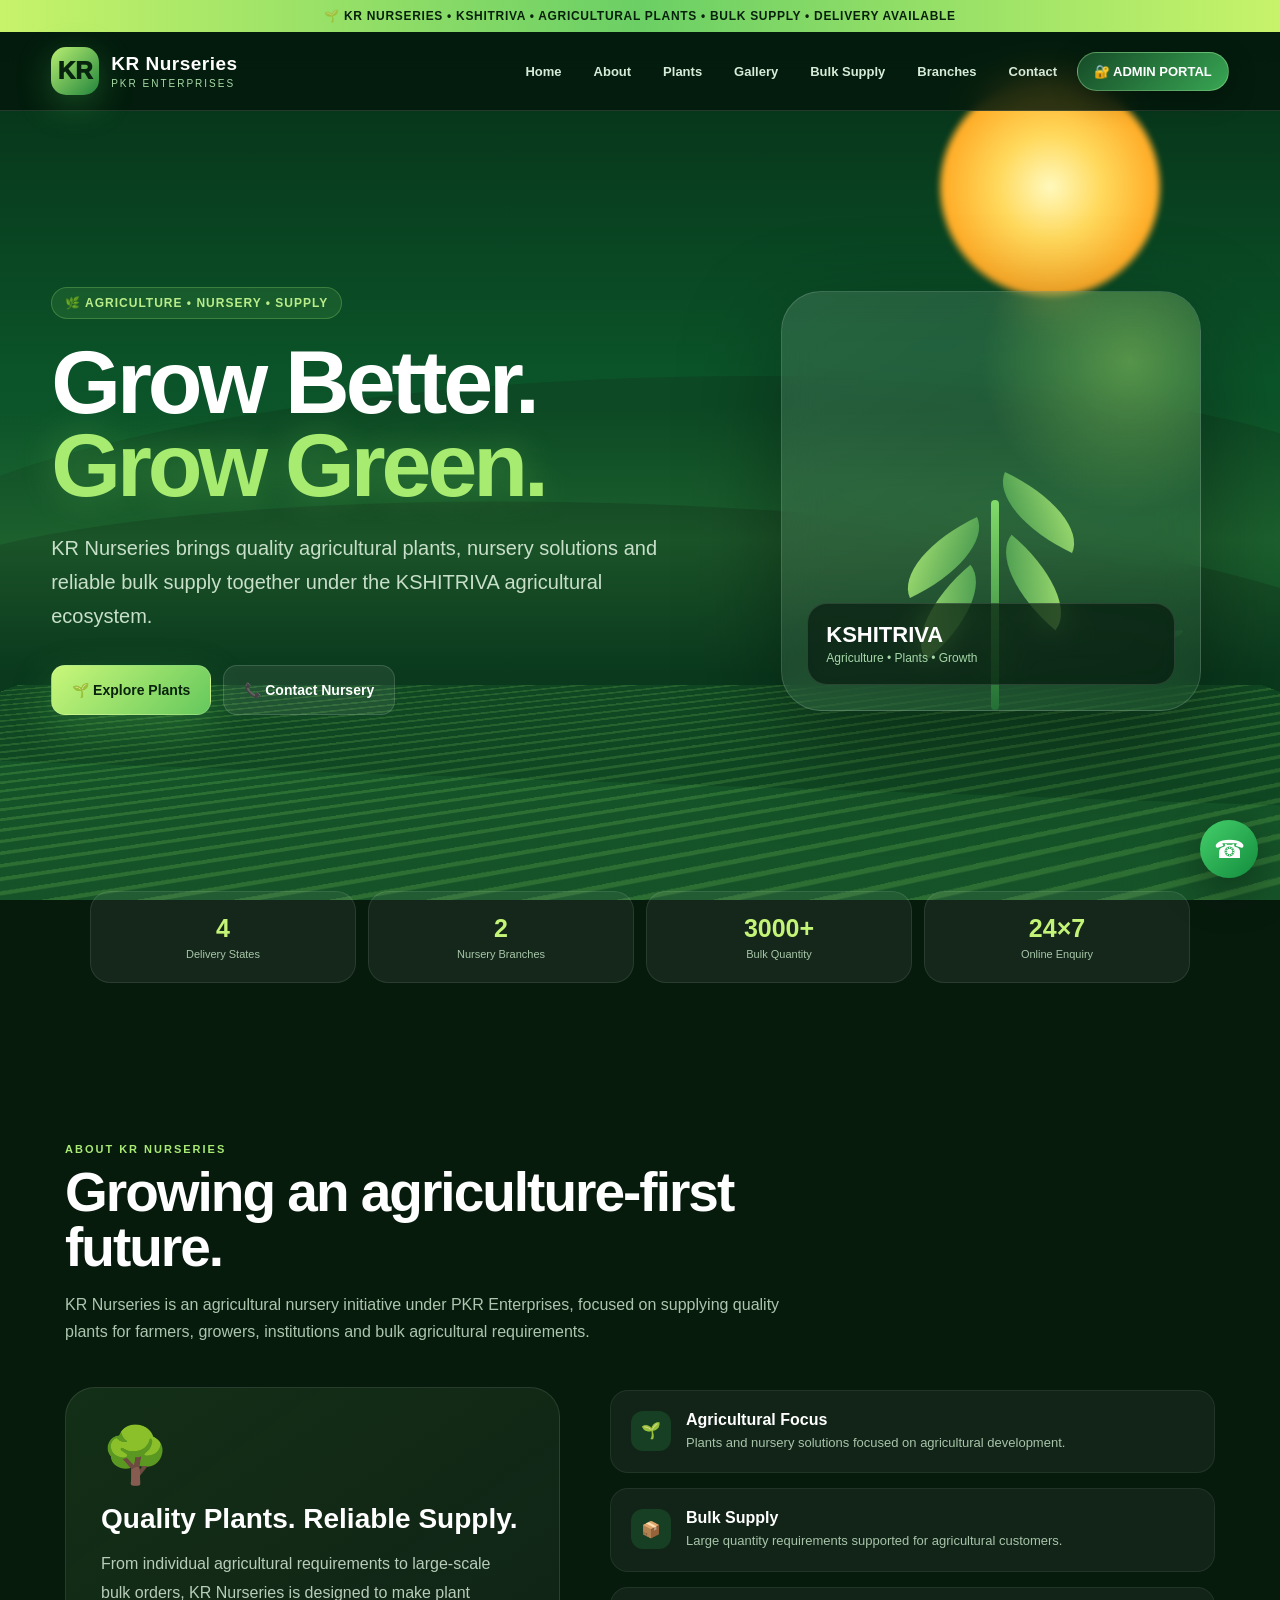
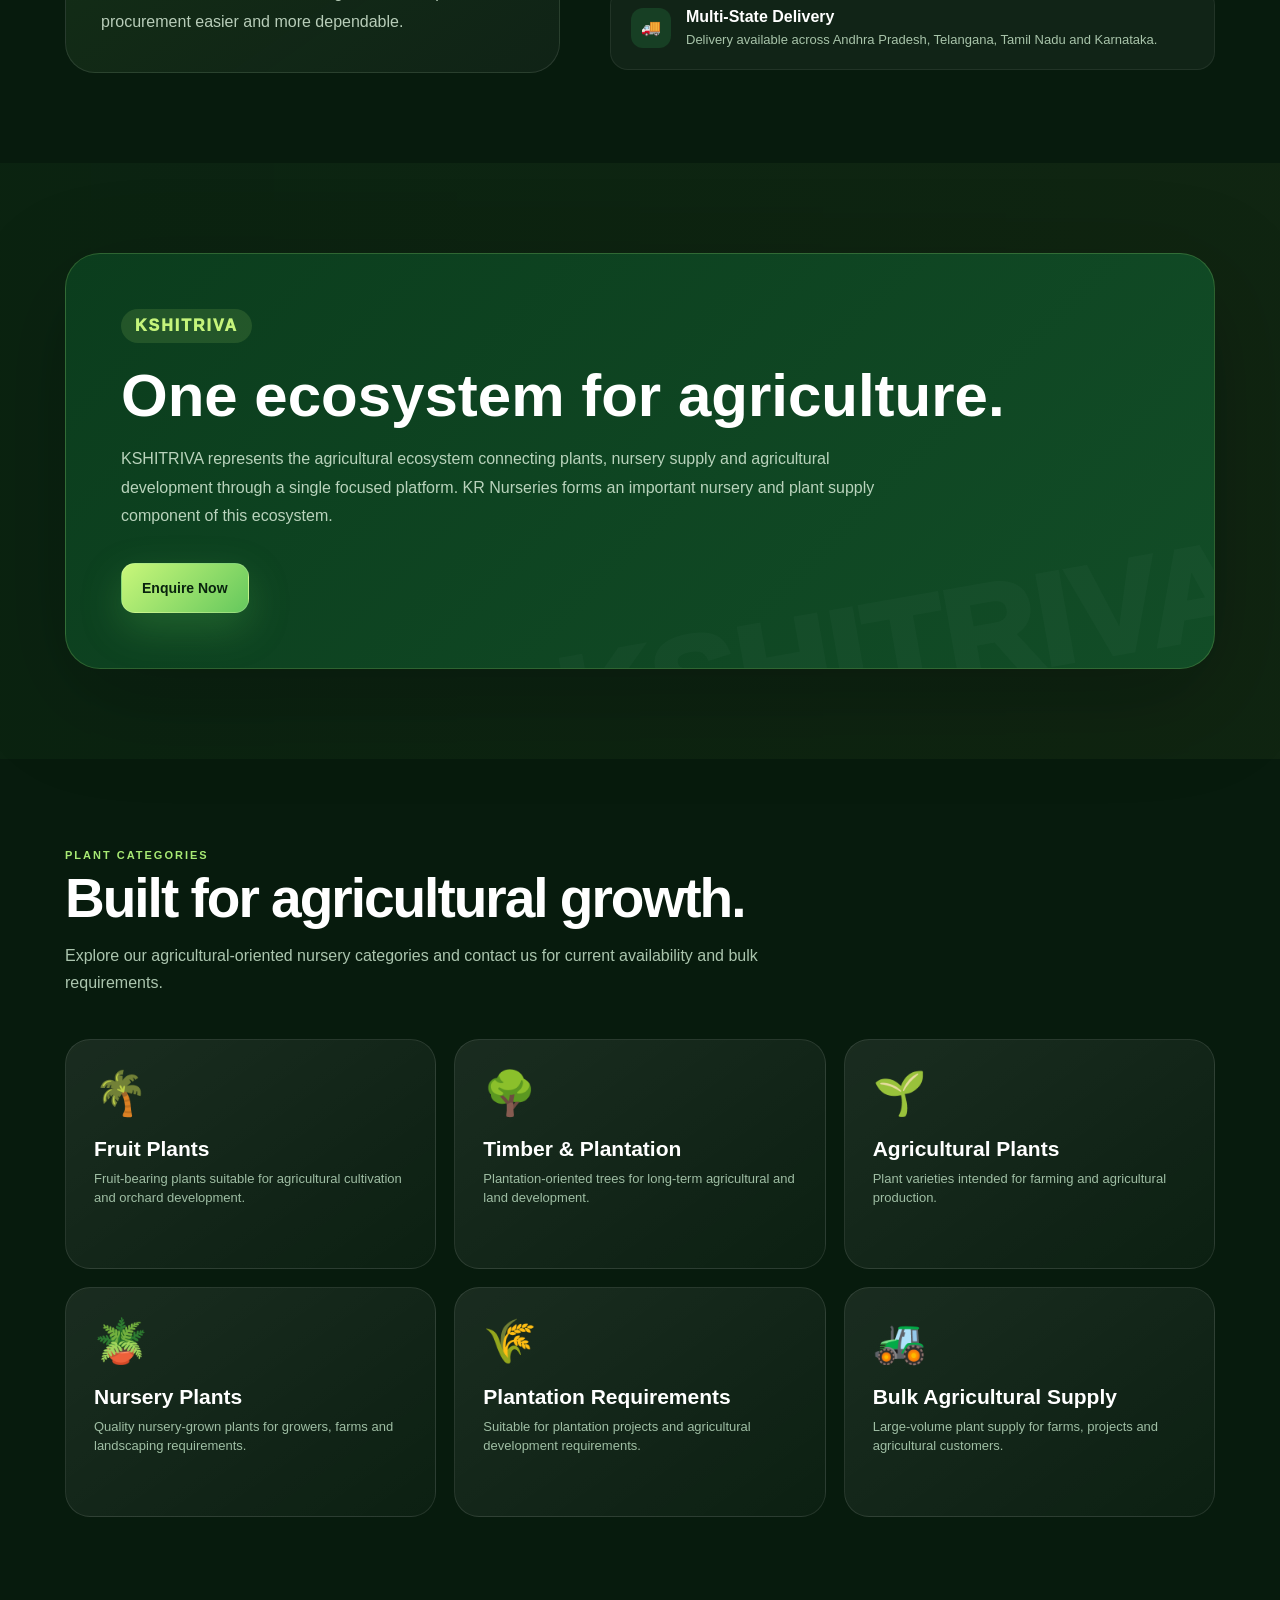
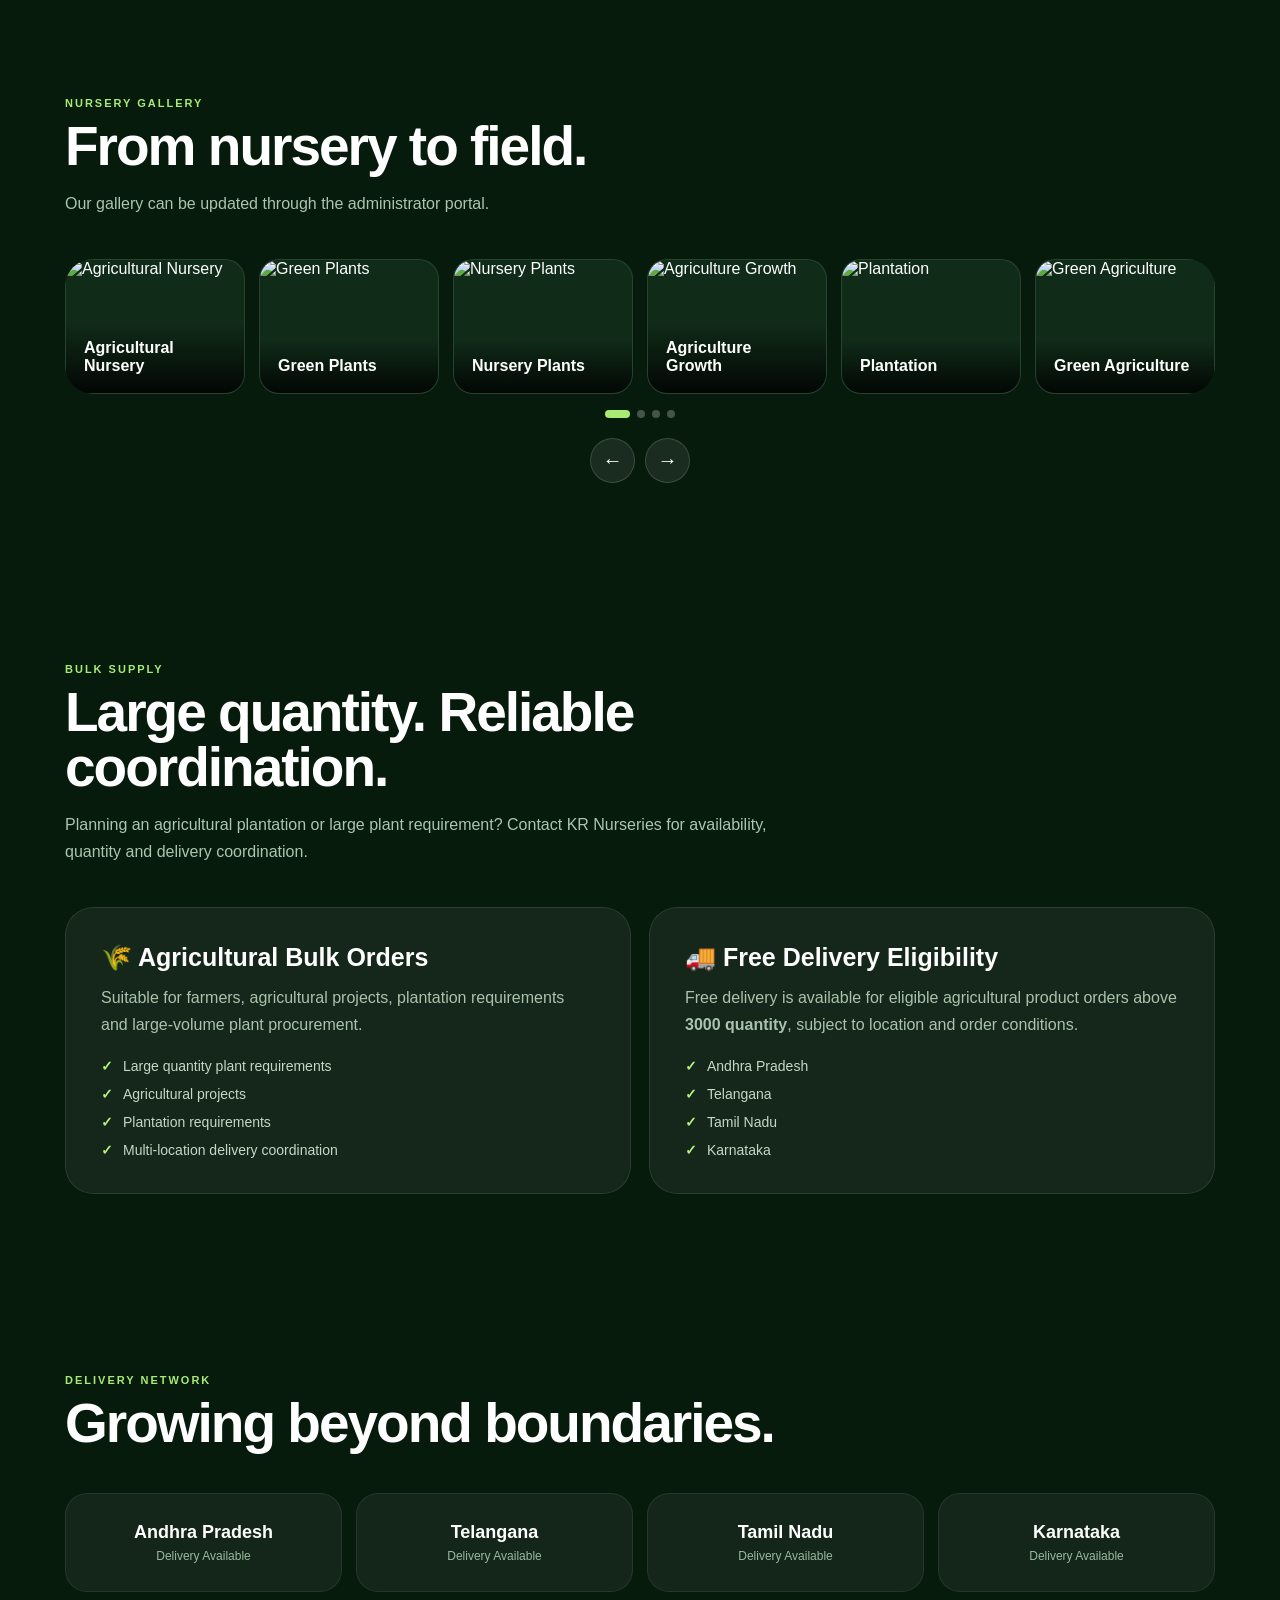
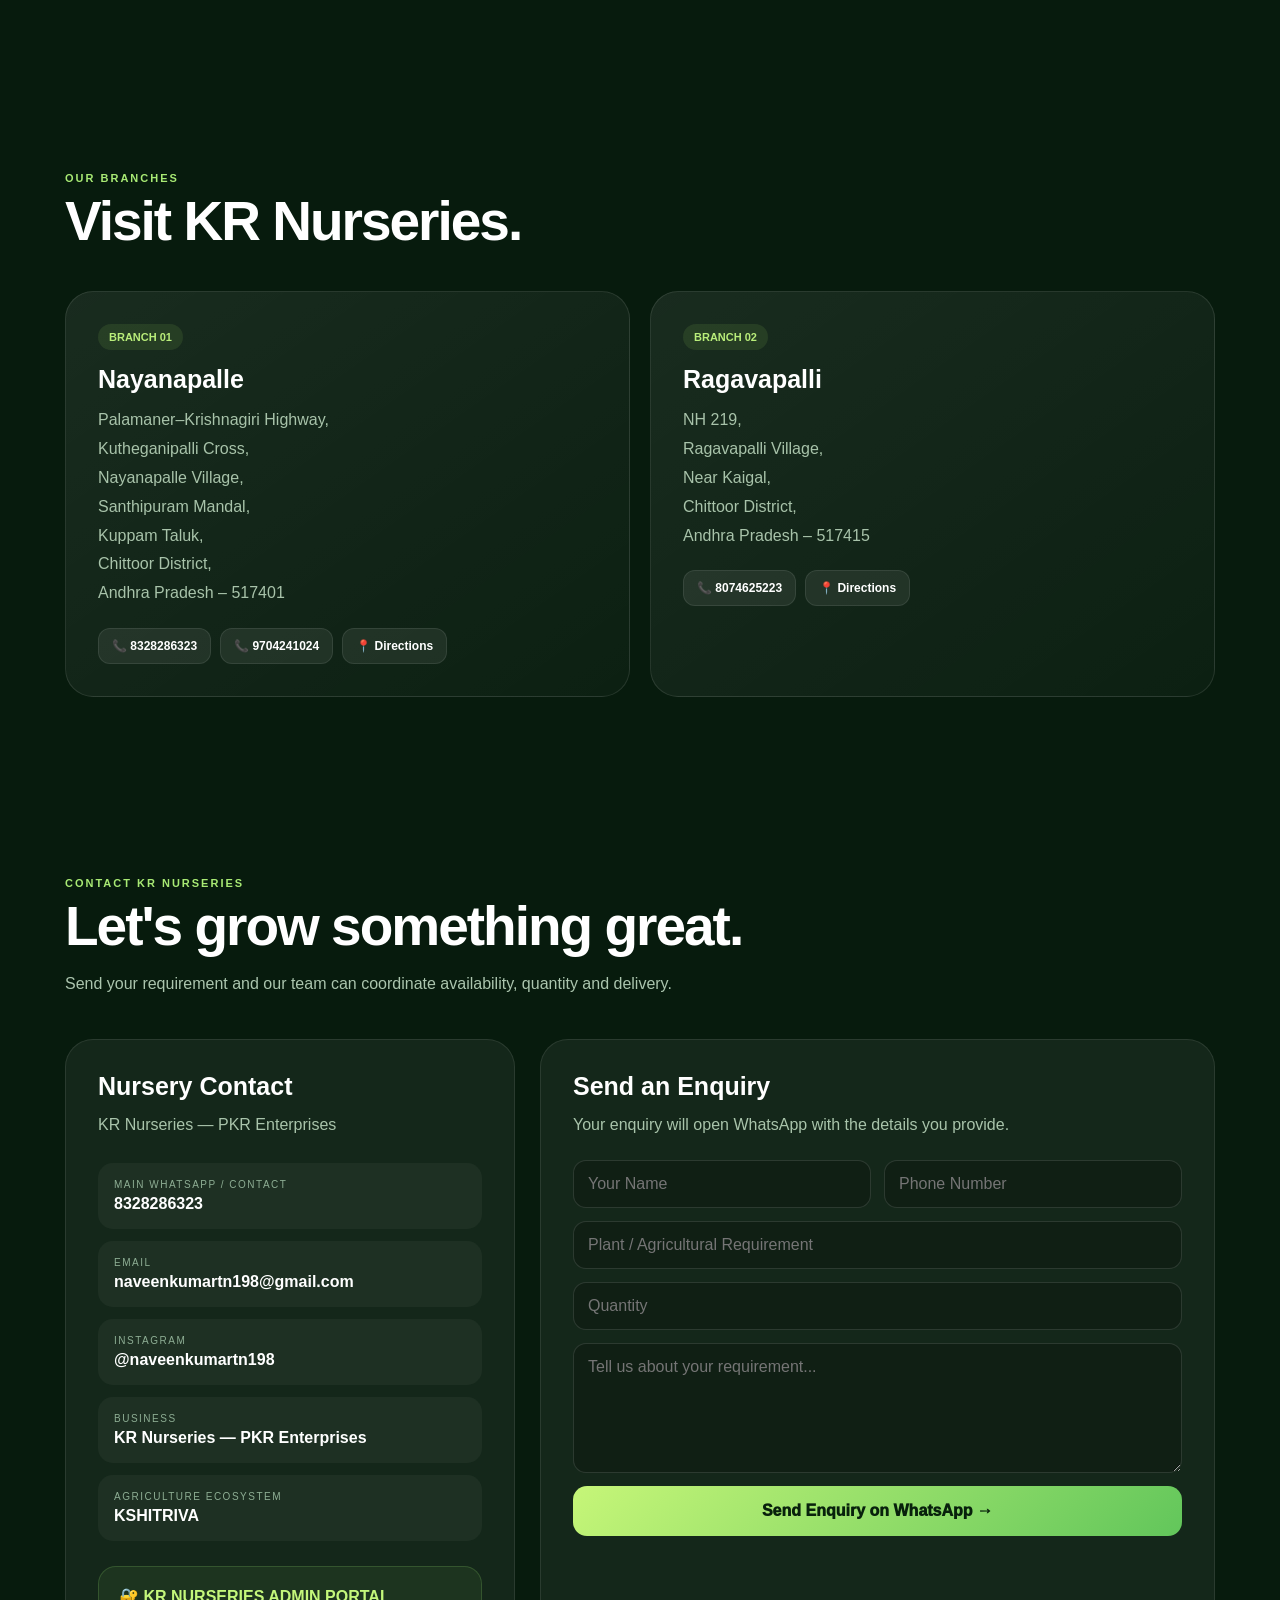
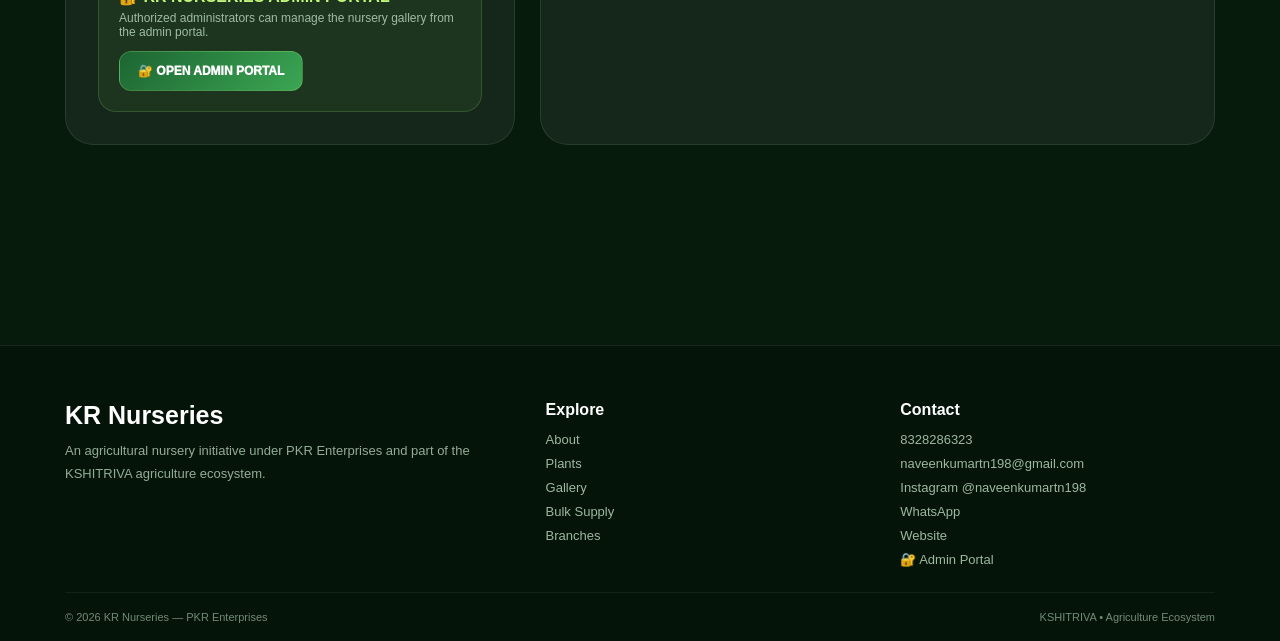
==== public/index.html @ 00ff58ad "Update print statement from 'Hello' to 'Goodbye'" ====
<!DOCTYPE html>
<html lang="en">
<head>
<meta charset="UTF-8">

<meta name="viewport"
      content="width=device-width, initial-scale=1.0">

<title>KR Nurseries | KSHITRIVA | Agricultural Plants & Bulk Supply</title>

<meta name="description"
      content="KR Nurseries by PKR Enterprises - quality agricultural plants, nursery plants, bulk supply and delivery across Andhra Pradesh, Telangana, Tamil Nadu and Karnataka.">

<meta name="keywords"
      content="KR Nurseries, KSHITRIVA, agricultural plants, nursery plants, plants Kuppam, plants Nayanapalle, bulk plants Andhra Pradesh, PKR Enterprises">

<meta name="author"
      content="KR Nurseries - PKR Enterprises">

<meta name="robots"
      content="index, follow">

<meta property="og:title"
      content="KR Nurseries | KSHITRIVA">

<meta property="og:description"
      content="Agricultural plants, nursery plants, bulk supply and delivery by KR Nurseries.">

<meta property="og:type"
      content="website">

<style>

/* =========================================================
   RESET
========================================================= */

*{
    margin:0;
    padding:0;
    box-sizing:border-box;
}

html{
    scroll-behavior:smooth;
}

body{
    font-family:
        Inter,
        Arial,
        Helvetica,
        sans-serif;

    background:#071b0d;
    color:#ffffff;
    overflow-x:hidden;
}

a{
    color:inherit;
}

button,
input,
textarea,
select{
    font:inherit;
}


/* =========================================================
   AGRICULTURAL ANIMATED BACKGROUND
========================================================= */

.agri-bg{
    position:fixed;
    inset:0;
    z-index:-10;
    overflow:hidden;
    pointer-events:none;
    background:
        linear-gradient(
            180deg,
            #062b15 0%,
            #0b5429 42%,
            #164d27 100%
        );
}

.sun{
    position:absolute;
    width:230px;
    height:230px;
    border-radius:50%;

    top:8%;
    right:9%;

    background:
        radial-gradient(
            circle,
            #fff9bd 0%,
            #ffd95c 32%,
            #ffad28 65%,
            transparent 70%
        );

    filter:blur(2px);

    animation:
        sunPulse 6s ease-in-out infinite;
}

@keyframes sunPulse{
    0%,100%{
        transform:scale(1);
        opacity:.65;
    }

    50%{
        transform:scale(1.1);
        opacity:.9;
    }
}

.hill{
    position:absolute;
    left:-10%;
    width:120%;
    border-radius:50% 50% 0 0;
}

.hill-one{
    height:38%;
    bottom:20%;
    background:#0c4924;
    transform:rotate(-2deg);
}

.hill-two{
    height:31%;
    bottom:13%;
    background:#0a391d;
    transform:rotate(2deg);
}

.field{
    position:absolute;
    left:-20%;
    bottom:-18%;
    width:140%;
    height:60%;

    background:
        repeating-linear-gradient(
            165deg,
            rgba(72,150,65,.55) 0px,
            rgba(72,150,65,.55) 5px,
            rgba(20,86,38,.6) 6px,
            rgba(20,86,38,.6) 19px
        );

    transform:
        perspective(500px)
        rotateX(55deg);

    opacity:.8;
}

.field-glow{
    position:absolute;
    left:0;
    right:0;
    bottom:25%;
    height:30%;

    background:
        linear-gradient(
            180deg,
            transparent,
            rgba(95,190,85,.2),
            transparent
        );

    animation:fieldGlow 5s ease-in-out infinite;
}

@keyframes fieldGlow{
    0%,100%{
        opacity:.35;
    }

    50%{
        opacity:.8;
    }
}


/* =========================================================
   FLOATING LEAVES
========================================================= */

.leaf{
    position:absolute;
    width:18px;
    height:9px;

    border-radius:
        100% 0 100% 0;

    background:
        linear-gradient(
            135deg,
            #9ce67a,
            #267b35
        );

    opacity:.6;

    animation:
        leafFloat linear infinite;
}

.leaf:nth-child(1){
    left:8%;
    top:18%;
    animation-duration:13s;
}

.leaf:nth-child(2){
    left:22%;
    top:65%;
    animation-duration:17s;
}

.leaf:nth-child(3){
    left:42%;
    top:25%;
    animation-duration:11s;
}

.leaf:nth-child(4){
    left:65%;
    top:50%;
    animation-duration:16s;
}

.leaf:nth-child(5){
    left:82%;
    top:28%;
    animation-duration:14s;
}

.leaf:nth-child(6){
    left:91%;
    top:70%;
    animation-duration:19s;
}

@keyframes leafFloat{

    0%{
        transform:
            translate3d(0,0,0)
            rotate(0deg);
    }

    25%{
        transform:
            translate3d(70px,80px,0)
            rotate(90deg);
    }

    50%{
        transform:
            translate3d(-30px,160px,0)
            rotate(180deg);
    }

    75%{
        transform:
            translate3d(100px,250px,0)
            rotate(270deg);
    }

    100%{
        transform:
            translate3d(-50px,380px,0)
            rotate(360deg);
    }
}


/* =========================================================
   HEADER
========================================================= */

header{
    position:sticky;
    top:0;
    z-index:1000;

    background:
        rgba(3,24,12,.82);

    backdrop-filter:
        blur(18px);

    border-bottom:
        1px solid rgba(255,255,255,.12);
}

.navbar{
    width:min(1250px,92%);
    margin:auto;

    min-height:78px;

    display:flex;
    align-items:center;
    justify-content:space-between;

    gap:20px;
}

.logo{
    display:flex;
    align-items:center;
    gap:12px;

    text-decoration:none;
}

.logo-mark{
    width:48px;
    height:48px;

    display:grid;
    place-items:center;

    border-radius:15px;

    background:
        linear-gradient(
            135deg,
            #b8ef72,
            #22853c
        );

    color:#06240e;

    font-size:24px;
    font-weight:1000;

    box-shadow:
        0 10px 35px
        rgba(77,200,86,.3);
}

.logo-text strong{
    display:block;
    font-size:19px;
    letter-spacing:.5px;
}

.logo-text span{
    display:block;
    font-size:10px;
    color:#a9dca8;
    letter-spacing:2px;
    margin-top:3px;
}

nav{
    display:flex;
    align-items:center;
    gap:8px;
}

nav a{
    text-decoration:none;
    padding:10px 12px;
    border-radius:10px;

    font-size:13px;
    font-weight:700;

    color:#d7ebd9;

    transition:.25s;
}

nav a:hover{
    background:rgba(255,255,255,.08);
    color:#ffffff;
}

.nav-admin{
    display:inline-flex;
    align-items:center;
    justify-content:center;

    padding:11px 16px;

    border-radius:999px;

    color:#ffffff;

    background:
        linear-gradient(
            135deg,
            #164b28,
            #38a653
        );

    border:
        1px solid
        rgba(190,255,174,.35);

    box-shadow:
        0 8px 28px
        rgba(0,0,0,.25);

    font-weight:900;

    white-space:nowrap;
}

.nav-admin:hover{
    transform:translateY(-2px);
}

.menu-btn{
    display:none;

    width:45px;
    height:45px;

    border:1px solid
        rgba(255,255,255,.15);

    border-radius:12px;

    background:
        rgba(255,255,255,.08);

    color:#ffffff;

    cursor:pointer;
}


/* =========================================================
   ANNOUNCEMENT
========================================================= */

.announcement{
    background:
        linear-gradient(
            90deg,
            #c7f36a,
            #6bcf65,
            #c7f36a
        );

    color:#08210d;

    text-align:center;

    padding:9px 15px;

    font-size:12px;
    font-weight:900;

    letter-spacing:.7px;
}


/* =========================================================
   HERO
========================================================= */

.hero{
    width:min(1250px,92%);
    margin:auto;

    min-height:
        calc(100vh - 120px);

    display:grid;

    grid-template-columns:
        1.15fr .85fr;

    align-items:center;

    gap:60px;

    padding:
        80px 0;
}

.hero-content{
    position:relative;
}

.kicker{
    display:inline-flex;
    align-items:center;
    gap:8px;

    padding:8px 13px;

    border-radius:999px;

    background:
        rgba(160,230,112,.1);

    border:
        1px solid
        rgba(173,240,121,.25);

    color:#b8ed8a;

    font-size:12px;
    font-weight:900;

    letter-spacing:1px;
}

.hero h1{
    margin-top:22px;

    font-size:
        clamp(
            48px,
            7vw,
            90px
        );

    line-height:.92;

    letter-spacing:-4px;
}

.hero h1 span{
    color:#a7eb70;

    text-shadow:
        0 0 35px
        rgba(134,224,104,.3);
}

.hero-sub{
    max-width:650px;

    margin-top:25px;

    color:#c8dfca;

    font-size:
        clamp(16px,2vw,20px);

    line-height:1.7;
}

.hero-actions{
    display:flex;
    flex-wrap:wrap;

    gap:12px;

    margin-top:32px;
}

.btn{
    display:inline-flex;
    align-items:center;
    justify-content:center;

    min-height:50px;

    padding:
        0 20px;

    border-radius:14px;

    text-decoration:none;

    font-size:14px;
    font-weight:900;

    border:1px solid
        rgba(255,255,255,.14);

    transition:
        transform .25s,
        box-shadow .25s,
        background .25s;
}

.btn:hover{
    transform:translateY(-3px);
}

.btn-primary{
    color:#09230e;

    background:
        linear-gradient(
            135deg,
            #c9f77a,
            #65c85d
        );

    box-shadow:
        0 15px 40px
        rgba(94,204,88,.25);
}

.btn-secondary{
    background:
        rgba(255,255,255,.07);

    color:#ffffff;
}


/* =========================================================
   HERO VISUAL
========================================================= */

.hero-visual{
    position:relative;

    min-height:480px;

    display:grid;
    place-items:center;
}

.hero-card{
    position:relative;

    width:min(420px,100%);
    aspect-ratio:1/1;

    border-radius:40px;

    background:
        linear-gradient(
            145deg,
            rgba(255,255,255,.12),
            rgba(255,255,255,.035)
        );

    border:
        1px solid
        rgba(255,255,255,.15);

    backdrop-filter:
        blur(20px);

    box-shadow:
        0 35px 100px
        rgba(0,0,0,.35);

    overflow:hidden;

    animation:
        cardFloat 5s ease-in-out infinite;
}

@keyframes cardFloat{
    0%,100%{
        transform:translateY(0);
    }

    50%{
        transform:translateY(-13px);
    }
}

.hero-card::before{
    content:"";

    position:absolute;
    width:300px;
    height:300px;

    top:-80px;
    right:-80px;

    border-radius:50%;

    background:
        radial-gradient(
            circle,
            rgba(187,245,103,.35),
            transparent 70%
        );
}

.plant{
    position:absolute;

    bottom:0;

    width:100px;
    height:270px;

    left:50%;

    transform:
        translateX(-50%);
}

.stem{
    position:absolute;

    left:50%;
    bottom:0;

    width:8px;
    height:210px;

    border-radius:999px;

    background:
        linear-gradient(
            180deg,
            #82db6a,
            #236f35
        );
}

.plant-leaf{
    position:absolute;

    width:95px;
    height:45px;

    border-radius:
        100% 0 100% 0;

    background:
        linear-gradient(
            135deg,
            #b5ed78,
            #318847
        );
}

.leaf-a{
    left:-45px;
    bottom:130px;
    transform:rotate(-25deg);
}

.leaf-b{
    right:-45px;
    bottom:175px;
    transform:
        scaleX(-1)
        rotate(-25deg);
}

.leaf-c{
    left:-40px;
    bottom:75px;
    transform:rotate(-40deg);
}

.leaf-d{
    right:-40px;
    bottom:105px;
    transform:
        scaleX(-1)
        rotate(-40deg);
}

.hero-card-label{
    position:absolute;

    left:25px;
    right:25px;
    bottom:25px;

    padding:18px;

    border-radius:20px;

    background:
        rgba(3,27,12,.7);

    border:
        1px solid
        rgba(255,255,255,.12);

    backdrop-filter:blur(15px);
}

.hero-card-label strong{
    display:block;
    font-size:22px;
}

.hero-card-label span{
    color:#a7d8aa;
    font-size:12px;
}


/* =========================================================
   METRICS
========================================================= */

.metrics{
    width:min(1100px,92%);
    margin:0 auto 70px;

    display:grid;

    grid-template-columns:
        repeat(4,1fr);

    gap:12px;
}

.metric{
    padding:22px;

    border-radius:20px;

    background:
        rgba(255,255,255,.055);

    border:
        1px solid
        rgba(255,255,255,.09);

    text-align:center;
}

.metric strong{
    display:block;

    color:#c3f477;

    font-size:25px;
}

.metric span{
    display:block;

    margin-top:5px;

    color:#a8c7aa;

    font-size:11px;
}


/* =========================================================
   GENERAL SECTIONS
========================================================= */

section{
    position:relative;
}

.section{
    width:min(1150px,92%);
    margin:auto;

    padding:
        90px 0;
}

.section-heading{
    max-width:720px;

    margin-bottom:42px;
}

.section-heading .eyebrow{
    color:#a8ea74;

    text-transform:uppercase;

    letter-spacing:2px;

    font-size:11px;
    font-weight:900;
}

.section-heading h2{
    margin-top:10px;

    font-size:
        clamp(32px,5vw,55px);

    line-height:1;

    letter-spacing:-2px;
}

.section-heading p{
    margin-top:16px;

    color:#abc5ae;

    line-height:1.7;
}


/* =========================================================
   ABOUT
========================================================= */

.about-grid{
    display:grid;

    grid-template-columns:
        .9fr 1.1fr;

    gap:50px;

    align-items:center;
}

.about-card{
    padding:35px;

    border-radius:30px;

    background:
        linear-gradient(
            145deg,
            rgba(93,171,83,.14),
            rgba(255,255,255,.04)
        );

    border:
        1px solid
        rgba(255,255,255,.1);
}

.about-icon{
    font-size:55px;
    margin-bottom:15px;
}

.about-card h3{
    font-size:28px;
}

.about-card p{
    margin-top:15px;

    color:#b8cdb9;

    line-height:1.8;
}

.about-points{
    display:grid;

    gap:15px;
}

.about-point{
    display:flex;
    gap:15px;

    padding:20px;

    border-radius:18px;

    background:
        rgba(255,255,255,.045);

    border:
        1px solid
        rgba(255,255,255,.07);
}

.about-point-icon{
    width:40px;
    height:40px;

    flex:0 0 40px;

    display:grid;
    place-items:center;

    border-radius:12px;

    background:#173f24;
}

.about-point strong{
    display:block;
}

.about-point span{
    display:block;

    margin-top:4px;

    color:#a8c4aa;

    font-size:13px;
    line-height:1.5;
}


/* =========================================================
   KSHITRIVA
========================================================= */

.kshit-section{
    background:
        linear-gradient(
            90deg,
            rgba(57,140,67,.08),
            rgba(193,238,106,.05)
        );
}

.kshit-card{
    position:relative;

    overflow:hidden;

    padding:55px;

    border-radius:35px;

    background:
        linear-gradient(
            135deg,
            #0b3d1d,
            #124d27
        );

    border:
        1px solid
        rgba(179,237,119,.2);

    box-shadow:
        0 30px 100px
        rgba(0,0,0,.25);
}

.kshit-card::after{
    content:"KSHITRIVA";

    position:absolute;

    right:-30px;
    bottom:-55px;

    font-size:130px;
    font-weight:1000;

    color:
        rgba(255,255,255,.025);

    transform:rotate(-10deg);
}

.kshit-logo{
    display:inline-block;

    padding:8px 14px;

    border-radius:999px;

    background:
        rgba(195,239,114,.13);

    color:#c5f47b;

    font-weight:1000;

    letter-spacing:2px;
}

.kshit-card h2{
    margin-top:18px;

    font-size:
        clamp(35px,5vw,60px);
}

.kshit-card p{
    max-width:760px;

    margin-top:15px;

    color:#b9d3bc;

    line-height:1.8;
}


/* =========================================================
   PLANT CATEGORIES
========================================================= */

.category-grid{
    display:grid;

    grid-template-columns:
        repeat(3,1fr);

    gap:18px;
}

.category{
    position:relative;

    min-height:230px;

    padding:28px;

    border-radius:25px;

    overflow:hidden;

    background:
        linear-gradient(
            145deg,
            rgba(255,255,255,.08),
            rgba(255,255,255,.025)
        );

    border:
        1px solid
        rgba(255,255,255,.1);

    transition:
        transform .3s,
        border-color .3s;
}

.category:hover{
    transform:translateY(-8px);

    border-color:
        rgba(180,240,115,.4);
}

.category-icon{
    font-size:43px;
}

.category h3{
    margin-top:18px;
    font-size:21px;
}

.category p{
    margin-top:8px;

    color:#9fbea4;

    line-height:1.5;

    font-size:13px;
}


/* =========================================================
   GALLERY
========================================================= */

.gallery-wrap{
    position:relative;
}

.gallery-viewport{
    overflow:hidden;
    border-radius:28px;
}

#galleryGrid{
    display:grid;

    grid-template-columns:
        repeat(3,1fr);

    gap:14px;

    transition:
        transform .55s ease;
}

.gallery-item{
    position:relative;

    aspect-ratio:4/3;

    overflow:hidden;

    border-radius:20px;

    background:#102c18;

    border:
        1px solid
        rgba(255,255,255,.1);
}

.gallery-item img{
    width:100%;
    height:100%;

    object-fit:cover;

    display:block;

    transition:
        transform .5s ease;
}

.gallery-item:hover img{
    transform:scale(1.08);
}

.gallery-caption{
    position:absolute;

    left:0;
    right:0;
    bottom:0;

    padding:18px;

    background:
        linear-gradient(
            transparent,
            rgba(0,0,0,.85)
        );

    font-weight:800;
}

.gallery-btns{
    display:flex;

    justify-content:center;

    gap:10px;

    margin-top:20px;
}

.gallery-btn{
    width:45px;
    height:45px;

    border-radius:50%;

    border:
        1px solid
        rgba(255,255,255,.15);

    background:
        rgba(255,255,255,.08);

    color:#ffffff;

    cursor:pointer;

    font-size:20px;
}

.gallery-btn:hover{
    background:#2f8d46;
}

#galleryDots{
    display:flex;

    justify-content:center;

    gap:7px;

    margin-top:16px;
}

.gallery-dot{
    width:8px;
    height:8px;

    border-radius:50%;

    border:0;

    background:
        rgba(255,255,255,.25);

    cursor:pointer;
}

.gallery-dot.active{
    width:25px;
    border-radius:99px;

    background:#a8ea72;
}


/* =========================================================
   BULK SUPPLY
========================================================= */

.bulk-grid{
    display:grid;

    grid-template-columns:
        1fr 1fr;

    gap:18px;
}

.bulk-card{
    padding:35px;

    border-radius:28px;

    background:
        rgba(255,255,255,.055);

    border:
        1px solid
        rgba(255,255,255,.09);
}

.bulk-card h3{
    font-size:25px;
}

.bulk-card p{
    margin-top:12px;

    color:#abc3ad;

    line-height:1.7;
}

.check-list{
    margin-top:20px;

    display:grid;

    gap:12px;

    list-style:none;
}

.check-list li{
    display:flex;

    gap:10px;

    color:#c4d8c6;

    font-size:14px;
}

.check-list li::before{
    content:"✓";

    color:#b5ef79;

    font-weight:1000;
}


/* =========================================================
   DELIVERY
========================================================= */

.delivery-grid{
    display:grid;

    grid-template-columns:
        repeat(4,1fr);

    gap:14px;
}

.delivery-card{
    padding:28px 20px;

    border-radius:22px;

    text-align:center;

    background:
        rgba(255,255,255,.05);

    border:
        1px solid
        rgba(255,255,255,.08);
}

.delivery-card strong{
    display:block;

    font-size:18px;
}

.delivery-card span{
    display:block;

    margin-top:6px;

    color:#99ba9e;

    font-size:12px;
}


/* =========================================================
   BRANCHES
========================================================= */

.branch-grid{
    display:grid;

    grid-template-columns:
        repeat(2,1fr);

    gap:20px;
}

.branch{
    padding:32px;

    border-radius:28px;

    background:
        linear-gradient(
            145deg,
            rgba(255,255,255,.075),
            rgba(255,255,255,.025)
        );

    border:
        1px solid
        rgba(255,255,255,.1);
}

.branch-number{
    display:inline-flex;

    padding:7px 11px;

    border-radius:999px;

    background:
        rgba(171,238,110,.1);

    color:#b9ed7a;

    font-size:11px;

    font-weight:900;
}

.branch h3{
    margin-top:15px;

    font-size:25px;
}

.branch p{
    margin-top:12px;

    color:#a8c3aa;

    line-height:1.8;
}

.branch-contact{
    display:flex;

    flex-wrap:wrap;

    gap:9px;

    margin-top:20px;
}

.contact-chip{
    display:inline-flex;

    align-items:center;

    padding:
        10px 13px;

    border-radius:12px;

    background:
        rgba(255,255,255,.07);

    border:
        1px solid
        rgba(255,255,255,.09);

    text-decoration:none;

    font-size:12px;

    font-weight:800;
}


/* =========================================================
   CONTACT
========================================================= */

.contact-section{
    padding-bottom:110px;
}

.contact-grid{
    display:grid;

    grid-template-columns:
        .8fr 1.2fr;

    gap:25px;
}

.contact-card{
    padding:32px;

    border-radius:28px;

    background:
        rgba(255,255,255,.055);

    border:
        1px solid
        rgba(255,255,255,.09);
}

.contact-card h3{
    font-size:25px;
}

.contact-card > p{
    margin-top:10px;

    color:#a9c4ab;

    line-height:1.7;
}

.contact-info{
    display:grid;

    gap:12px;

    margin-top:25px;
}

.contact-info-item{
    padding:16px;

    border-radius:15px;

    background:
        rgba(255,255,255,.045);
}

.contact-info-item small{
    display:block;

    color:#8eae94;

    font-size:10px;

    text-transform:uppercase;

    letter-spacing:1.5px;
}

.contact-info-item strong,
.contact-info-item a{
    display:block;

    margin-top:5px;

    color:#ffffff;

    font-weight:800;

    text-decoration:none;

    word-break:break-word;
}

.contact-info-item a:hover{
    color:#b9ef7b;
}

form{
    display:grid;

    gap:13px;

    margin-top:22px;
}

.form-row{
    display:grid;

    grid-template-columns:
        1fr 1fr;

    gap:13px;
}

input,
textarea{
    width:100%;

    border:
        1px solid
        rgba(255,255,255,.12);

    background:
        rgba(0,0,0,.2);

    color:#ffffff;

    border-radius:13px;

    padding:14px;

    outline:none;
}

input:focus,
textarea:focus{
    border-color:#8fdb6d;

    box-shadow:
        0 0 0 3px
        rgba(143,219,109,.1);
}

textarea{
    min-height:130px;

    resize:vertical;
}

.submit-btn{
    border:0;

    cursor:pointer;

    min-height:50px;

    border-radius:14px;

    color:#08210c;

    font-weight:1000;

    background:
        linear-gradient(
            135deg,
            #c6f678,
            #62c65b
        );
}


/* =========================================================
   ADMIN PORTAL
========================================================= */

.admin-visible-section{
    margin-top:25px;

    padding:20px;

    border-radius:18px;

    background:
        rgba(139,220,100,.07);

    border:
        1px solid
        rgba(160,235,117,.18);
}

.admin-visible-section strong{
    display:block;

    color:#c4f77b;
}

.admin-visible-section p{
    margin-top:5px;

    color:#9fbda3;

    font-size:12px;
}

.admin-open-btn{
    display:inline-flex;

    align-items:center;
    justify-content:center;

    margin-top:12px;

    padding:12px 18px;

    border-radius:12px;

    background:
        linear-gradient(
            135deg,
            #1d6532,
            #3ba653
        );

    color:#ffffff;

    text-decoration:none;

    font-size:12px;

    font-weight:1000;

    border:1px solid
        rgba(195,245,128,.2);

    cursor:pointer;
}


/* =========================================================
   ADMIN MODAL
========================================================= */

.modal{
    position:fixed;

    inset:0;

    z-index:5000;

    display:none;

    align-items:center;
    justify-content:center;

    padding:20px;

    background:
        rgba(0,0,0,.75);

    backdrop-filter:
        blur(12px);
}

.modal.show{
    display:flex;
}

.modal-box{
    width:min(720px,100%);

    max-height:
        calc(100vh - 40px);

    overflow:auto;

    padding:30px;

    border-radius:28px;

    background:
        linear-gradient(
            145deg,
            #0d2b16,
            #09200f
        );

    border:
        1px solid
        rgba(255,255,255,.14);

    box-shadow:
        0 40px 100px
        rgba(0,0,0,.55);
}

.modal-header{
    display:flex;

    align-items:center;

    justify-content:space-between;

    gap:15px;
}

.modal-header h3{
    font-size:25px;
}

.close-modal{
    width:40px;
    height:40px;

    border-radius:50%;

    border:1px solid
        rgba(255,255,255,.12);

    background:
        rgba(255,255,255,.06);

    color:#ffffff;

    cursor:pointer;

    font-size:18px;
}

.login-message{
    color:#ff8e8e;

    font-size:12px;

    margin-top:8px;
}

.admin-panel{
    display:none;

    margin-top:25px;
}

.admin-panel.show{
    display:block;
}

.admin-note{
    padding:14px;

    border-radius:13px;

    background:
        rgba(170,235,100,.07);

    color:#b7d4b9;

    font-size:12px;

    line-height:1.6;
}

.admin-gallery-list{
    display:grid;

    grid-template-columns:
        repeat(3,1fr);

    gap:12px;

    margin-top:20px;
}

.admin-gallery-item{
    position:relative;

    border-radius:15px;

    overflow:hidden;

    aspect-ratio:1/1;

    background:#06150a;
}

.admin-gallery-item img{
    width:100%;
    height:100%;

    object-fit:cover;
}

.delete-gallery{
    position:absolute;

    top:8px;
    right:8px;

    width:34px;
    height:34px;

    border-radius:50%;

    border:0;

    background:
        rgba(180,30,30,.9);

    color:#ffffff;

    cursor:pointer;

    font-weight:900;
}


/* =========================================================
   FOOTER
========================================================= */

footer{
    border-top:
        1px solid
        rgba(255,255,255,.08);

    background:
        rgba(0,0,0,.25);
}

.footer{
    width:min(1150px,92%);
    margin:auto;

    padding:55px 0 25px;

    display:grid;

    grid-template-columns:
        1.4fr 1fr 1fr;

    gap:40px;
}

.footer-brand strong{
    font-size:25px;
}

.footer-brand p{
    margin-top:10px;

    color:#92ad96;

    max-width:420px;

    line-height:1.7;

    font-size:13px;
}

.footer-title{
    font-weight:900;

    margin-bottom:13px;
}

.footer-links{
    display:grid;

    gap:9px;
}

.footer-links a{
    color:#9db8a0;

    text-decoration:none;

    font-size:13px;
}

.footer-links a:hover{
    color:#bdf57c;
}

.footer-bottom{
    width:min(1150px,92%);
    margin:auto;

    padding:18px 0;

    border-top:
        1px solid
        rgba(255,255,255,.06);

    color:#718b76;

    font-size:11px;

    display:flex;

    justify-content:space-between;

    gap:15px;

    flex-wrap:wrap;
}


/* =========================================================
   FLOATING WHATSAPP
========================================================= */

.floatwa{
    position:fixed;

    right:22px;
    bottom:22px;

    z-index:2000;

    width:58px;
    height:58px;

    display:grid;
    place-items:center;

    border-radius:50%;

    background:
        linear-gradient(
            135deg,
            #45d06b,
            #128c3d
        );

    color:#ffffff;

    text-decoration:none;

    font-size:25px;

    box-shadow:
        0 15px 40px
        rgba(0,0,0,.35);

    animation:
        waPulse 2.5s ease-in-out infinite;
}

@keyframes waPulse{
    0%,100%{
        box-shadow:
            0 15px 40px
            rgba(0,0,0,.35);
    }

    50%{
        box-shadow:
            0 15px 45px
            rgba(64,214,104,.35);
    }
}


/* =========================================================
   MOBILE
========================================================= */

@media(max-width:900px){

    nav{
        position:absolute;

        left:4%;
        right:4%;
        top:75px;

        display:none;

        flex-direction:column;

        align-items:stretch;

        padding:15px;

        border-radius:20px;

        background:
            rgba(4,26,13,.97);

        border:
            1px solid
            rgba(255,255,255,.12);

        box-shadow:
            0 25px 60px
            rgba(0,0,0,.4);
    }

    nav.open{
        display:flex;
    }

    nav a{
        text-align:center;
    }

    .menu-btn{
        display:block;
    }

    .hero{
        grid-template-columns:1fr;

        padding-top:55px;
    }

    .hero-visual{
        min-height:390px;
    }

    .metrics{
        grid-template-columns:
            repeat(2,1fr);
    }

    .about-grid{
        grid-template-columns:1fr;
    }

    .category-grid{
        grid-template-columns:
            repeat(2,1fr);
    }

    .bulk-grid{
        grid-template-columns:1fr;
    }

    .delivery-grid{
        grid-template-columns:
            repeat(2,1fr);
    }

    .contact-grid{
        grid-template-columns:1fr;
    }

    .footer{
        grid-template-columns:1fr 1fr;
    }
}

@media(max-width:600px){

    .navbar{
        min-height:70px;
    }

    .logo-mark{
        width:42px;
        height:42px;
    }

    .logo-text strong{
        font-size:16px;
    }

    .hero{
        min-height:auto;

        padding:
            55px 0
            70px;
    }

    .hero h1{
        letter-spacing:-2px;
    }

    .hero-visual{
        min-height:330px;
    }

    .hero-card{
        max-width:320px;
    }

    .metrics{
        grid-template-columns:1fr 1fr;

        gap:9px;
    }

    .metric{
        padding:16px 8px;
    }

    .metric strong{
        font-size:20px;
    }

    .section{
        padding:65px 0;
    }

    .category-grid{
        grid-template-columns:1fr;
    }

    .delivery-grid{
        grid-template-columns:1fr 1fr;
    }

    .branch-grid{
        grid-template-columns:1fr;
    }

    .form-row{
        grid-template-columns:1fr;
    }

    .footer{
        grid-template-columns:1fr;
    }

    .admin-gallery-list{
        grid-template-columns:
            repeat(2,1fr);
    }

    .kshit-card{
        padding:30px;
    }

    .kshit-card::after{
        font-size:75px;
    }

    #galleryGrid{
        grid-template-columns:1fr;
    }

    .floatwa{
        width:52px;
        height:52px;

        right:16px;
        bottom:16px;
    }
}

@media(prefers-reduced-motion:reduce){

    *,
    *::before,
    *::after{
        animation:none !important;
        transition:none !important;
        scroll-behavior:auto !important;
    }
}

</style>
</head>


<body>


<!-- =======================================================
     ANIMATED AGRICULTURAL BACKGROUND
======================================================= -->

<div class="agri-bg">

    <div class="sun"></div>

    <div class="hill hill-one"></div>
    <div class="hill hill-two"></div>

    <div class="field"></div>
    <div class="field-glow"></div>

    <div class="leaf"></div>
    <div class="leaf"></div>
    <div class="leaf"></div>
    <div class="leaf"></div>
    <div class="leaf"></div>
    <div class="leaf"></div>

</div>


<!-- =======================================================
     ANNOUNCEMENT
======================================================= -->

<div class="announcement">
    🌱 KR NURSERIES • KSHITRIVA • AGRICULTURAL PLANTS • BULK SUPPLY • DELIVERY AVAILABLE
</div>


<!-- =======================================================
     HEADER
======================================================= -->

<header>

    <div class="navbar">

        <a href="#home" class="logo">

            <div class="logo-mark">
                KR
            </div>

            <div class="logo-text">
                <strong>KR Nurseries</strong>
                <span>PKR ENTERPRISES</span>
            </div>

        </a>


        <nav id="mainNav">

            <a href="#home">
                Home
            </a>

            <a href="#about">
                About
            </a>

            <a href="#plants">
                Plants
            </a>

            <a href="#gallery">
                Gallery
            </a>

            <a href="#bulk">
                Bulk Supply
            </a>

            <a href="#branches">
                Branches
            </a>

            <a href="#contact">
                Contact
            </a>

            <a
                href="#admin"
                class="nav-admin"
                onclick="openAdminModal(); return false;">
                🔐 ADMIN PORTAL
            </a>

        </nav>


        <button
            class="menu-btn"
            id="menuBtn"
            aria-label="Open menu">
            ☰
        </button>

    </div>

</header>


<!-- =======================================================
     HERO
======================================================= -->

<main id="home">

<section class="hero">

    <div class="hero-content">

        <div class="kicker">
            🌿 AGRICULTURE • NURSERY • SUPPLY
        </div>

        <h1>
            Grow Better.<br>
            <span>Grow Green.</span>
        </h1>

        <p class="hero-sub">
            KR Nurseries brings quality agricultural plants,
            nursery solutions and reliable bulk supply together
            under the KSHITRIVA agricultural ecosystem.
        </p>

        <div class="hero-actions">

            <a
                href="#plants"
                class="btn btn-primary">
                🌱 Explore Plants
            </a>

            <a
                href="#contact"
                class="btn btn-secondary">
                📞 Contact Nursery
            </a>

        </div>

    </div>


    <div class="hero-visual">

        <div class="hero-card">

            <div class="plant">

                <div class="stem"></div>

                <div class="plant-leaf leaf-a"></div>
                <div class="plant-leaf leaf-b"></div>
                <div class="plant-leaf leaf-c"></div>
                <div class="plant-leaf leaf-d"></div>

            </div>

            <div class="hero-card-label">

                <strong>
                    KSHITRIVA
                </strong>

                <span>
                    Agriculture • Plants • Growth
                </span>

            </div>

        </div>

    </div>

</section>


<!-- =======================================================
     METRICS
======================================================= -->

<div class="metrics">

    <div class="metric">
        <strong>4</strong>
        <span>Delivery States</span>
    </div>

    <div class="metric">
        <strong>2</strong>
        <span>Nursery Branches</span>
    </div>

    <div class="metric">
        <strong>3000+</strong>
        <span>Bulk Quantity</span>
    </div>

    <div class="metric">
        <strong>24×7</strong>
        <span>Online Enquiry</span>
    </div>

</div>


<!-- =======================================================
     ABOUT
======================================================= -->

<section id="about">

<div class="section">

    <div class="section-heading">

        <div class="eyebrow">
            About KR Nurseries
        </div>

        <h2>
            Growing an agriculture-first future.
        </h2>

        <p>
            KR Nurseries is an agricultural nursery initiative
            under PKR Enterprises, focused on supplying quality
            plants for farmers, growers, institutions and bulk
            agricultural requirements.
        </p>

    </div>


    <div class="about-grid">

        <div class="about-card">

            <div class="about-icon">
                🌳
            </div>

            <h3>
                Quality Plants.
                Reliable Supply.
            </h3>

            <p>
                From individual agricultural requirements to
                large-scale bulk orders, KR Nurseries is designed
                to make plant procurement easier and more
                dependable.
            </p>

        </div>


        <div class="about-points">

            <div class="about-point">

                <div class="about-point-icon">
                    🌱
                </div>

                <div>
                    <strong>
                        Agricultural Focus
                    </strong>

                    <span>
                        Plants and nursery solutions focused
                        on agricultural development.
                    </span>
                </div>

            </div>


            <div class="about-point">

                <div class="about-point-icon">
                    📦
                </div>

                <div>
                    <strong>
                        Bulk Supply
                    </strong>

                    <span>
                        Large quantity requirements supported
                        for agricultural customers.
                    </span>
                </div>

            </div>


            <div class="about-point">

                <div class="about-point-icon">
                    🚚
                </div>

                <div>
                    <strong>
                        Multi-State Delivery
                    </strong>

                    <span>
                        Delivery available across Andhra Pradesh,
                        Telangana, Tamil Nadu and Karnataka.
                    </span>
                </div>

            </div>

        </div>

    </div>

</div>

</section>


<!-- =======================================================
     KSHITRIVA
======================================================= -->

<section class="kshit-section">

<div class="section">

    <div class="kshit-card">

        <div class="kshit-logo">
            KSHITRIVA
        </div>

        <h2>
            One ecosystem for agriculture.
        </h2>

        <p>
            KSHITRIVA represents the agricultural ecosystem
            connecting plants, nursery supply and agricultural
            development through a single focused platform.
            KR Nurseries forms an important nursery and plant
            supply component of this ecosystem.
        </p>

        <div class="hero-actions">

            <a
                href="#contact"
                class="btn btn-primary">
                Enquire Now
            </a>

        </div>

    </div>

</div>

</section>


<!-- =======================================================
     PLANTS
======================================================= -->

<section id="plants">

<div class="section">

    <div class="section-heading">

        <div class="eyebrow">
            Plant Categories
        </div>

        <h2>
            Built for agricultural growth.
        </h2>

        <p>
            Explore our agricultural-oriented nursery
            categories and contact us for current availability
            and bulk requirements.
        </p>

    </div>


    <div class="category-grid">

        <div class="category">

            <div class="category-icon">
                🌴
            </div>

            <h3>
                Fruit Plants
            </h3>

            <p>
                Fruit-bearing plants suitable for agricultural
                cultivation and orchard development.
            </p>

        </div>


        <div class="category">

            <div class="category-icon">
                🌳
            </div>

            <h3>
                Timber & Plantation
            </h3>

            <p>
                Plantation-oriented trees for long-term
                agricultural and land development.
            </p>

        </div>


        <div class="category">

            <div class="category-icon">
                🌱
            </div>

            <h3>
                Agricultural Plants
            </h3>

            <p>
                Plant varieties intended for farming and
                agricultural production.
            </p>

        </div>


        <div class="category">

            <div class="category-icon">
                🪴
            </div>

            <h3>
                Nursery Plants
            </h3>

            <p>
                Quality nursery-grown plants for growers,
                farms and landscaping requirements.
            </p>

        </div>


        <div class="category">

            <div class="category-icon">
                🌾
            </div>

            <h3>
                Plantation Requirements
            </h3>

            <p>
                Suitable for plantation projects and
                agricultural development requirements.
            </p>

        </div>


        <div class="category">

            <div class="category-icon">
                🚜
            </div>

            <h3>
                Bulk Agricultural Supply
            </h3>

            <p>
                Large-volume plant supply for farms,
                projects and agricultural customers.
            </p>

        </div>

    </div>

</div>

</section>


<!-- =======================================================
     GALLERY
======================================================= -->

<section id="gallery">

<div class="section">

    <div class="section-heading">

        <div class="eyebrow">
            Nursery Gallery
        </div>

        <h2>
            From nursery to field.
        </h2>

        <p>
            Our gallery can be updated through the administrator
            portal.
        </p>

    </div>


    <div class="gallery-wrap">

        <div class="gallery-viewport">

            <div id="galleryGrid"></div>

        </div>

        <div id="galleryDots"></div>

        <div class="gallery-btns">

            <button
                class="gallery-btn"
                id="galleryPrev"
                aria-label="Previous gallery">
                ←
            </button>

            <button
                class="gallery-btn"
                id="galleryNext"
                aria-label="Next gallery">
                →
            </button>

        </div>

    </div>

</div>

</section>


<!-- =======================================================
     BULK SUPPLY
======================================================= -->

<section id="bulk">

<div class="section">

    <div class="section-heading">

        <div class="eyebrow">
            Bulk Supply
        </div>

        <h2>
            Large quantity.
            Reliable coordination.
        </h2>

        <p>
            Planning an agricultural plantation or large plant
            requirement? Contact KR Nurseries for availability,
            quantity and delivery coordination.
        </p>

    </div>


    <div class="bulk-grid">

        <div class="bulk-card">

            <h3>
                🌾 Agricultural Bulk Orders
            </h3>

            <p>
                Suitable for farmers, agricultural projects,
                plantation requirements and large-volume plant
                procurement.
            </p>

            <ul class="check-list">

                <li>
                    Large quantity plant requirements
                </li>

                <li>
                    Agricultural projects
                </li>

                <li>
                    Plantation requirements
                </li>

                <li>
                    Multi-location delivery coordination
                </li>

            </ul>

        </div>


        <div class="bulk-card">

            <h3>
                🚚 Free Delivery Eligibility
            </h3>

            <p>
                Free delivery is available for eligible
                agricultural product orders above
                <strong>3000 quantity</strong>, subject to
                location and order conditions.
            </p>

            <ul class="check-list">

                <li>
                    Andhra Pradesh
                </li>

                <li>
                    Telangana
                </li>

                <li>
                    Tamil Nadu
                </li>

                <li>
                    Karnataka
                </li>

            </ul>

        </div>

    </div>

</div>

</section>


<!-- =======================================================
     DELIVERY
======================================================= -->

<section>

<div class="section">

    <div class="section-heading">

        <div class="eyebrow">
            Delivery Network
        </div>

        <h2>
            Growing beyond boundaries.
        </h2>

    </div>


    <div class="delivery-grid">

        <div class="delivery-card">
            <strong>Andhra Pradesh</strong>
            <span>Delivery Available</span>
        </div>

        <div class="delivery-card">
            <strong>Telangana</strong>
            <span>Delivery Available</span>
        </div>

        <div class="delivery-card">
            <strong>Tamil Nadu</strong>
            <span>Delivery Available</span>
        </div>

        <div class="delivery-card">
            <strong>Karnataka</strong>
            <span>Delivery Available</span>
        </div>

    </div>

</div>

</section>


<!-- =======================================================
     BRANCHES
======================================================= -->

<section id="branches">

<div class="section">

    <div class="section-heading">

        <div class="eyebrow">
            Our Branches
        </div>

        <h2>
            Visit KR Nurseries.
        </h2>

    </div>


    <div class="branch-grid">


        <!-- BRANCH 1 -->

        <div class="branch">

            <span class="branch-number">
                BRANCH 01
            </span>

            <h3>
                Nayanapalle
            </h3>

            <p>
                Palamaner–Krishnagiri Highway,<br>
                Kutheganipalli Cross,<br>
                Nayanapalle Village,<br>
                Santhipuram Mandal,<br>
                Kuppam Taluk,<br>
                Chittoor District,<br>
                Andhra Pradesh – 517401
            </p>


            <div class="branch-contact">

                <a
                    class="contact-chip"
                    href="tel:+918328286323">
                    📞 8328286323
                </a>

                <a
                    class="contact-chip"
                    href="tel:+919704241024">
                    📞 9704241024
                </a>

                <a
                    class="contact-chip"
                    href="https://maps.app.goo.gl/LntgPRCBcq99Zmc17?g_st=awb"
                    target="_blank"
                    rel="noopener">
                    📍 Directions
                </a>

            </div>

        </div>


        <!-- BRANCH 2 -->

        <div class="branch">

            <span class="branch-number">
                BRANCH 02
            </span>

            <h3>
                Ragavapalli
            </h3>

            <p>
                NH 219,<br>
                Ragavapalli Village,<br>
                Near Kaigal,<br>
                Chittoor District,<br>
                Andhra Pradesh – 517415
            </p>


            <div class="branch-contact">

                <a
                    class="contact-chip"
                    href="tel:+918074625223">
                    📞 8074625223
                </a>

                <a
                    class="contact-chip"
                    href="https://maps.app.goo.gl/i98ctGgFZdVtbCnt5?g_st=awb"
                    target="_blank"
                    rel="noopener">
                    📍 Directions
                </a>

            </div>

        </div>

    </div>

</div>

</section>


<!-- =======================================================
     CONTACT
======================================================= -->

<section
    id="contact"
    class="contact-section">

<div class="section">

    <div class="section-heading">

        <div class="eyebrow">
            Contact KR Nurseries
        </div>

        <h2>
            Let's grow something great.
        </h2>

        <p>
            Send your requirement and our team can coordinate
            availability, quantity and delivery.
        </p>

    </div>


    <div class="contact-grid">


        <!-- CONTACT INFO -->

        <div class="contact-card">

            <h3>
                Nursery Contact
            </h3>

            <p>
                KR Nurseries — PKR Enterprises
            </p>


            <div class="contact-info">


                <div class="contact-info-item">

                    <small>
                        Main WhatsApp / Contact
                    </small>

                    <a
                        href="tel:+918328286323">
                        8328286323
                    </a>

                </div>


                <div class="contact-info-item">

                    <small>
                        Email
                    </small>

                    <a
                        href="mailto:naveenkumartn198@gmail.com">
                        naveenkumartn198@gmail.com
                    </a>

                </div>


                <div class="contact-info-item">

                    <small>
                        Instagram
                    </small>

                    <a
                        href="https://www.instagram.com/naveenkumartn198/"
                        target="_blank"
                        rel="noopener">
                        @naveenkumartn198
                    </a>

                </div>


                <div class="contact-info-item">

                    <small>
                        Business
                    </small>

                    <strong>
                        KR Nurseries — PKR Enterprises
                    </strong>

                </div>


                <div class="contact-info-item">

                    <small>
                        Agriculture Ecosystem
                    </small>

                    <strong>
                        KSHITRIVA
                    </strong>

                </div>

            </div>


            <!-- VISIBLE ADMIN -->

            <div class="admin-visible-section">

                <strong>
                    🔐 KR NURSERIES ADMIN PORTAL
                </strong>

                <p>
                    Authorized administrators can manage the
                    nursery gallery from the admin portal.
                </p>

                <button
                    class="admin-open-btn"
                    onclick="openAdminModal()">
                    🔐 OPEN ADMIN PORTAL
                </button>

            </div>

        </div>


        <!-- ENQUIRY FORM -->

        <div class="contact-card">

            <h3>
                Send an Enquiry
            </h3>

            <p>
                Your enquiry will open WhatsApp with the details
                you provide.
            </p>


            <form id="enquiryForm">

                <div class="form-row">

                    <input
                        type="text"
                        id="customerName"
                        placeholder="Your Name"
                        required>

                    <input
                        type="tel"
                        id="customerPhone"
                        placeholder="Phone Number"
                        required>

                </div>


                <input
                    type="text"
                    id="plantRequirement"
                    placeholder="Plant / Agricultural Requirement"
                    required>


                <input
                    type="number"
                    id="quantity"
                    placeholder="Quantity">


                <textarea
                    id="customerMessage"
                    placeholder="Tell us about your requirement..."></textarea>


                <button
                    class="submit-btn"
                    type="submit">
                    Send Enquiry on WhatsApp →
                </button>

            </form>

        </div>

    </div>

</div>

</section>

</main>


<!-- =======================================================
     ADMIN MODAL
======================================================= -->

<div
    class="modal"
    id="adminModal"
    role="dialog"
    aria-modal="true"
    aria-labelledby="adminTitle">

    <div class="modal-box">

        <div class="modal-header">

            <h3 id="adminTitle">
                🔐 KR Nurseries Admin Portal
            </h3>

            <button
                class="close-modal"
                onclick="closeAdminModal()"
                aria-label="Close">
                ×
            </button>

        </div>


        <!-- LOGIN -->

        <div id="adminLogin">

            <p style="
                color:#a9c5ad;
                margin-top:10px;
                line-height:1.6;
                font-size:13px;">
                Enter the administrator login code to manage
                gallery images.
            </p>


            <form id="adminLoginForm">

                <input
                    type="password"
                    id="adminCode"
                    placeholder="Admin Login Code"
                    autocomplete="off"
                    required>

                <button
                    type="submit"
                    class="submit-btn">
                    Login to Admin Portal
                </button>

            </form>


            <div
                id="loginError"
                class="login-message">
            </div>

        </div>


        <!-- ADMIN PANEL -->

        <div
            class="admin-panel"
            id="adminPanel">

            <div class="admin-note">

                <strong>
                    Gallery Management
                </strong>

                <br>

                Upload a new nursery image or remove an
                existing browser-saved gallery image.

                <br><br>

                <strong>
                    Important:
                </strong>

                This browser-based gallery stores uploaded
                images locally. For a gallery shared with every
                visitor, connect the site to Cloudflare R2/Worker
                storage.

            </div>


            <form id="galleryForm">

                <input
                    type="text"
                    id="galleryTitle"
                    placeholder="Image title"
                    required>

                <input
                    type="file"
                    id="galleryFile"
                    accept="image/*"
                    required>

                <button
                    type="submit"
                    class="submit-btn">
                    📤 Upload Gallery Image
                </button>

            </form>


            <div
                id="galleryPreview"
                style="
                    display:none;
                    margin-top:15px;
                    border-radius:15px;
                    overflow:hidden;">
                <img
                    id="galleryPreviewImg"
                    alt="Preview"
                    style="
                        width:100%;
                        max-height:250px;
                        object-fit:cover;">
            </div>


            <h4
                style="
                    margin-top:25px;">
                Current Gallery
            </h4>


            <div
                id="adminGalleryList"
                class="admin-gallery-list">
            </div>

        </div>

    </div>

</div>


<!-- =======================================================
     FOOTER
======================================================= -->

<footer>

    <div class="footer">

        <div class="footer-brand">

            <strong>
                KR Nurseries
            </strong>

            <p>
                An agricultural nursery initiative under
                PKR Enterprises and part of the KSHITRIVA
                agriculture ecosystem.
            </p>

        </div>


        <div>

            <div class="footer-title">
                Explore
            </div>

            <div class="footer-links">

                <a href="#about">
                    About
                </a>

                <a href="#plants">
                    Plants
                </a>

                <a href="#gallery">
                    Gallery
                </a>

                <a href="#bulk">
                    Bulk Supply
                </a>

                <a href="#branches">
                    Branches
                </a>

            </div>

        </div>


        <div>

            <div class="footer-title">
                Contact
            </div>

            <div class="footer-links">

                <a href="tel:+918328286323">
                    8328286323
                </a>

                <a href="mailto:naveenkumartn198@gmail.com">
                    naveenkumartn198@gmail.com
                </a>

                <a
                    href="https://www.instagram.com/naveenkumartn198/"
                    target="_blank"
                    rel="noopener">
                    Instagram @naveenkumartn198
                </a>

                <a
                    href="https://wa.me/918328286323"
                    target="_blank"
                    rel="noopener">
                    WhatsApp
                </a>

                <a
                    href="https://krnurseries.sarvampada.info/"
                    target="_blank"
                    rel="noopener">
                    Website
                </a>

                <a
                    href="#admin"
                    onclick="openAdminModal(); return false;">
                    🔐 Admin Portal
                </a>

            </div>

        </div>

    </div>


    <div class="footer-bottom">

        <span>
            © 2026 KR Nurseries — PKR Enterprises
        </span>

        <span>
            KSHITRIVA • Agriculture Ecosystem
        </span>

    </div>

</footer>


<!-- =======================================================
     FLOATING WHATSAPP
======================================================= -->

<a
    class="floatwa"
    href="https://wa.me/918328286323"
    target="_blank"
    rel="noopener"
    aria-label="Chat with KR Nurseries on WhatsApp">
    ☎
</a>


<script>

/* =========================================================
   KR NURSERIES APPLICATION
========================================================= */

document.addEventListener("DOMContentLoaded", function(){

    /* =====================================================
       CONFIGURATION
    ===================================================== */

    const ADMIN_LOGIN = "161118";

    const GALLERY_KEY =
        "kr_nurseries_gallery_v5";

    const WHATSAPP =
        "918328286323";


    /* =====================================================
       MOBILE MENU
    ===================================================== */

    const menuBtn =
        document.getElementById("menuBtn");

    const mainNav =
        document.getElementById("mainNav");


    if(menuBtn){

        menuBtn.addEventListener(
            "click",
            function(){

                mainNav.classList.toggle("open");

            }
        );

    }


    document.querySelectorAll(
        "#mainNav a"
    ).forEach(function(link){

        link.addEventListener(
            "click",
            function(){

                mainNav.classList.remove(
                    "open"
                );

            }
        );

    });


    /* =====================================================
       DEFAULT GALLERY
    ===================================================== */

    const DEFAULT_GALLERY = [

        {
            title:"Agricultural Nursery",
            src:"https://images.unsplash.com/photo-1416879595882-3373a0480b5b?auto=format&fit=crop&w=1200&q=85"
        },

        {
            title:"Green Plants",
            src:"https://images.unsplash.com/photo-1497250681960-ef046c08a56e?auto=format&fit=crop&w=1200&q=85"
        },

        {
            title:"Nursery Plants",
            src:"https://images.unsplash.com/photo-1459411621453-7b03977f4bfc?auto=format&fit=crop&w=1200&q=85"
        },

        {
            title:"Agriculture Growth",
            src:"https://images.unsplash.com/photo-1501004318641-b39e6451bec6?auto=format&fit=crop&w=1200&q=85"
        },

        {
            title:"Plantation",
            src:"https://images.unsplash.com/photo-1492496913980-501348b61469?auto=format&fit=crop&w=1200&q=85"
        },

        {
            title:"Green Agriculture",
            src:"https://images.unsplash.com/photo-1464226184884-fa280b87c399?auto=format&fit=crop&w=1200&q=85"
        }

    ];


    let gallery =
        loadGallery();


    function loadGallery(){

        try{

            const saved =
                localStorage.getItem(
                    GALLERY_KEY
                );

            if(saved){

                const parsed =
                    JSON.parse(saved);

                if(
                    Array.isArray(parsed)
                    &&
                    parsed.length
                ){

                    return parsed;

                }

            }

        }catch(error){

            console.warn(
                "Gallery load error",
                error
            );

        }

        return DEFAULT_GALLERY.slice();

    }


    function saveGallery(){

        try{

            localStorage.setItem(
                GALLERY_KEY,
                JSON.stringify(gallery)
            );

        }catch(error){

            alert(
                "Gallery storage is full. Please remove some images."
            );

        }

    }


    /* =====================================================
       GALLERY SLIDER
    ===================================================== */

    const galleryGrid =
        document.getElementById(
            "galleryGrid"
        );

    const galleryDots =
        document.getElementById(
            "galleryDots"
        );

    const galleryPrev =
        document.getElementById(
            "galleryPrev"
        );

    const galleryNext =
        document.getElementById(
            "galleryNext"
        );


    let galleryIndex = 0;


    function itemsPerView(){

        if(window.innerWidth <= 600){

            return 1;

        }

        if(window.innerWidth <= 900){

            return 2;

        }

        return 3;

    }


    function maxGalleryIndex(){

        return Math.max(
            0,
            gallery.length -
            itemsPerView()
        );

    }


    function renderGallery(){

        if(!galleryGrid){

            return;

        }


        galleryGrid.innerHTML = "";


        gallery.forEach(
            function(item){

                const card =
                    document.createElement(
                        "div"
                    );

                card.className =
                    "gallery-item";


                const image =
                    document.createElement(
                        "img"
                    );

                image.src =
                    item.src;

                image.alt =
                    item.title ||
                    "KR Nurseries";


                image.loading =
                    "lazy";


                const caption =
                    document.createElement(
                        "div"
                    );

                caption.className =
                    "gallery-caption";

                caption.textContent =
                    item.title ||
                    "KR Nurseries";


                card.appendChild(
                    image
                );

                card.appendChild(
                    caption
                );

                galleryGrid.appendChild(
                    card
                );

            }
        );


        updateGallery();

    }


    function updateGallery(){

        if(!galleryGrid){

            return;

        }


        const count =
            itemsPerView();


        galleryGrid.style.gridTemplateColumns =
            `repeat(${gallery.length}, minmax(0,1fr))`;


        const percentage =
            100 / gallery.length;


        const move =
            galleryIndex *
            percentage;


        galleryGrid.style.transform =
            `translateX(-${move}%)`;


        if(galleryDots){

            galleryDots.innerHTML = "";


            const total =
                maxGalleryIndex() + 1;


            for(
                let i = 0;
                i < total;
                i++
            ){

                const dot =
                    document.createElement(
                        "button"
                    );

                dot.className =
                    "gallery-dot" +
                    (
                        i === galleryIndex
                        ? " active"
                        : ""
                    );

                dot.setAttribute(
                    "aria-label",
                    "Gallery slide " +
                    (i + 1)
                );


                dot.addEventListener(
                    "click",
                    function(){

                        galleryIndex =
                            i;

                        updateGallery();

                    }
                );


                galleryDots.appendChild(
                    dot
                );

            }

        }

    }


    if(galleryPrev){

        galleryPrev.addEventListener(
            "click",
            function(){

                galleryIndex--;

                if(
                    galleryIndex < 0
                ){

                    galleryIndex =
                        maxGalleryIndex();

                }

                updateGallery();

            }
        );

    }


    if(galleryNext){

        galleryNext.addEventListener(
            "click",
            function(){

                galleryIndex++;

                if(
                    galleryIndex >
                    maxGalleryIndex()
                ){

                    galleryIndex = 0;

                }

                updateGallery();

            }
        );

    }


    window.addEventListener(
        "resize",
        function(){

            if(
                galleryIndex >
                maxGalleryIndex()
            ){

                galleryIndex =
                    maxGalleryIndex();

            }

            updateGallery();

        }
    );


    /* =====================================================
       AUTO SLIDE
    ===================================================== */

    let autoSlide =
        setInterval(
            function(){

                galleryIndex++;

                if(
                    galleryIndex >
                    maxGalleryIndex()
                ){

                    galleryIndex = 0;

                }

                updateGallery();

            },
            4500
        );


    const galleryViewport =
        document.querySelector(
            ".gallery-viewport"
        );


    if(galleryViewport){

        galleryViewport.addEventListener(
            "mouseenter",
            function(){

                clearInterval(
                    autoSlide
                );

            }
        );


        galleryViewport.addEventListener(
            "mouseleave",
            function(){

                autoSlide =
                    setInterval(
                        function(){

                            galleryIndex++;

                            if(
                                galleryIndex >
                                maxGalleryIndex()
                            ){

                                galleryIndex = 0;

                            }

                            updateGallery();

                        },
                        4500
                    );

            }
        );

    }


    /* =====================================================
       TOUCH SWIPE
    ===================================================== */

    let touchStartX = 0;


    if(galleryViewport){

        galleryViewport.addEventListener(
            "touchstart",
            function(event){

                touchStartX =
                    event.changedTouches[0].screenX;

            },
            {
                passive:true
            }
        );


        galleryViewport.addEventListener(
            "touchend",
            function(event){

                const touchEndX =
                    event.changedTouches[0].screenX;

                const difference =
                    touchStartX -
                    touchEndX;


                if(
                    Math.abs(difference) < 40
                ){

                    return;

                }


                if(difference > 0){

                    galleryNext.click();

                }else{

                    galleryPrev.click();

                }

            },
            {
                passive:true
            }
        );

    }


    renderGallery();


    /* =====================================================
       ENQUIRY FORM
    ===================================================== */

    const enquiryForm =
        document.getElementById(
            "enquiryForm"
        );


    if(enquiryForm){

        enquiryForm.addEventListener(
            "submit",
            function(event){

                event.preventDefault();


                const name =
                    document.getElementById(
                        "customerName"
                    ).value.trim();


                const phone =
                    document.getElementById(
                        "customerPhone"
                    ).value.trim();


                const requirement =
                    document.getElementById(
                        "plantRequirement"
                    ).value.trim();


                const quantity =
                    document.getElementById(
                        "quantity"
                    ).value.trim();


                const message =
                    document.getElementById(
                        "customerMessage"
                    ).value.trim();


                const text =
`KR NURSERIES ENQUIRY

Name: ${name}

Phone: ${phone}

Requirement: ${requirement}

Quantity: ${quantity || "Not specified"}

Message:
${message || "No additional message."}`;


                const url =
                    "https://wa.me/" +
                    WHATSAPP +
                    "?text=" +
                    encodeURIComponent(
                        text
                    );


                window.open(
                    url,
                    "_blank"
                );

            }
        );

    }


    /* =====================================================
       ADMIN MODAL
    ===================================================== */

    const adminModal =
        document.getElementById(
            "adminModal"
        );

    const adminLogin =
        document.getElementById(
            "adminLogin"
        );

    const adminPanel =
        document.getElementById(
            "adminPanel"
        );

    const adminLoginForm =
        document.getElementById(
            "adminLoginForm"
        );

    const adminCode =
        document.getElementById(
            "adminCode"
        );

    const loginError =
        document.getElementById(
            "loginError"
        );


    window.openAdminModal =
        function(){

            if(!adminModal){

                return;

            }

            adminModal.classList.add(
                "show"
            );

            document.body.style.overflow =
                "hidden";


            if(
                adminPanel &&
                adminPanel.classList.contains(
                    "show"
                )
            ){

                renderAdminGallery();

            }else{

                if(adminLogin){

                    adminLogin.style.display =
                        "block";

                }

                if(adminPanel){

                    adminPanel.classList.remove(
                        "show"
                    );

                }

            }


            setTimeout(
                function(){

                    if(adminCode){

                        adminCode.focus();

                    }

                },
                100
            );

        };


    window.closeAdminModal =
        function(){

            if(adminModal){

                adminModal.classList.remove(
                    "show"
                );

            }

            document.body.style.overflow =
                "";

        };


    if(adminModal){

        adminModal.addEventListener(
            "click",
            function(event){

                if(
                    event.target ===
                    adminModal
                ){

                    closeAdminModal();

                }

            }
        );

    }


    document.addEventListener(
        "keydown",
        function(event){

            if(
                event.key === "Escape"
            ){

                closeAdminModal();

            }

        }
    );


    /* =====================================================
       ADMIN LOGIN
    ===================================================== */

    if(adminLoginForm){

        adminLoginForm.addEventListener(
            "submit",
            function(event){

                event.preventDefault();


                const entered =
                    adminCode.value.trim();


                if(
                    entered ===
                    ADMIN_LOGIN
                ){

                    loginError.textContent =
                        "";

                    adminLogin.style.display =
                        "none";

                    adminPanel.classList.add(
                        "show"
                    );

                    renderAdminGallery();


                }else{

                    loginError.textContent =
                        "Invalid admin login code.";

                    adminCode.value =
                        "";

                    adminCode.focus();

                }

            }
        );

    }


    /* =====================================================
       GALLERY UPLOAD
    ===================================================== */

    const galleryForm =
        document.getElementById(
            "galleryForm"
        );

    const galleryFile =
        document.getElementById(
            "galleryFile"
        );

    const galleryTitle =
        document.getElementById(
            "galleryTitle"
        );

    const galleryPreview =
        document.getElementById(
            "galleryPreview"
        );

    const galleryPreviewImg =
        document.getElementById(
            "galleryPreviewImg"
        );


    if(galleryFile){

        galleryFile.addEventListener(
            "change",
            function(){

                const file =
                    galleryFile.files[0];


                if(!file){

                    galleryPreview.style.display =
                        "none";

                    return;

                }


                const reader =
                    new FileReader();


                reader.onload =
                    function(event){

                        galleryPreviewImg.src =
                            event.target.result;

                        galleryPreview.style.display =
                            "block";

                    };


                reader.readAsDataURL(
                    file
                );

            }
        );

    }


    if(galleryForm){

        galleryForm.addEventListener(
            "submit",
            function(event){

                event.preventDefault();


                const file =
                    galleryFile.files[0];


                const title =
                    galleryTitle.value.trim();


                if(!file){

                    alert(
                        "Please select an image."
                    );

                    return;

                }


                const reader =
                    new FileReader();


                reader.onload =
                    function(event){

                        gallery.unshift({

                            title:
                                title ||
                                "KR Nurseries",

                            src:
                                event.target.result

                        });


                        saveGallery();

                        renderGallery();

                        renderAdminGallery();


                        galleryForm.reset();


                        if(galleryPreview){

                            galleryPreview.style.display =
                                "none";

                        }


                        alert(
                            "Gallery image uploaded successfully."
                        );

                    };


                reader.readAsDataURL(
                    file
                );

            }
        );

    }


    /* =====================================================
       ADMIN GALLERY
    ===================================================== */

    const adminGalleryList =
        document.getElementById(
            "adminGalleryList"
        );


    function renderAdminGallery(){

        if(!adminGalleryList){

            return;

        }


        adminGalleryList.innerHTML = "";


        gallery.forEach(
            function(item,index){

                const card =
                    document.createElement(
                        "div"
                    );

                card.className =
                    "admin-gallery-item";


                const image =
                    document.createElement(
                        "img"
                    );

                image.src =
                    item.src;

                image.alt =
                    item.title;


                const deleteButton =
                    document.createElement(
                        "button"
                    );

                deleteButton.className =
                    "delete-gallery";

                deleteButton.textContent =
                    "×";

                deleteButton.title =
                    "Delete image";


                deleteButton.addEventListener(
                    "click",
                    function(){

                        if(
                            confirm(
                                "Delete this gallery image?"
                            )
                        ){

                            gallery.splice(
                                index,
                                1
                            );


                            if(
                                gallery.length === 0
                            ){

                                gallery =
                                    DEFAULT_GALLERY.slice();

                            }


                            galleryIndex = 0;

                            saveGallery();

                            renderGallery();

                            renderAdminGallery();

                        }

                    }
                );


                card.appendChild(
                    image
                );

                card.appendChild(
                    deleteButton
                );

                adminGalleryList.appendChild(
                    card
                );

            }
        );

    }

});

</script>

</body>
</html>
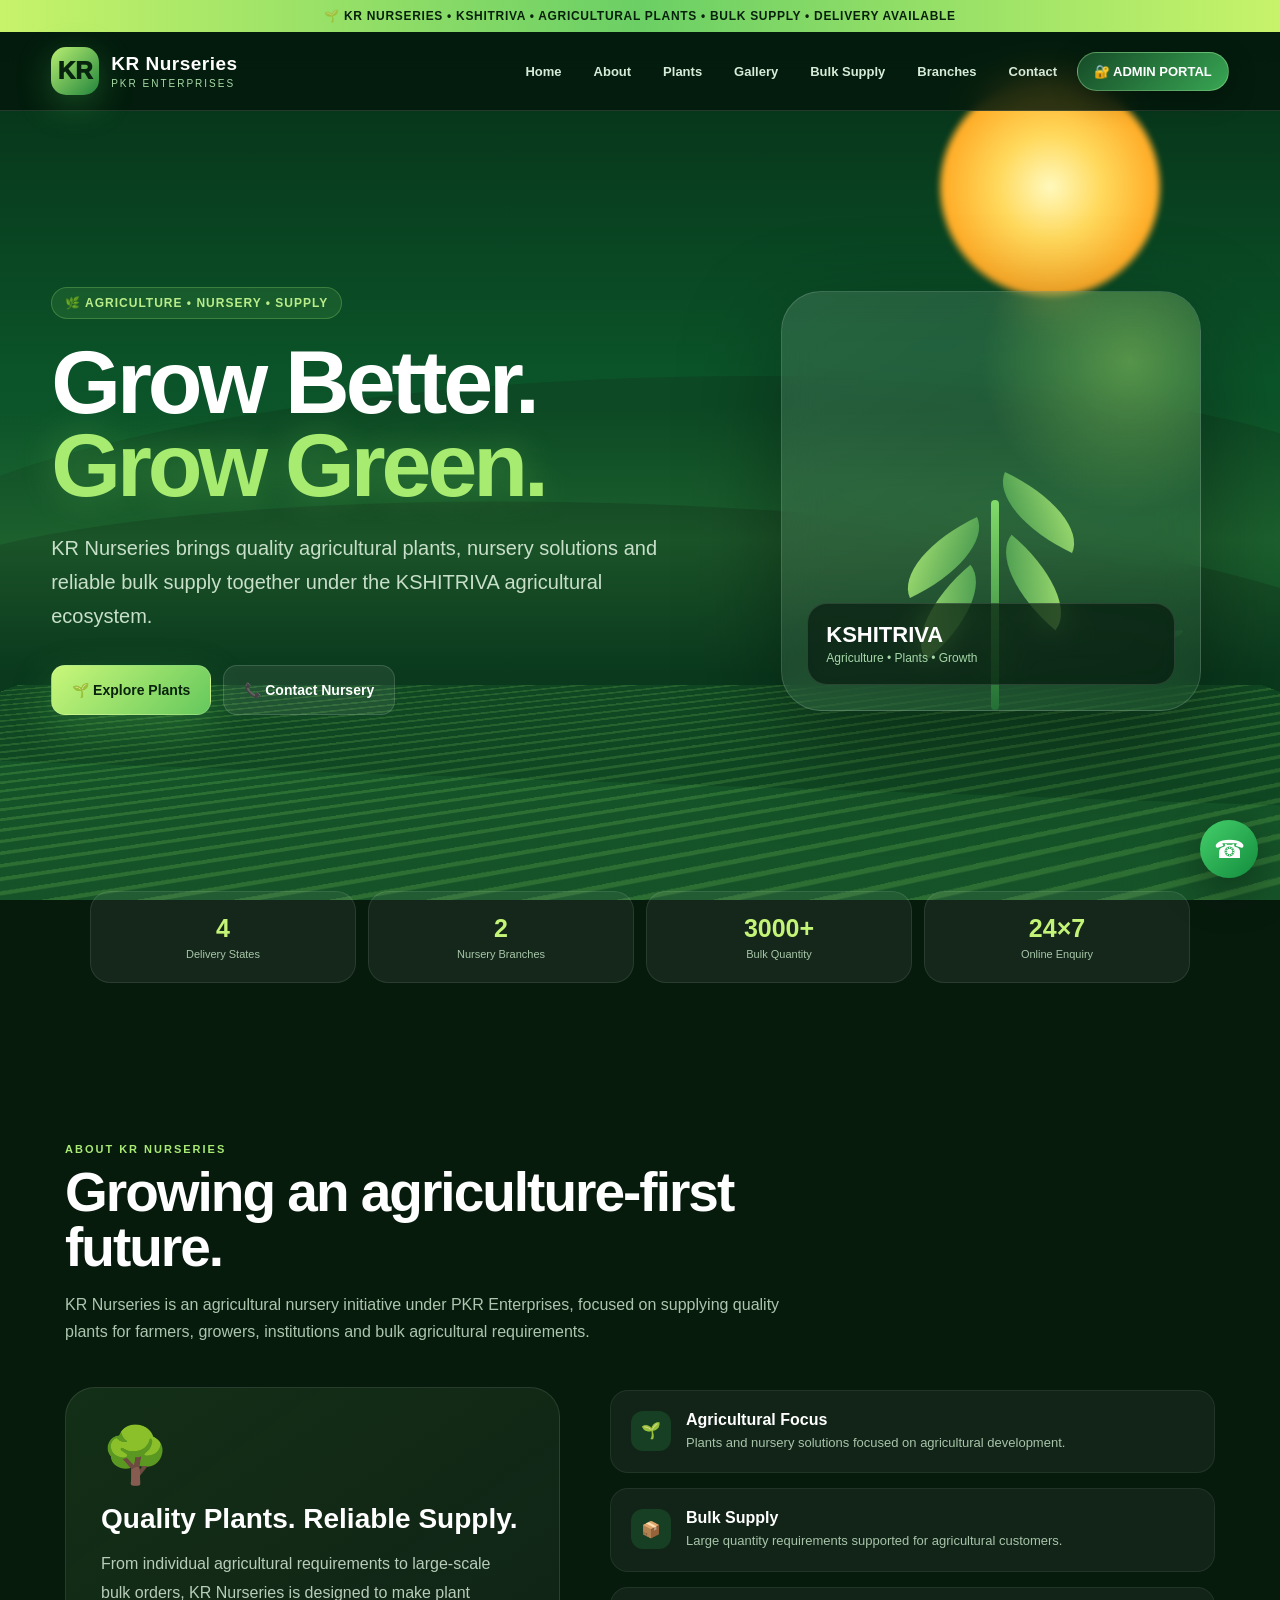
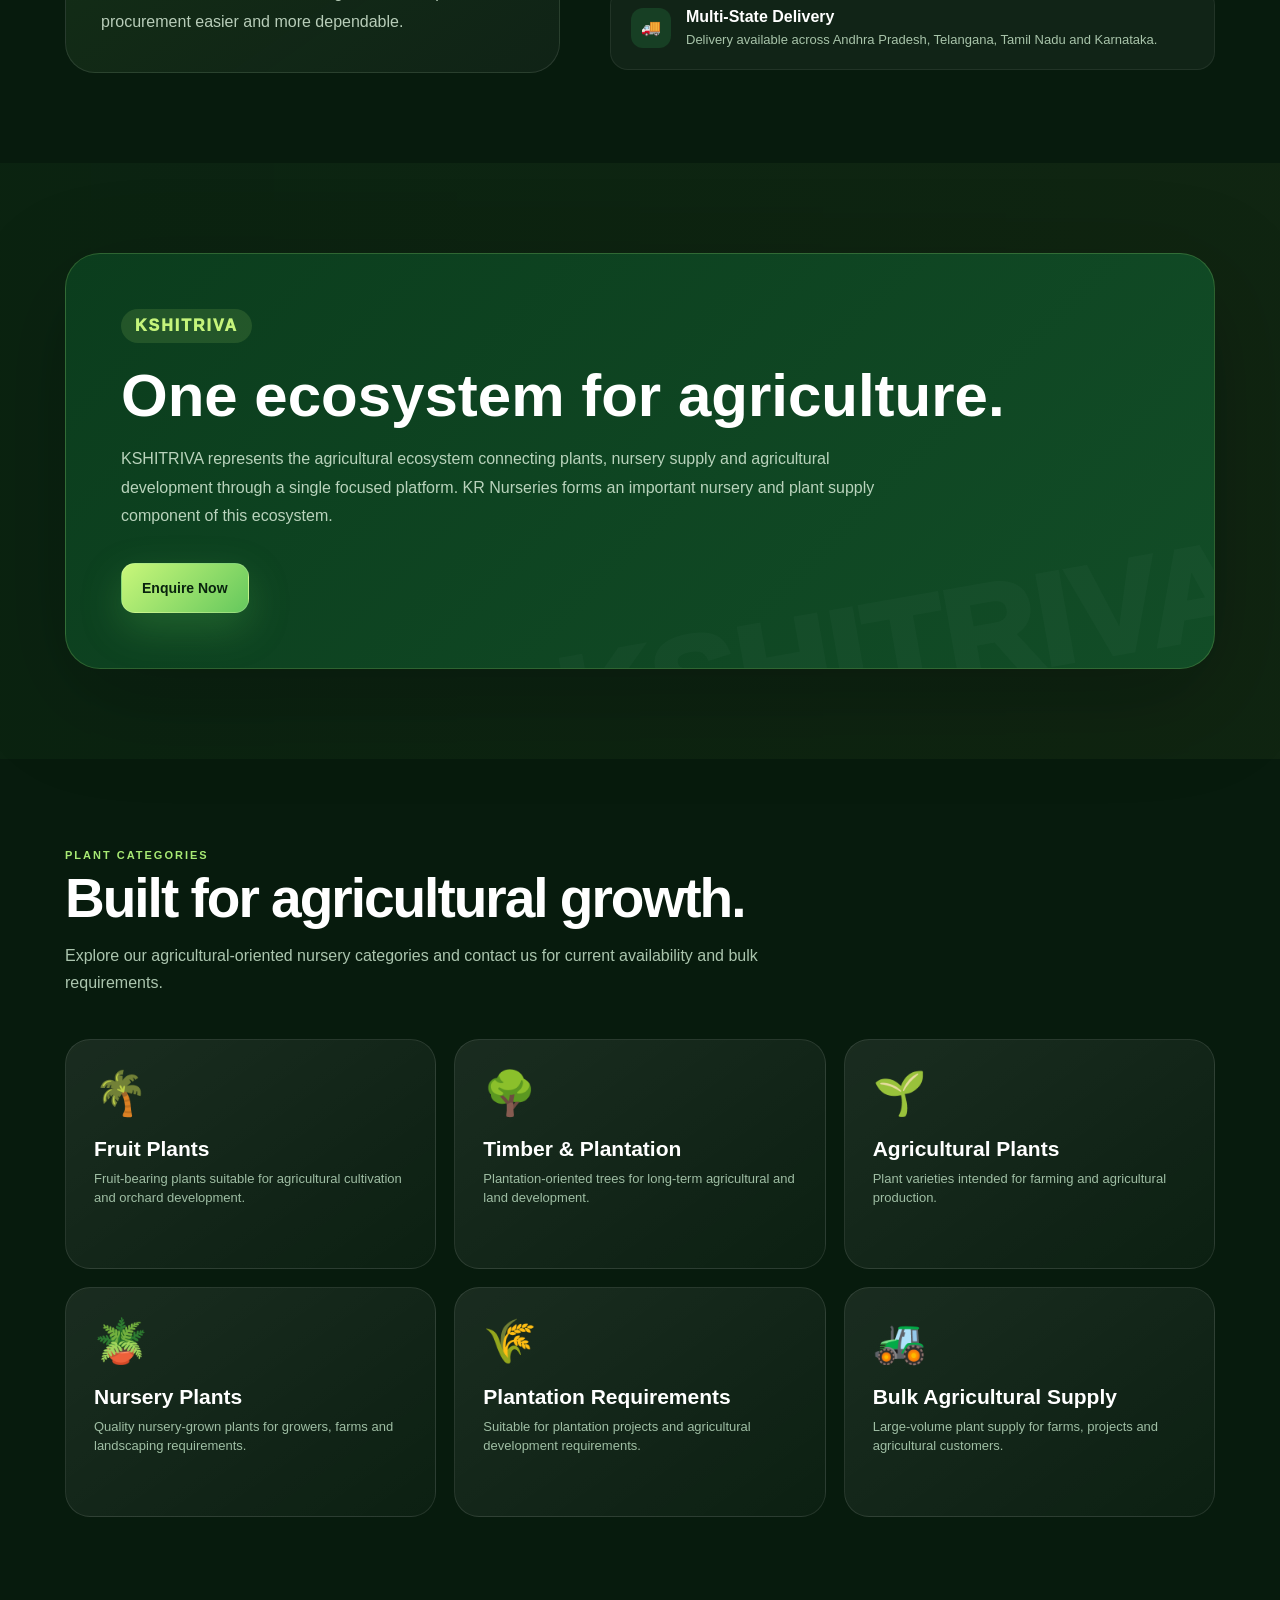
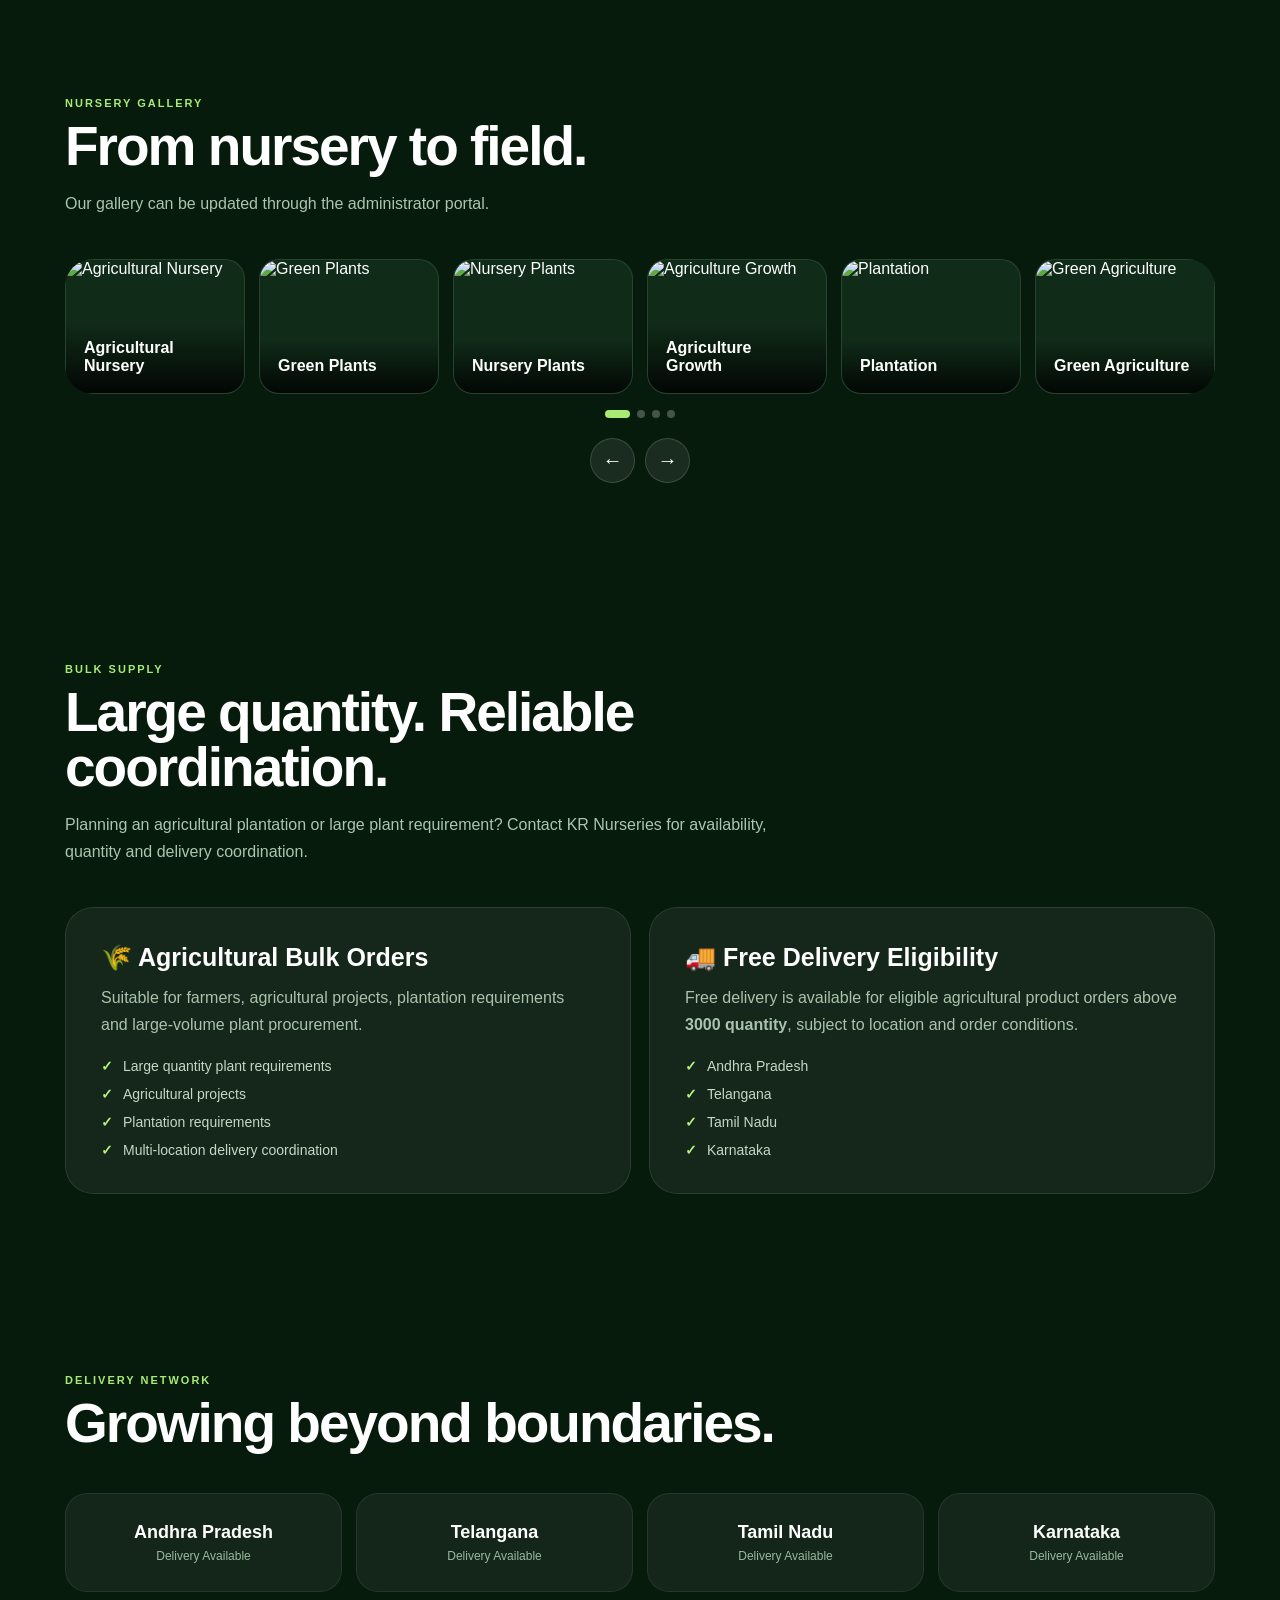
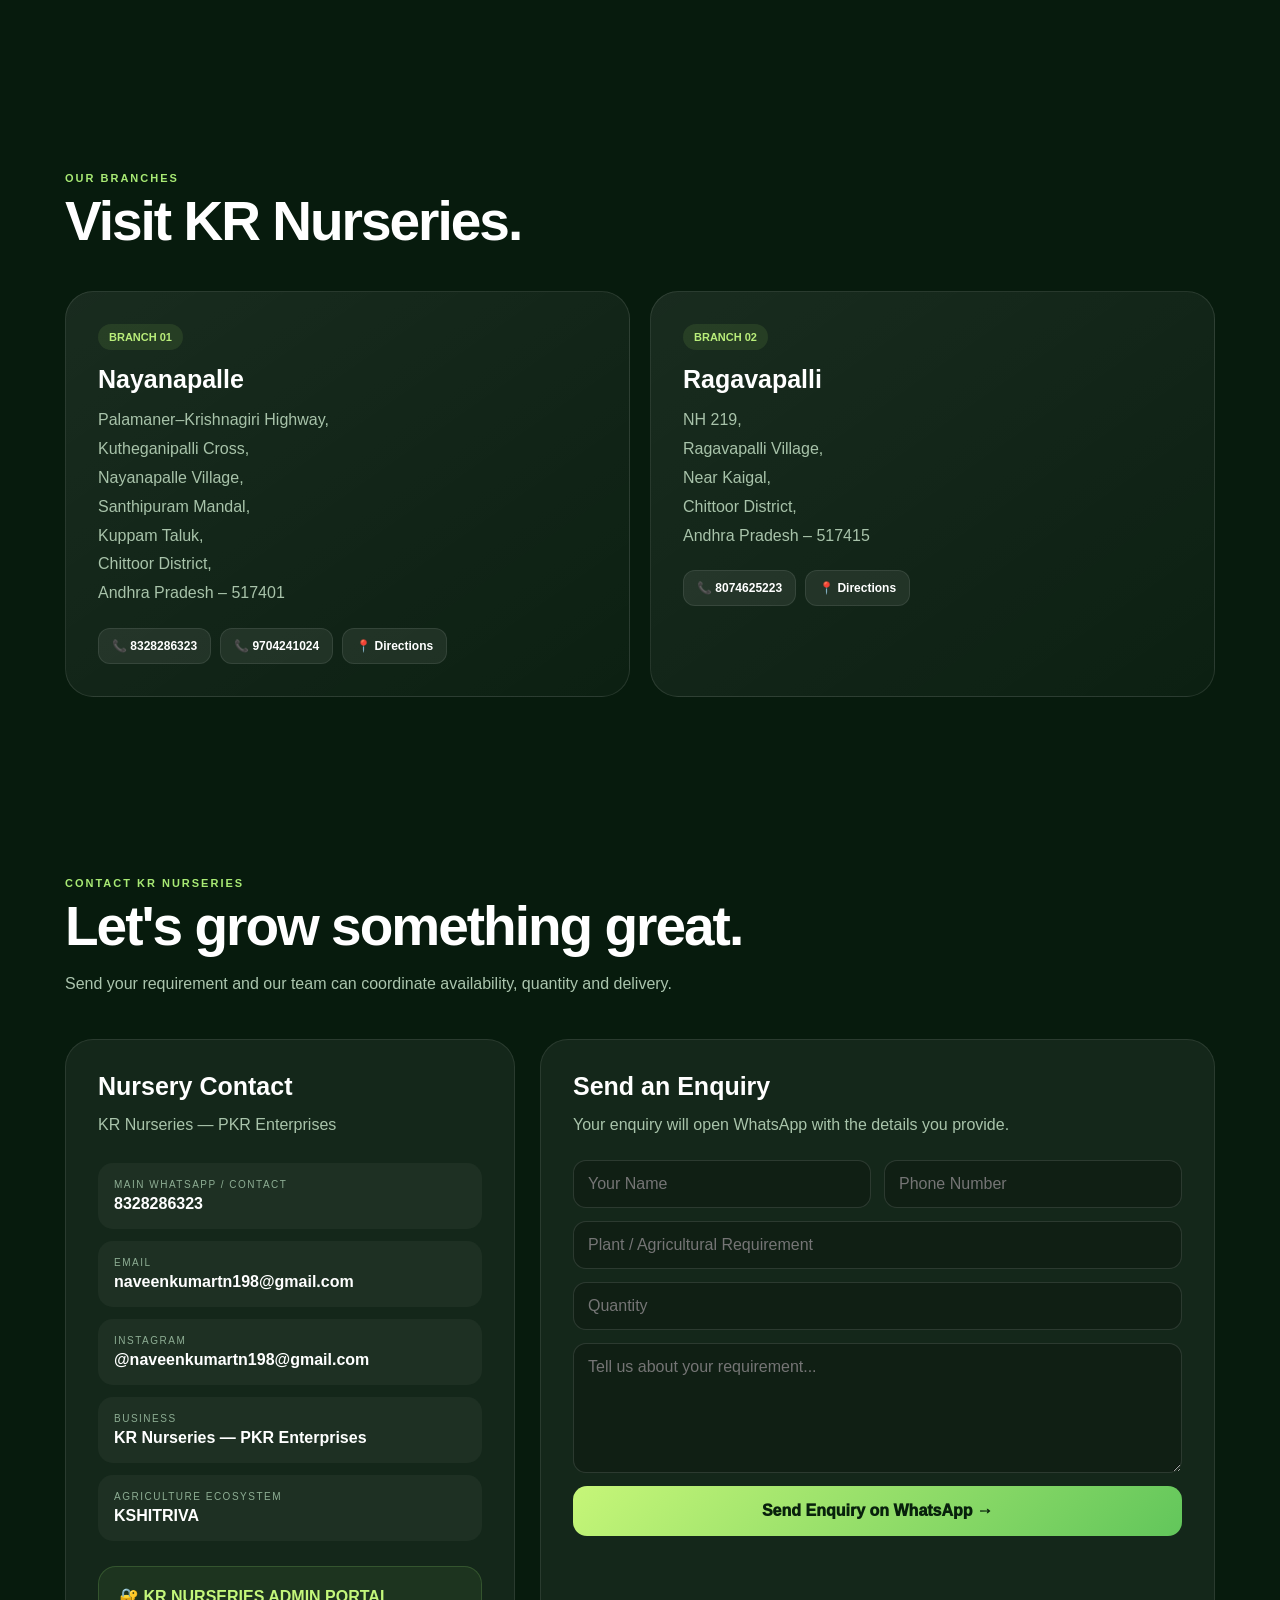
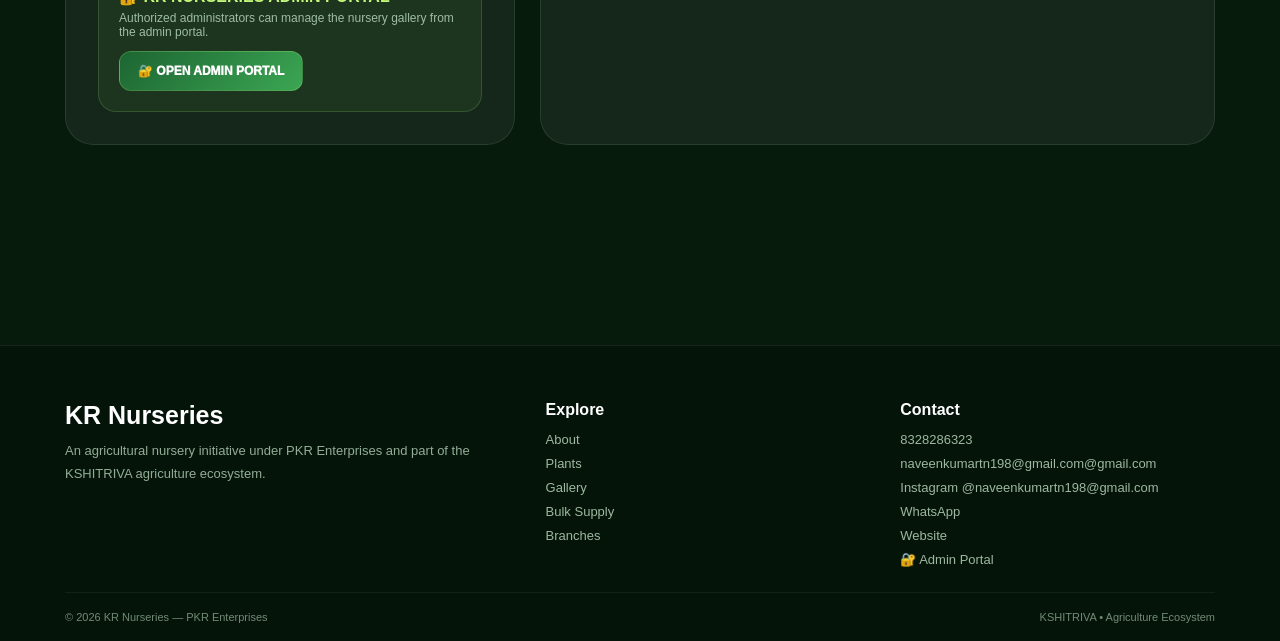
==== commit 6dc0ead9: "Update Instagram link and email address in HTML" ====
--- a/public/index.html
+++ b/public/index.html
@@ -3226,10 +3226,10 @@
                     </small>
 
                     <a
-                        href="https://www.instagram.com/naveenkumartn198/"
+                        href="https://www.instagram.com/naveenkumartn198@gmail.com/"
                         target="_blank"
                         rel="noopener">
-                        @naveenkumartn198
+                        @naveenkumartn198@gmail.com
                     </a>
 
                 </div>
@@ -3584,15 +3584,15 @@
                     8328286323
                 </a>
 
-                <a href="mailto:naveenkumartn198@gmail.com">
-                    naveenkumartn198@gmail.com
+                <a href="mailto:naveenkumartn198@gmail.com@gmail.com">
+                    naveenkumartn198@gmail.com@gmail.com
                 </a>
 
                 <a
-                    href="https://www.instagram.com/naveenkumartn198/"
+                    href="https://www.instagram.com/naveenkumartn198@gmail.com/"
                     target="_blank"
                     rel="noopener">
-                    Instagram @naveenkumartn198
+                    Instagram @naveenkumartn198@gmail.com
                 </a>
 
                 <a
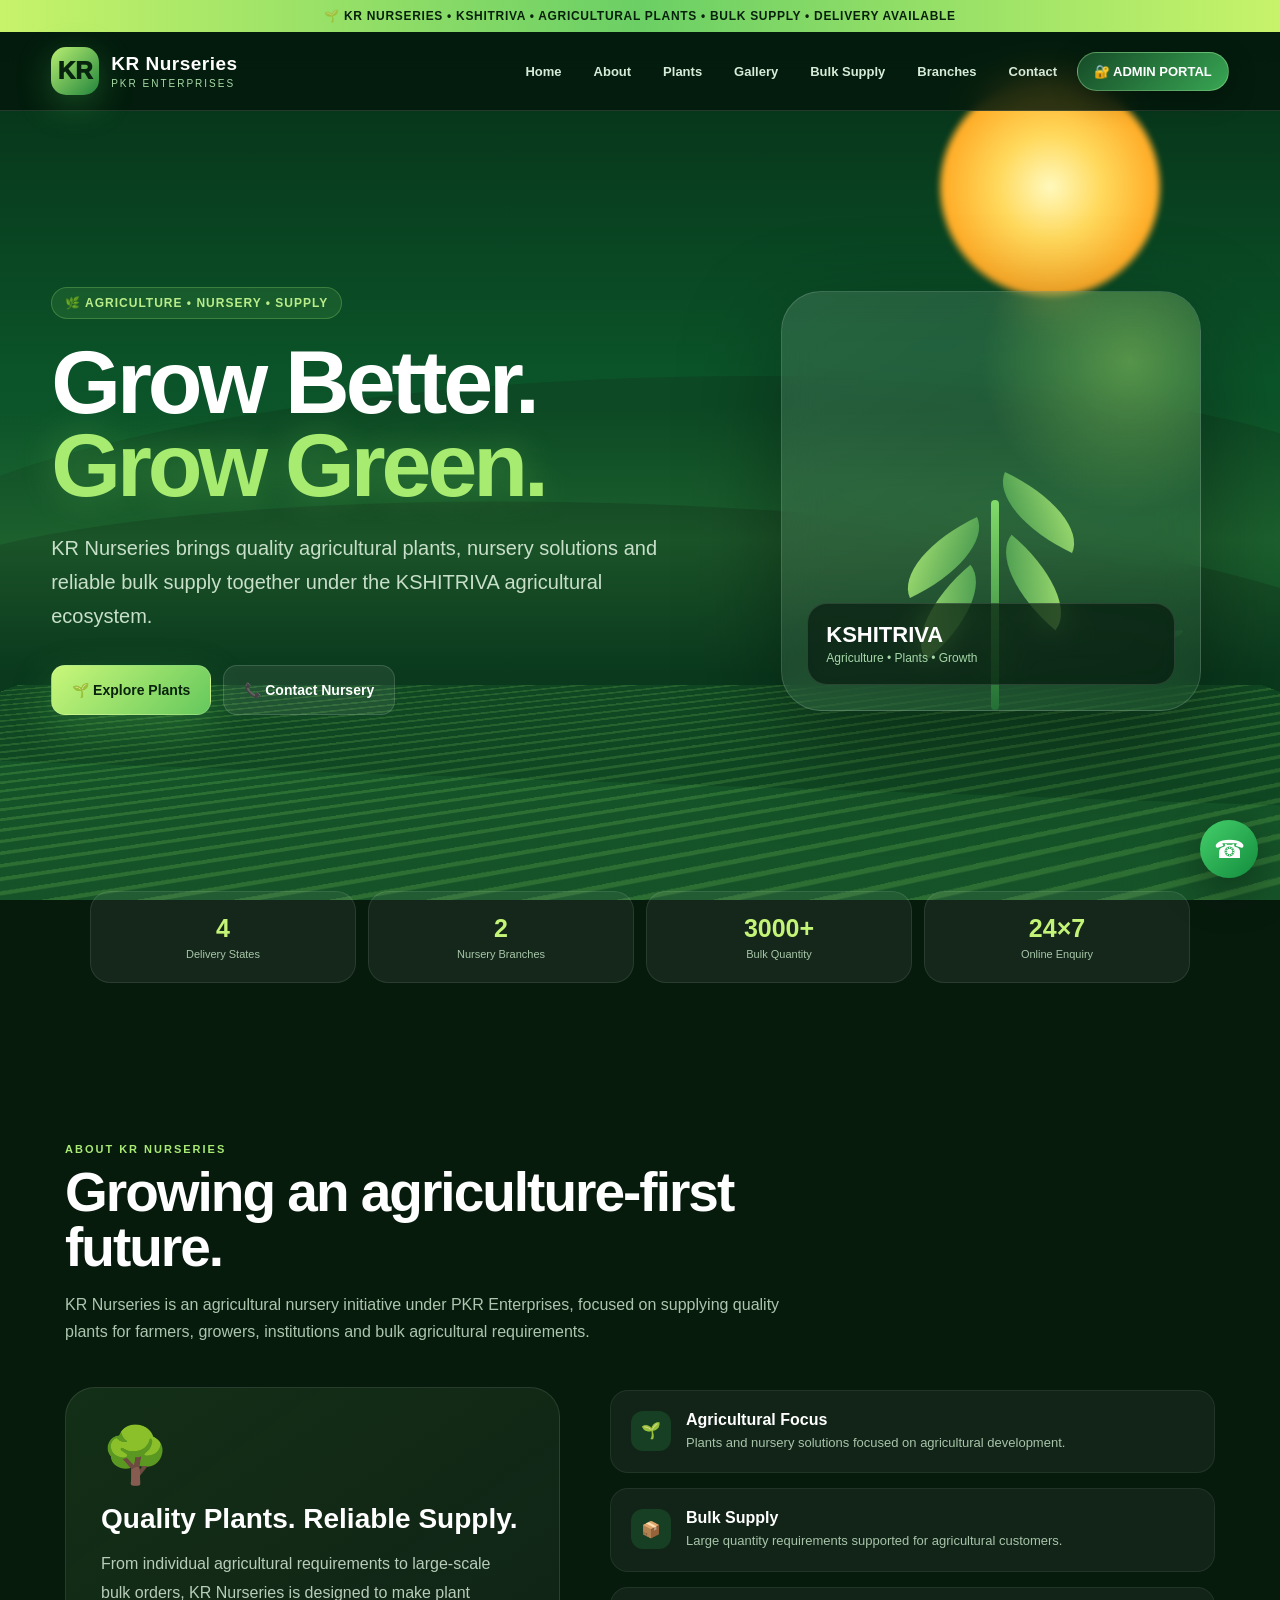
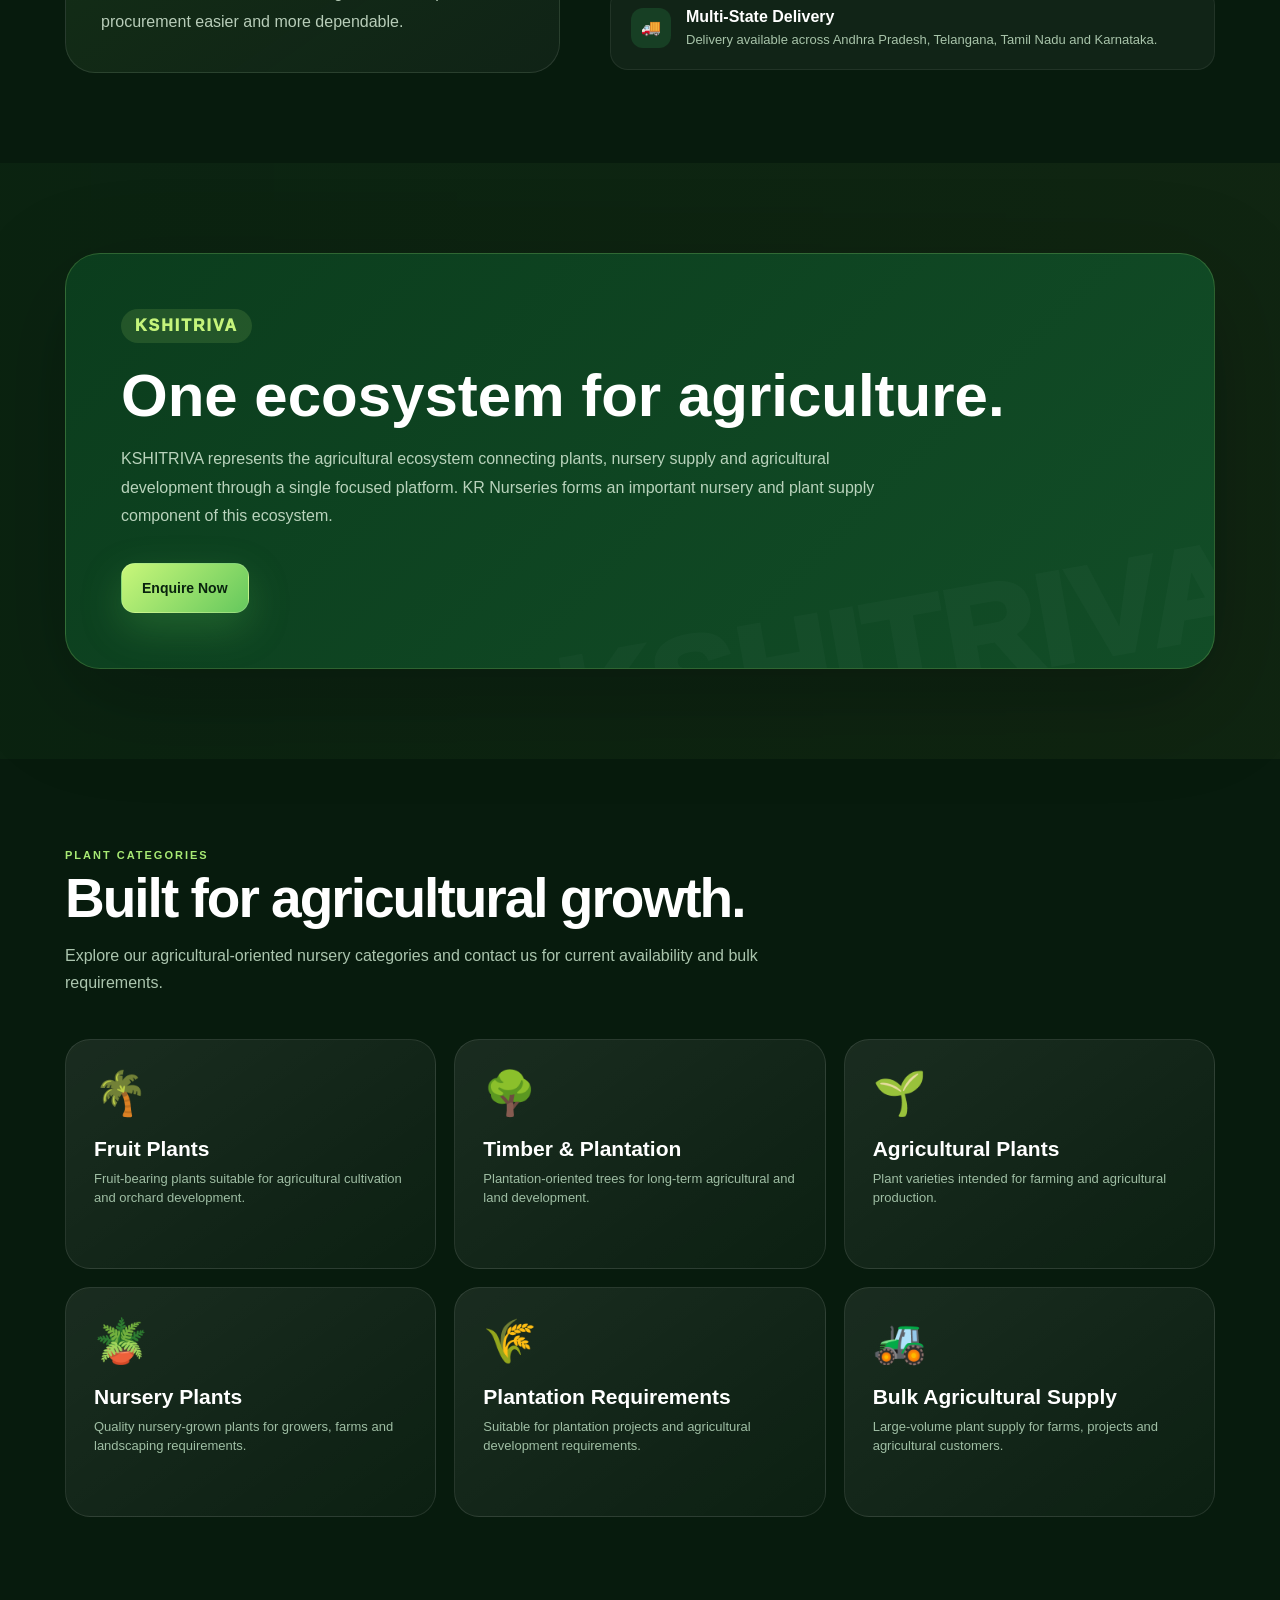
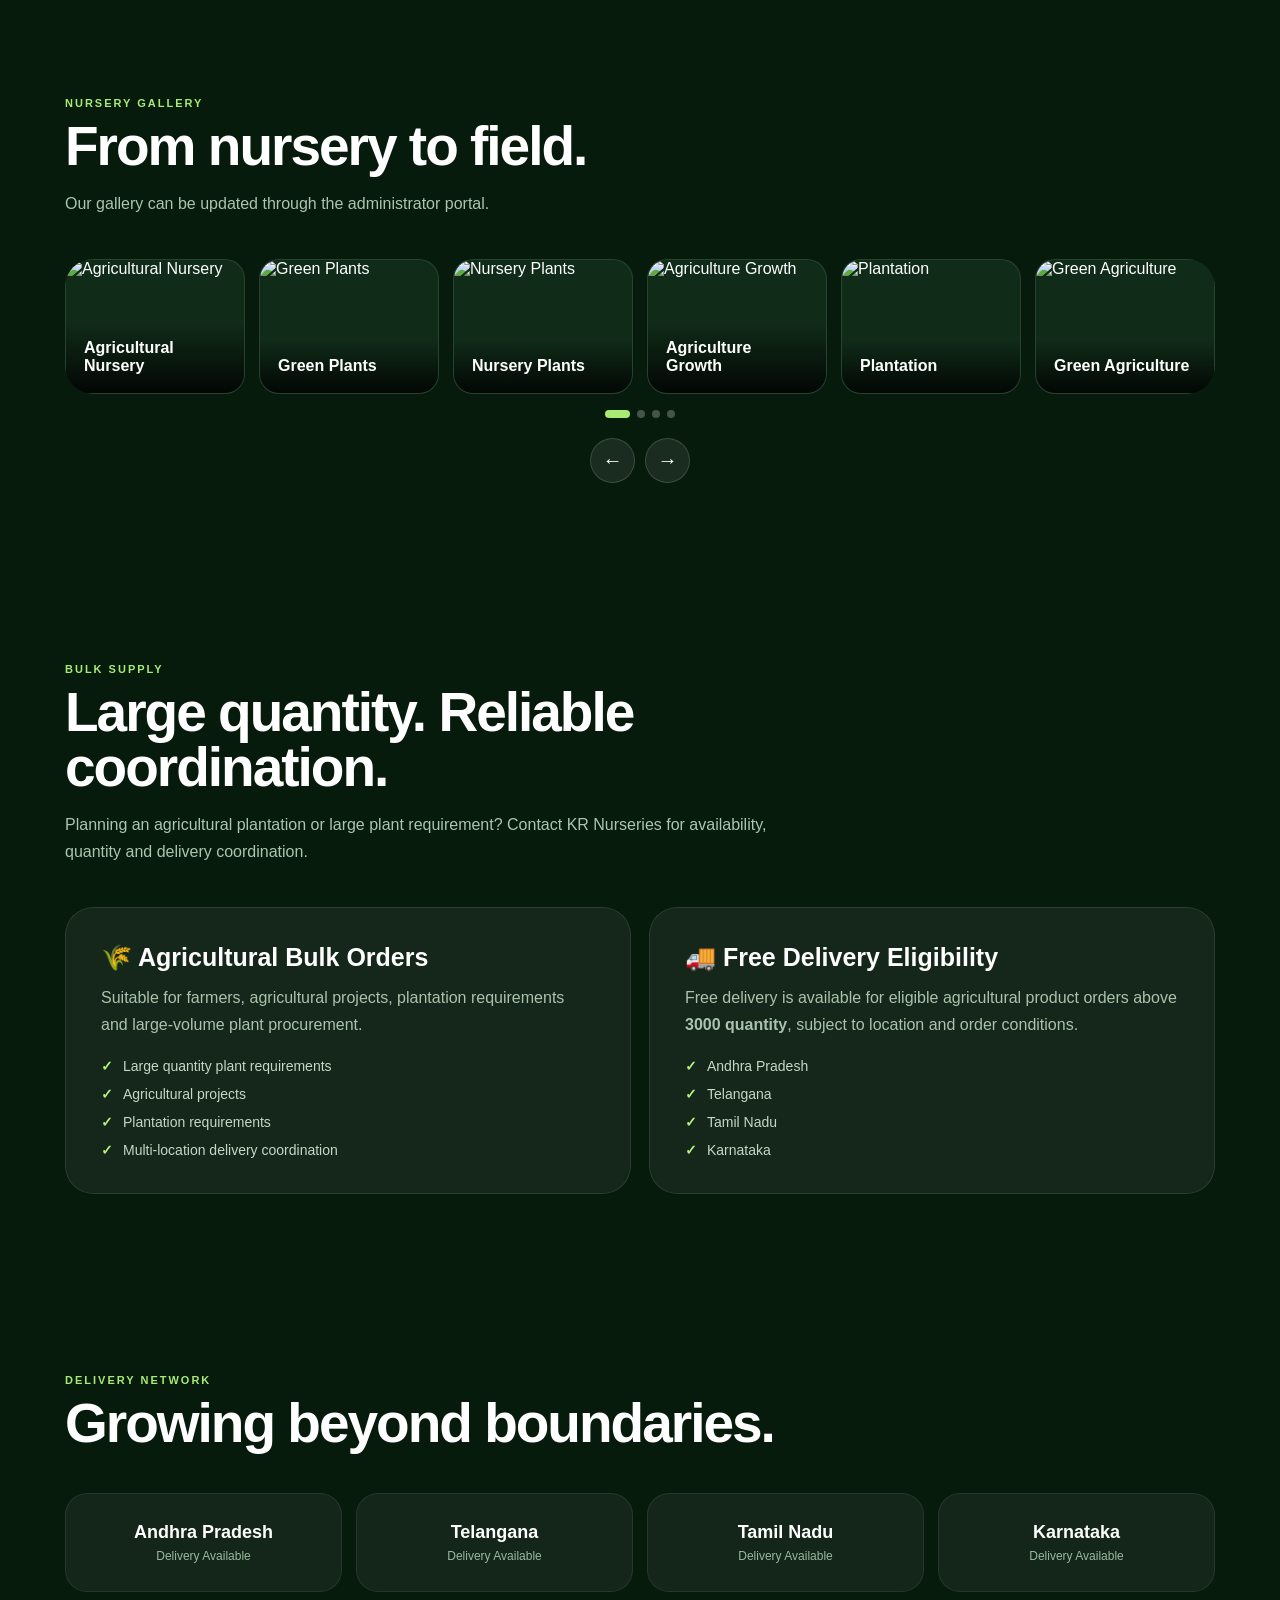
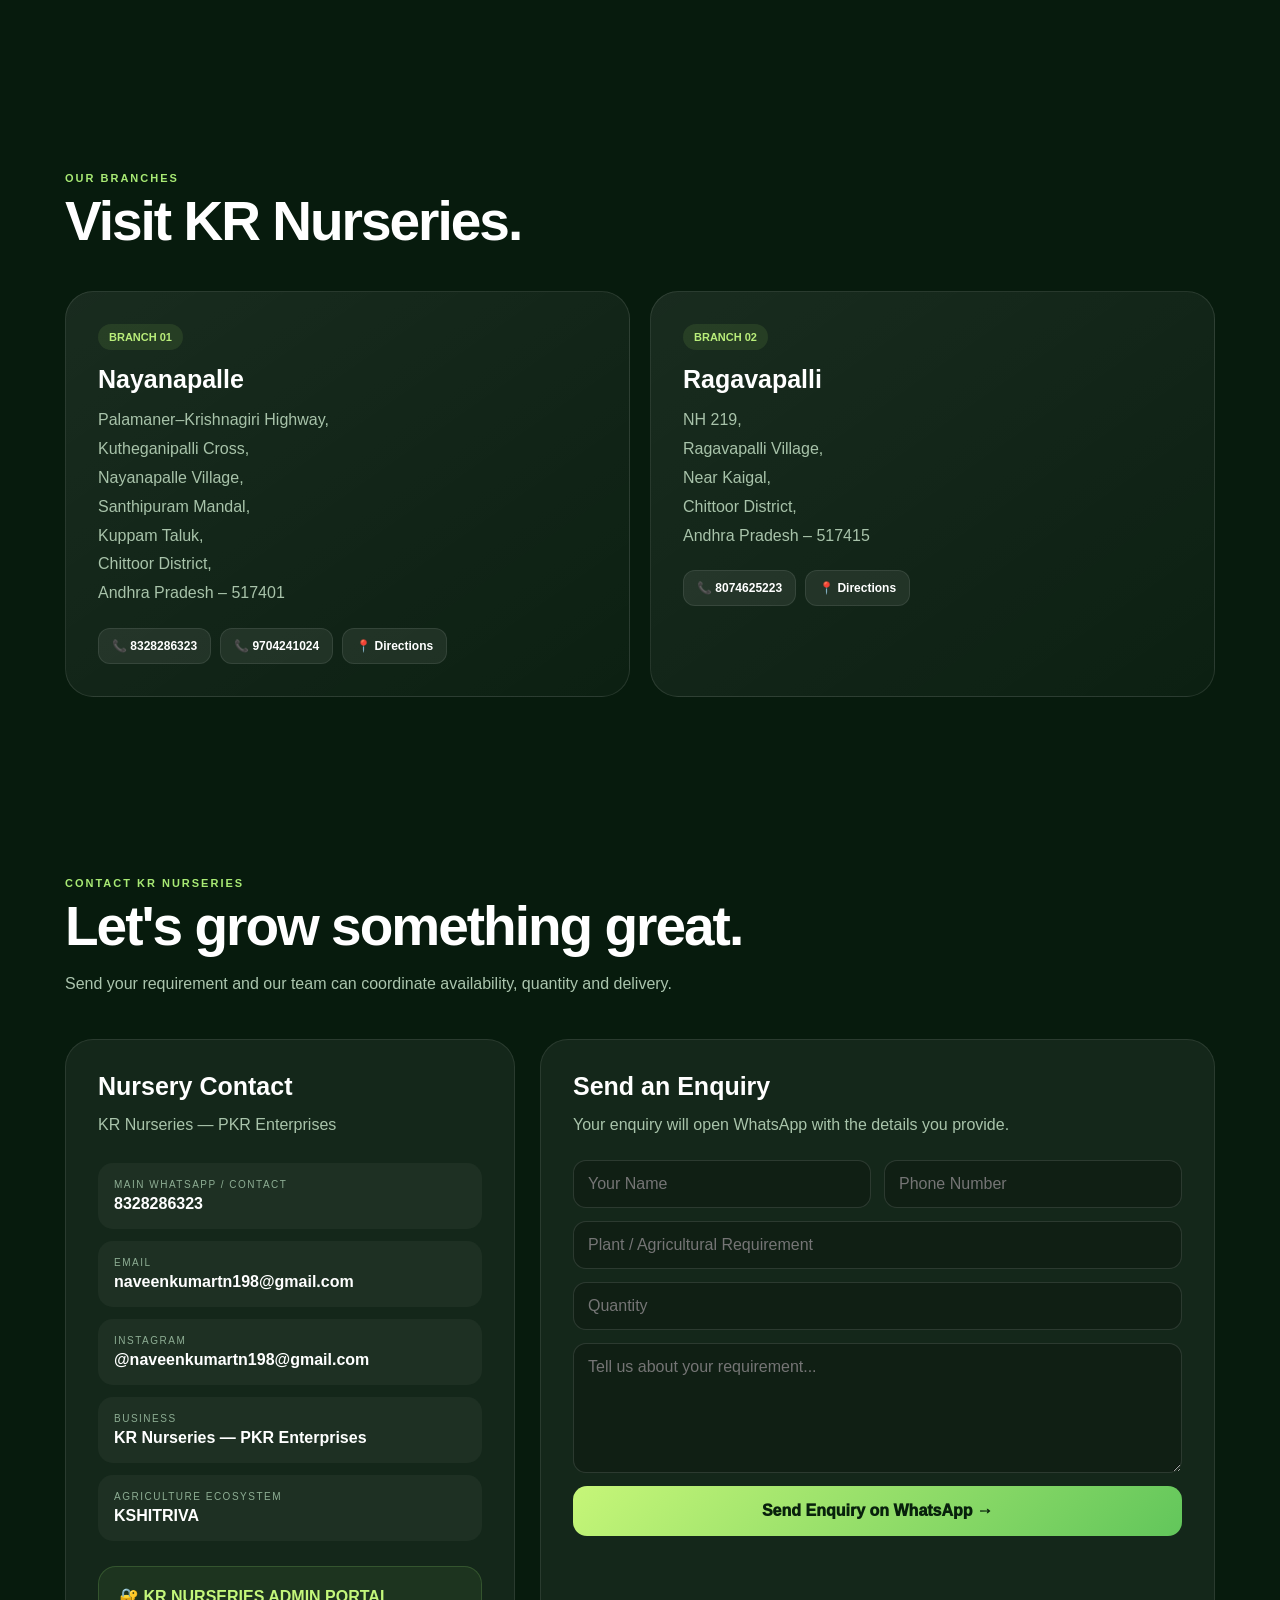
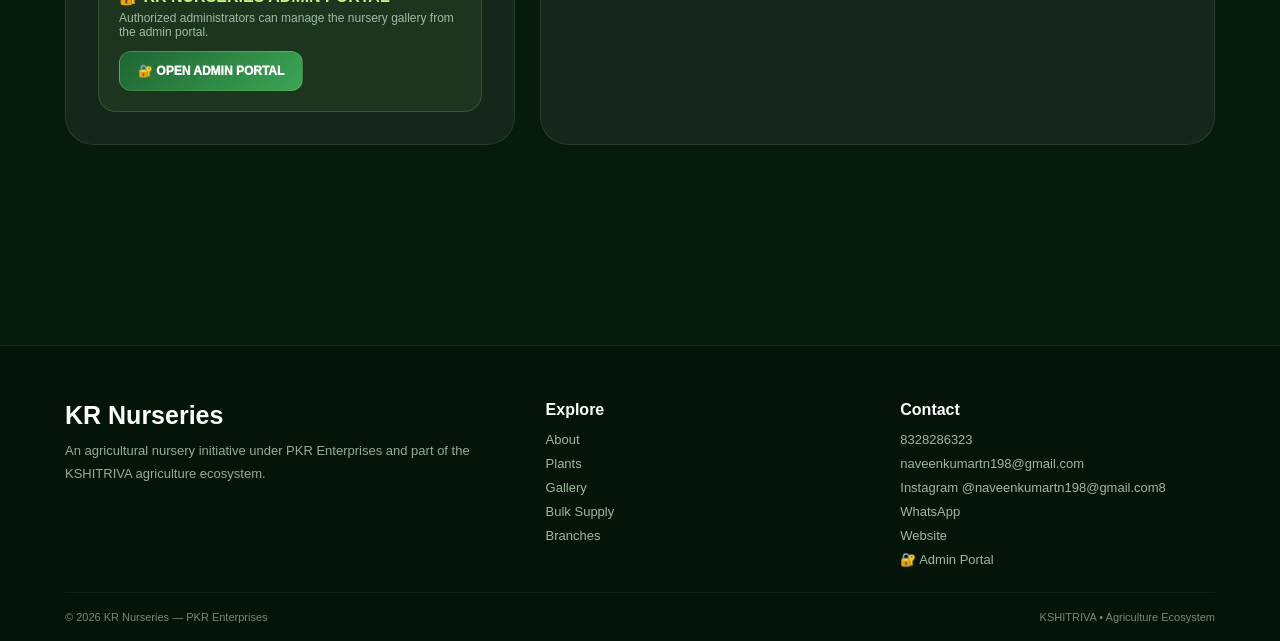
==== commit 09c030f1: "Fix email and Instagram links in index.html Corrected email and Instagram link formatting." ====
--- a/public/index.html
+++ b/public/index.html
@@ -3584,15 +3584,15 @@
                     8328286323
                 </a>
 
-                <a href="mailto:naveenkumartn198@gmail.com@gmail.com">
-                    naveenkumartn198@gmail.com@gmail.com
+                <a href="mailto:naveenkumartn198@gmail.com">
+                    naveenkumartn198@gmail.com
                 </a>
 
                 <a
-                    href="https://www.instagram.com/naveenkumartn198@gmail.com/"
+                    href="https://www.instagram.com/naveenkumartn198gmail.com8/"
                     target="_blank"
                     rel="noopener">
-                    Instagram @naveenkumartn198@gmail.com
+                    Instagram @naveenkumartn198@gmail.com8
                 </a>
 
                 <a
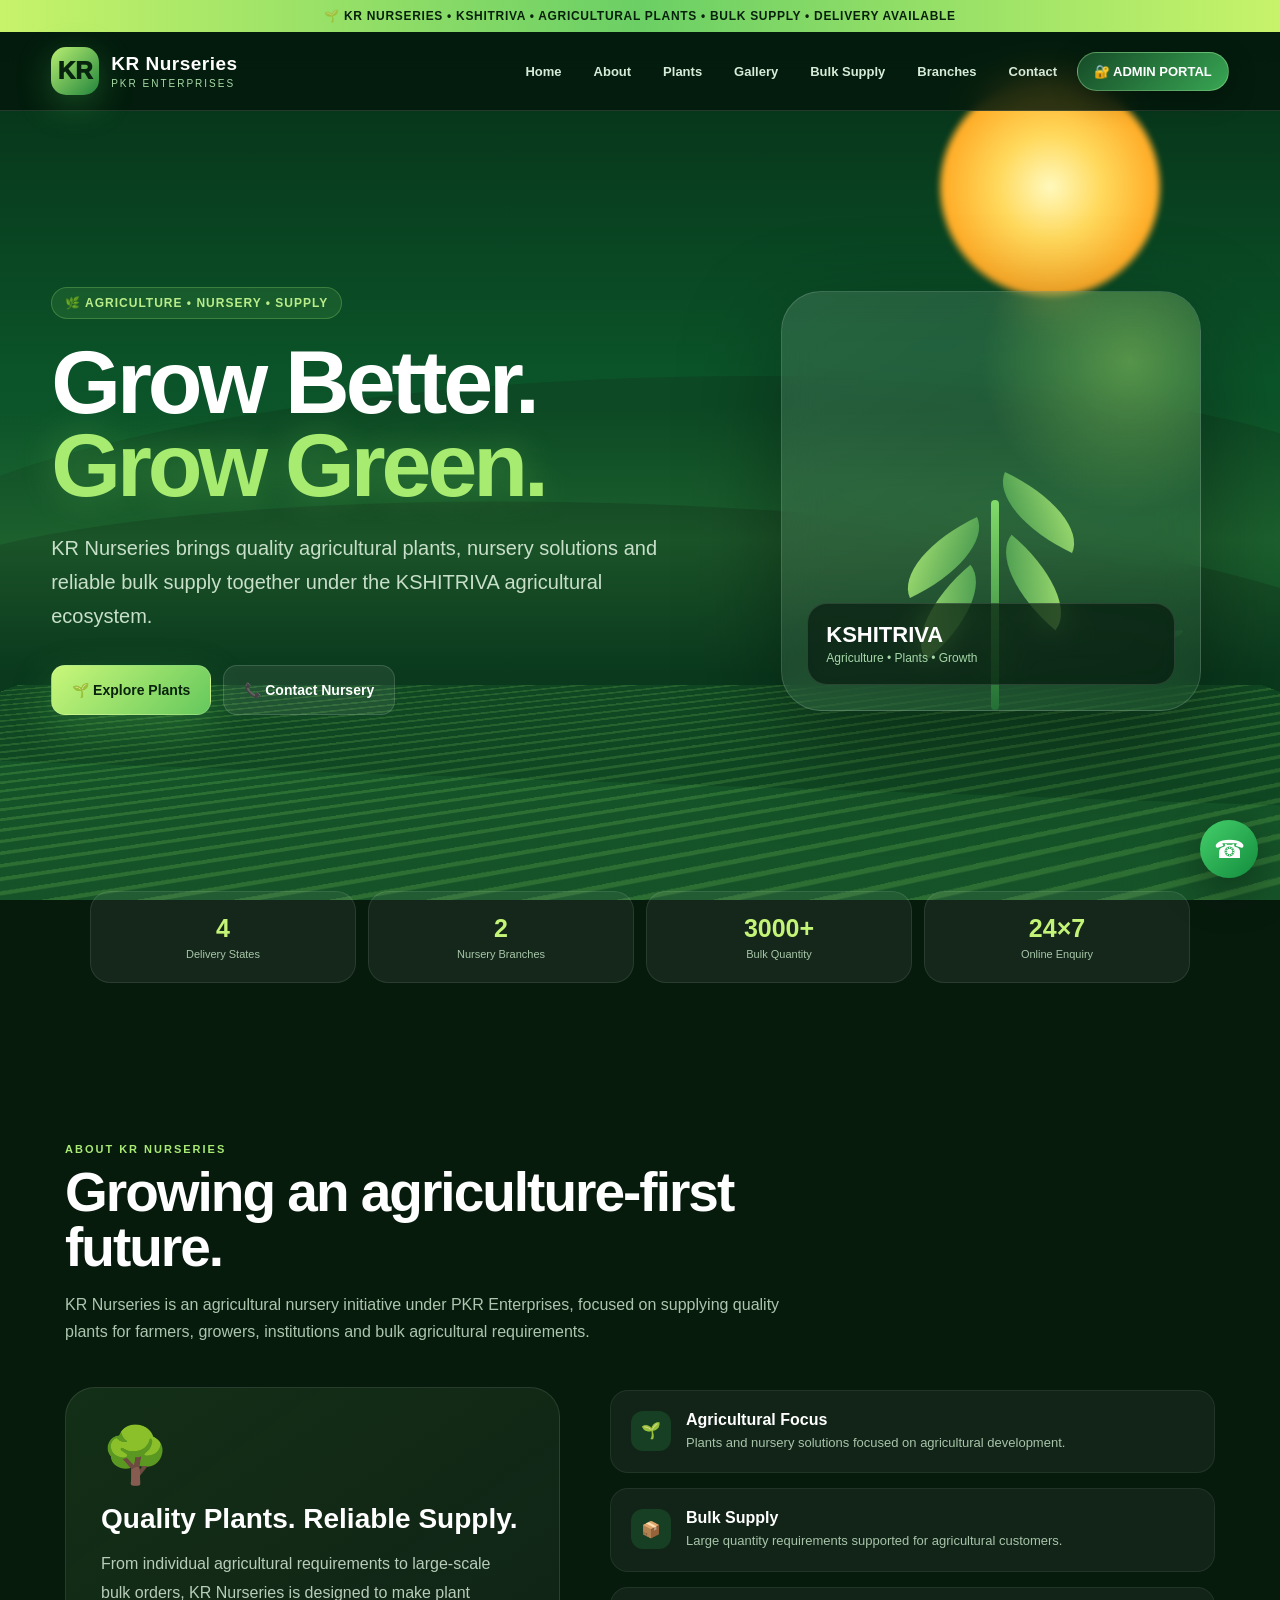
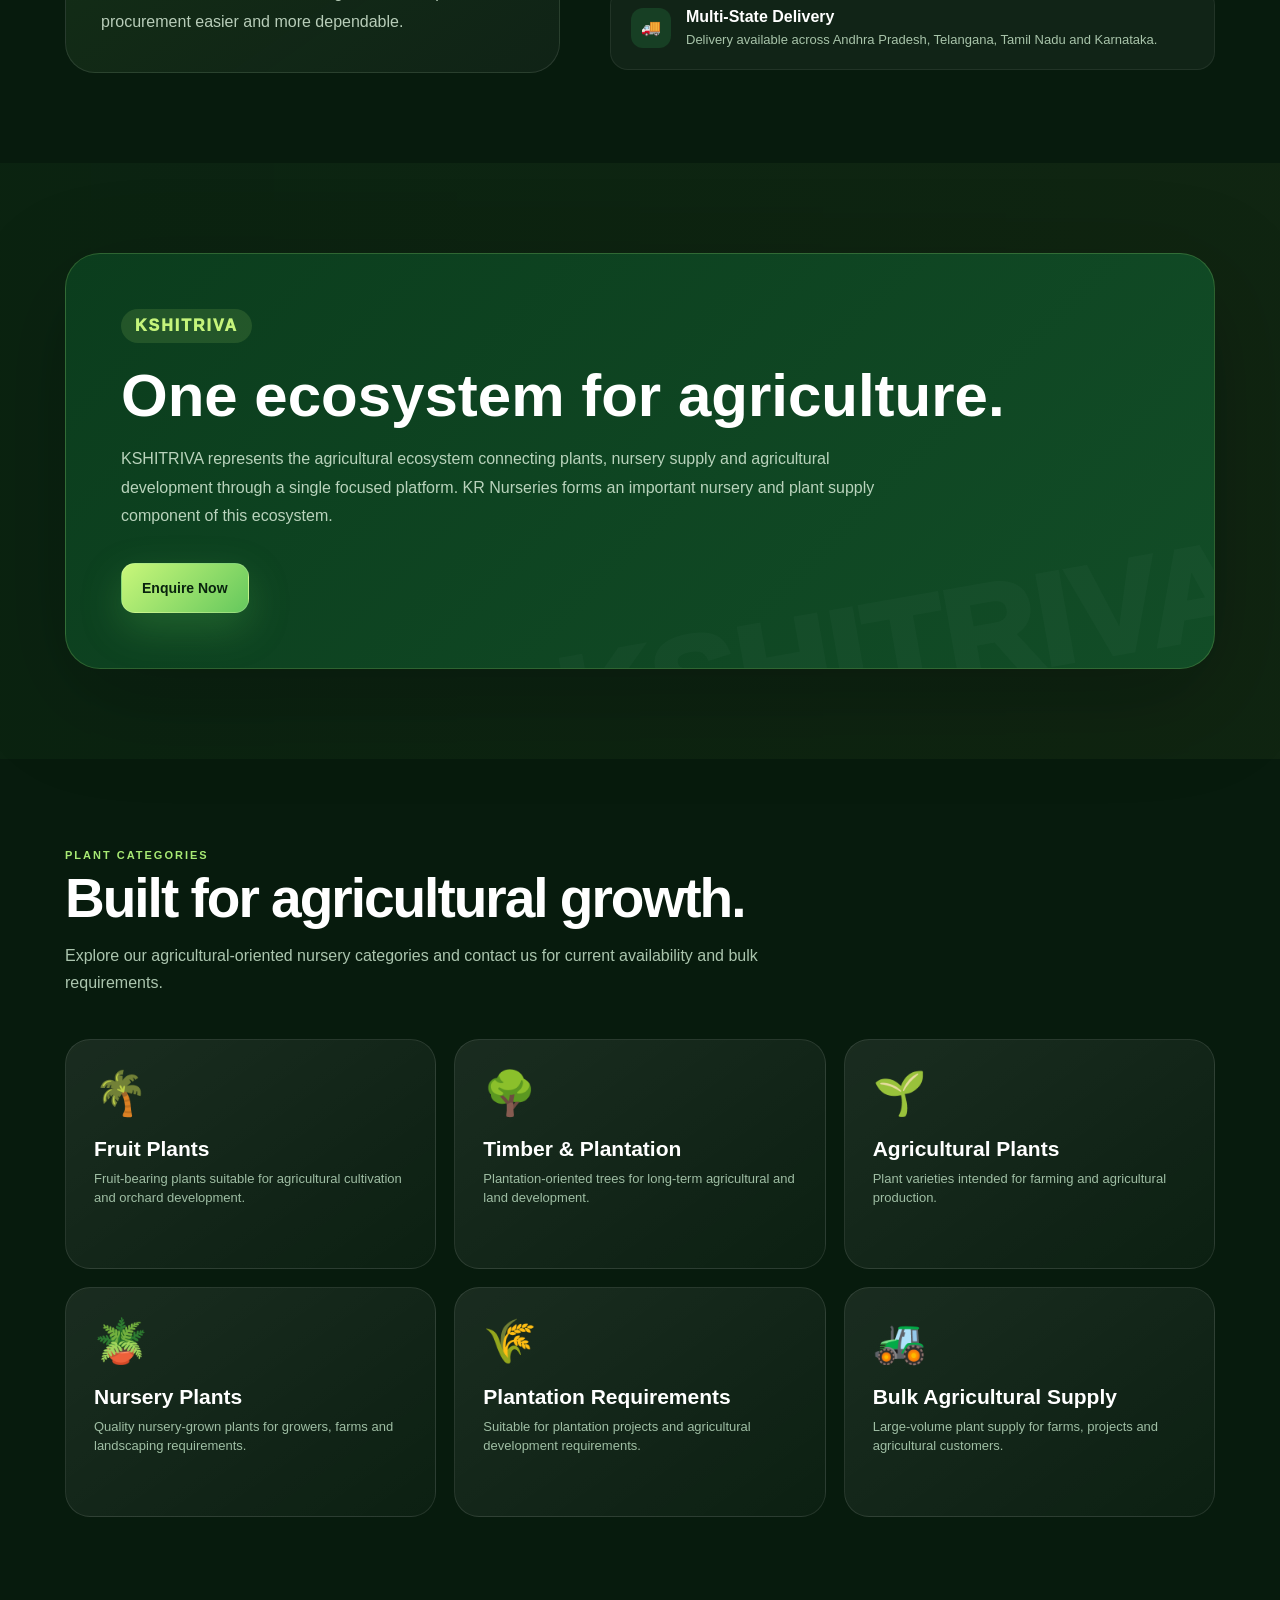
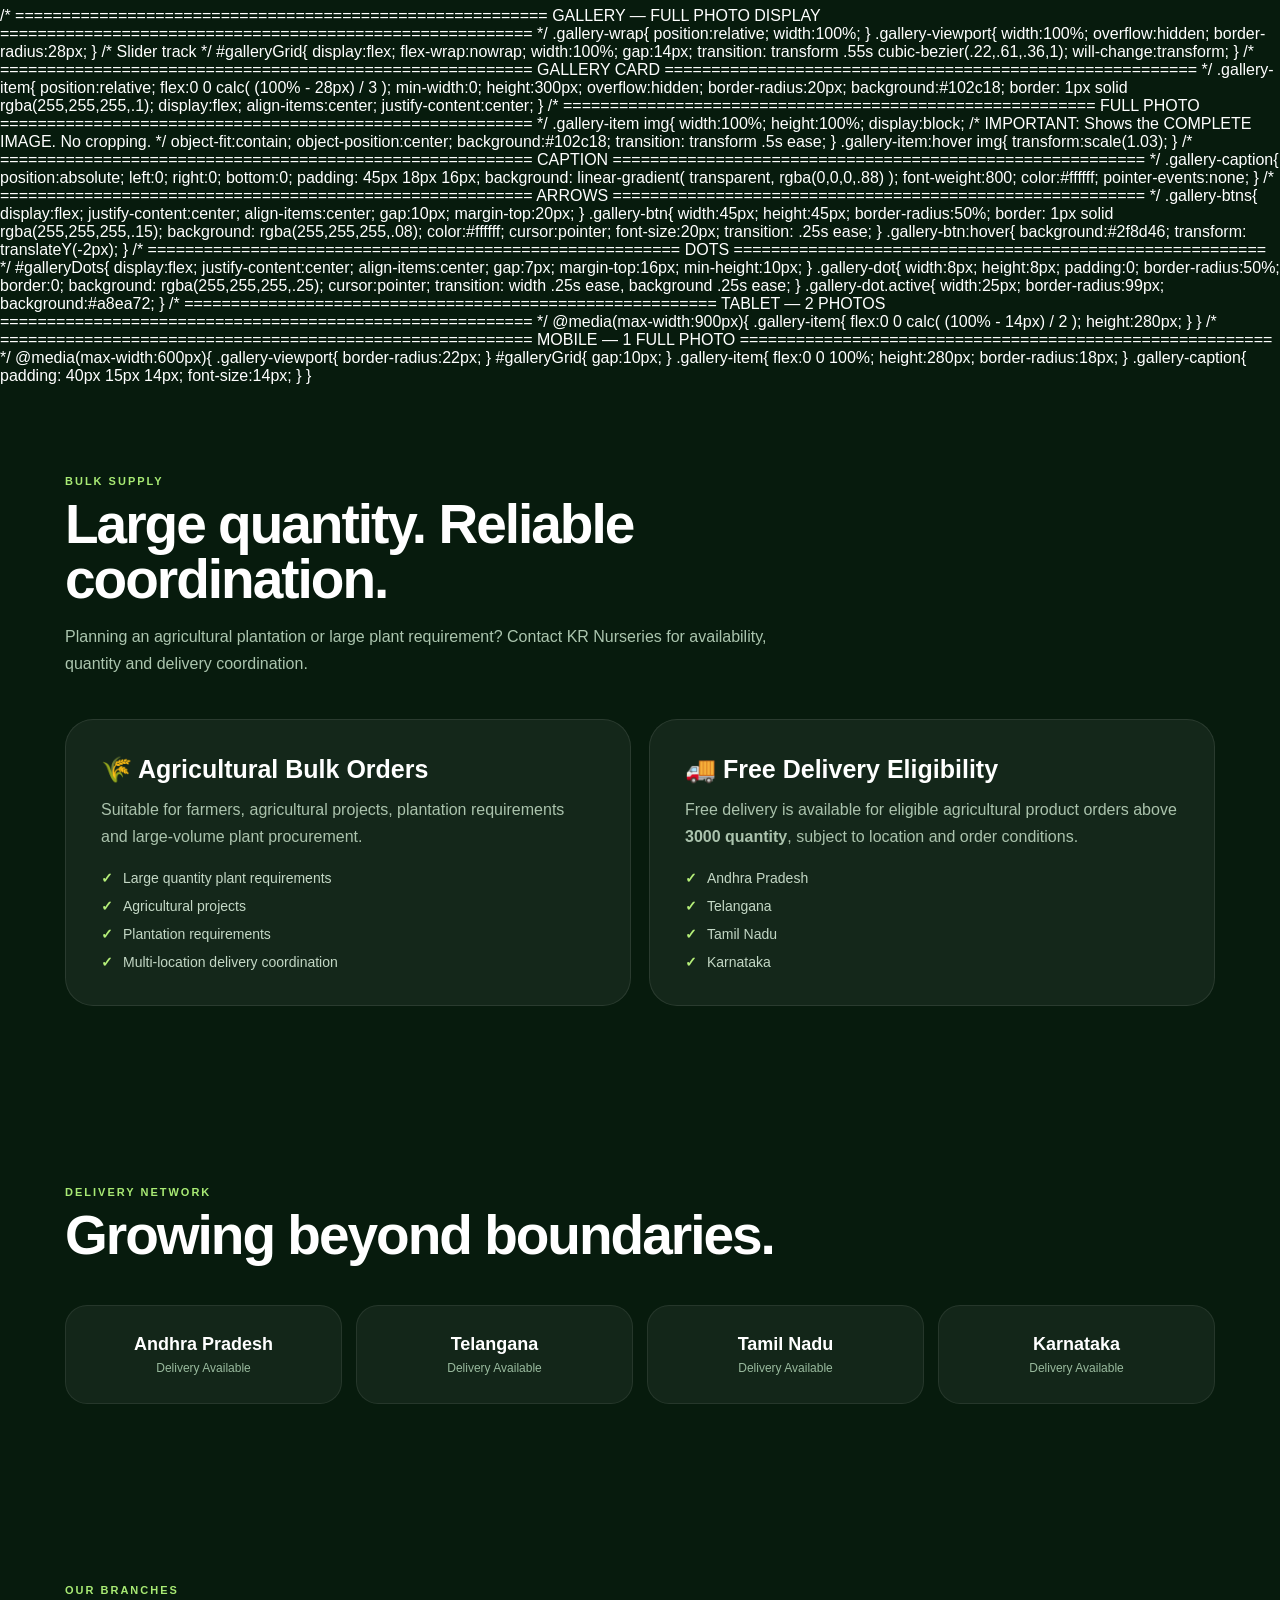
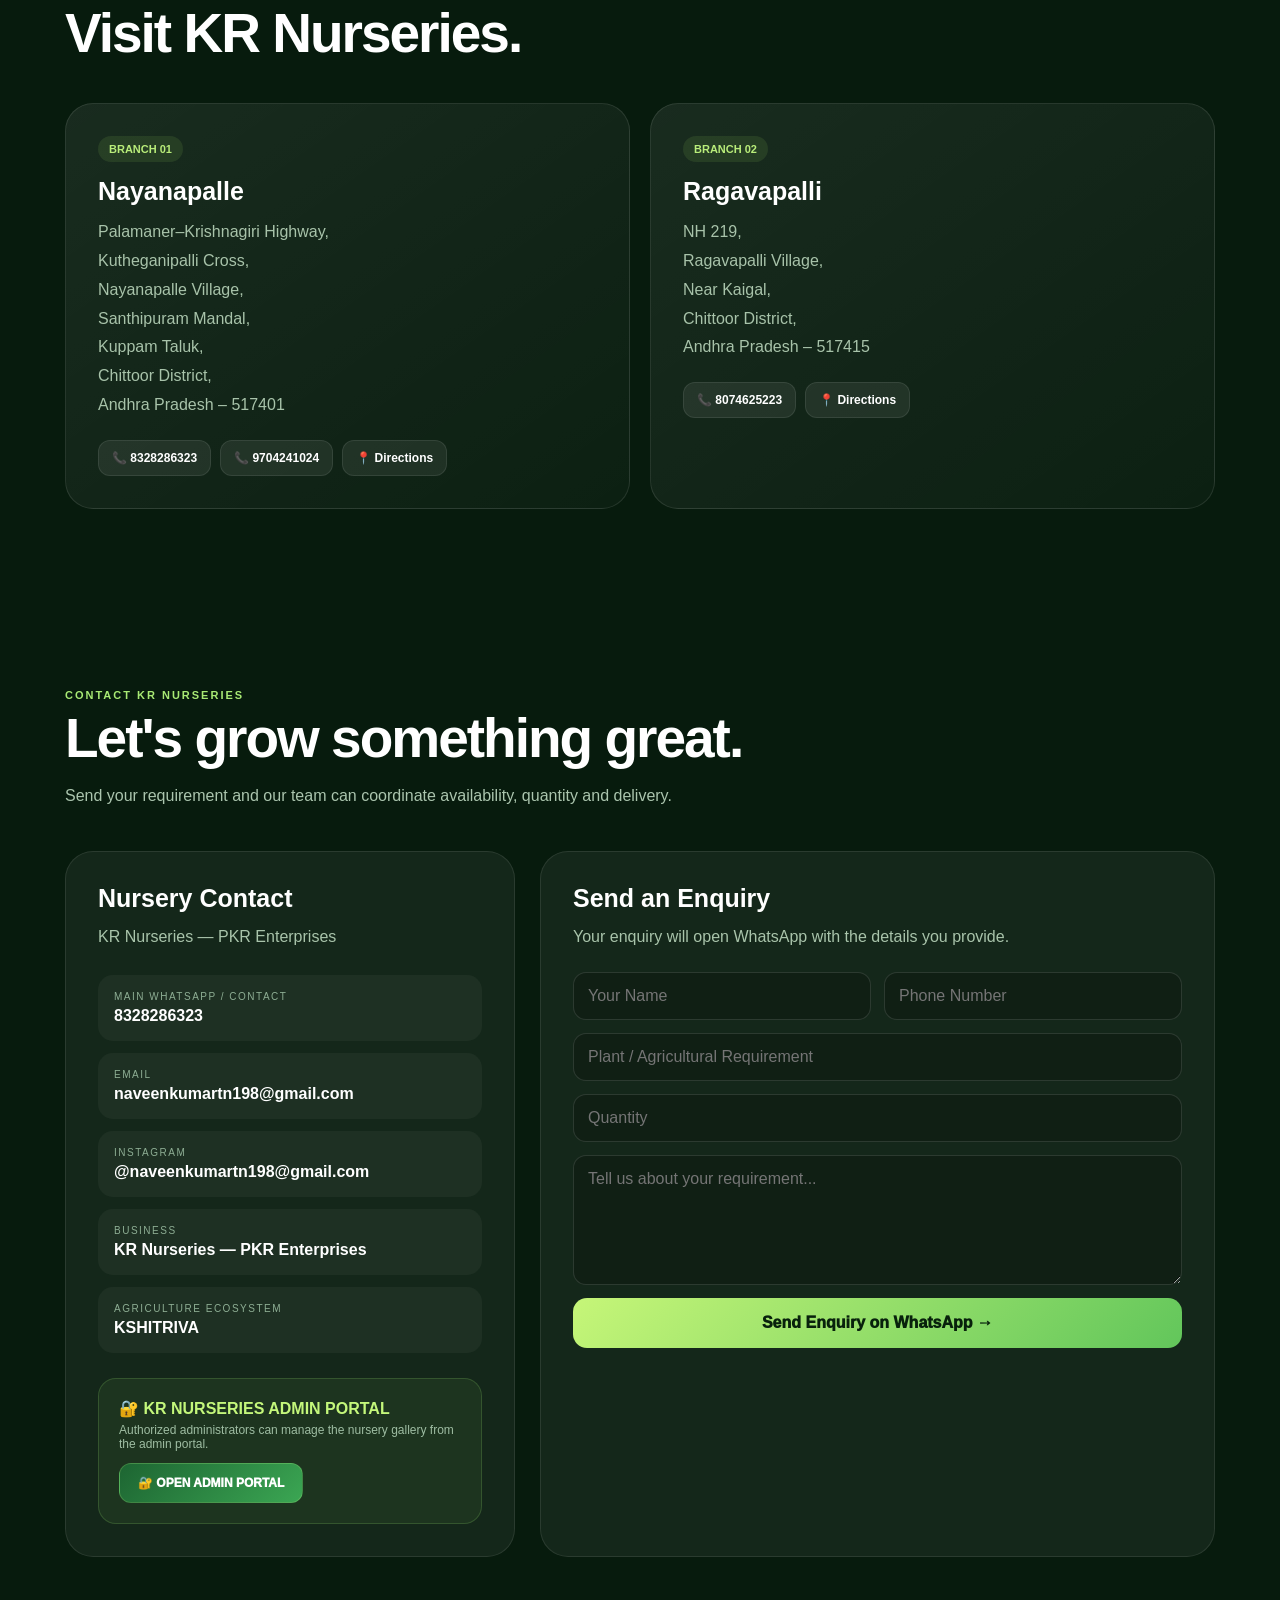
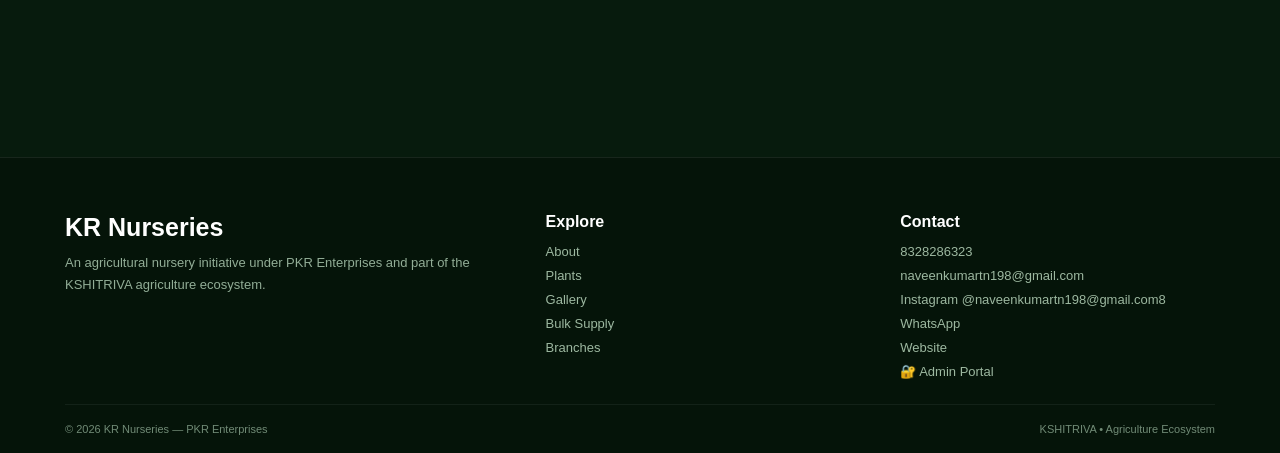
==== commit a6423815: "Refactor gallery section with CSS styles" ====
--- a/public/index.html
+++ b/public/index.html
@@ -2804,67 +2804,264 @@
 </section>
 
 
-<!-- =======================================================
-     GALLERY
-======================================================= -->
-
-<section id="gallery">
-
-<div class="section">
-
-    <div class="section-heading">
-
-        <div class="eyebrow">
-            Nursery Gallery
-        </div>
-
-        <h2>
-            From nursery to field.
-        </h2>
-
-        <p>
-            Our gallery can be updated through the administrator
-            portal.
-        </p>
-
-    </div>
-
-
-    <div class="gallery-wrap">
-
-        <div class="gallery-viewport">
-
-            <div id="galleryGrid"></div>
-
-        </div>
-
-        <div id="galleryDots"></div>
-
-        <div class="gallery-btns">
-
-            <button
-                class="gallery-btn"
-                id="galleryPrev"
-                aria-label="Previous gallery">
-                ←
-            </button>
-
-            <button
-                class="gallery-btn"
-                id="galleryNext"
-                aria-label="Next gallery">
-                →
-            </button>
-
-        </div>
-
-    </div>
-
-</div>
-
-</section>
-
-
+/* =========================================================
+   GALLERY — FULL PHOTO DISPLAY
+========================================================= */
+
+.gallery-wrap{
+    position:relative;
+    width:100%;
+}
+
+.gallery-viewport{
+    width:100%;
+    overflow:hidden;
+    border-radius:28px;
+}
+
+/* Slider track */
+#galleryGrid{
+    display:flex;
+    flex-wrap:nowrap;
+
+    width:100%;
+
+    gap:14px;
+
+    transition:
+        transform .55s cubic-bezier(.22,.61,.36,1);
+
+    will-change:transform;
+}
+
+/* =========================================================
+   GALLERY CARD
+========================================================= */
+
+.gallery-item{
+    position:relative;
+
+    flex:0 0 calc(
+        (100% - 28px) / 3
+    );
+
+    min-width:0;
+
+    height:300px;
+
+    overflow:hidden;
+
+    border-radius:20px;
+
+    background:#102c18;
+
+    border:
+        1px solid
+        rgba(255,255,255,.1);
+
+    display:flex;
+
+    align-items:center;
+
+    justify-content:center;
+}
+
+/* =========================================================
+   FULL PHOTO
+========================================================= */
+
+.gallery-item img{
+    width:100%;
+    height:100%;
+
+    display:block;
+
+    /*
+       IMPORTANT:
+       Shows the COMPLETE IMAGE.
+       No cropping.
+    */
+    object-fit:contain;
+
+    object-position:center;
+
+    background:#102c18;
+
+    transition:
+        transform .5s ease;
+}
+
+.gallery-item:hover img{
+    transform:scale(1.03);
+}
+
+/* =========================================================
+   CAPTION
+========================================================= */
+
+.gallery-caption{
+    position:absolute;
+
+    left:0;
+    right:0;
+    bottom:0;
+
+    padding:
+        45px 18px
+        16px;
+
+    background:
+        linear-gradient(
+            transparent,
+            rgba(0,0,0,.88)
+        );
+
+    font-weight:800;
+
+    color:#ffffff;
+
+    pointer-events:none;
+}
+
+/* =========================================================
+   ARROWS
+========================================================= */
+
+.gallery-btns{
+    display:flex;
+
+    justify-content:center;
+
+    align-items:center;
+
+    gap:10px;
+
+    margin-top:20px;
+}
+
+.gallery-btn{
+    width:45px;
+    height:45px;
+
+    border-radius:50%;
+
+    border:
+        1px solid
+        rgba(255,255,255,.15);
+
+    background:
+        rgba(255,255,255,.08);
+
+    color:#ffffff;
+
+    cursor:pointer;
+
+    font-size:20px;
+
+    transition:
+        .25s ease;
+}
+
+.gallery-btn:hover{
+    background:#2f8d46;
+
+    transform:
+        translateY(-2px);
+}
+
+/* =========================================================
+   DOTS
+========================================================= */
+
+#galleryDots{
+    display:flex;
+
+    justify-content:center;
+
+    align-items:center;
+
+    gap:7px;
+
+    margin-top:16px;
+
+    min-height:10px;
+}
+
+.gallery-dot{
+    width:8px;
+    height:8px;
+
+    padding:0;
+
+    border-radius:50%;
+
+    border:0;
+
+    background:
+        rgba(255,255,255,.25);
+
+    cursor:pointer;
+
+    transition:
+        width .25s ease,
+        background .25s ease;
+}
+
+.gallery-dot.active{
+    width:25px;
+
+    border-radius:99px;
+
+    background:#a8ea72;
+}
+
+/* =========================================================
+   TABLET — 2 PHOTOS
+========================================================= */
+
+@media(max-width:900px){
+
+    .gallery-item{
+        flex:0 0 calc(
+            (100% - 14px) / 2
+        );
+
+        height:280px;
+    }
+
+}
+
+/* =========================================================
+   MOBILE — 1 FULL PHOTO
+========================================================= */
+
+@media(max-width:600px){
+
+    .gallery-viewport{
+        border-radius:22px;
+    }
+
+    #galleryGrid{
+        gap:10px;
+    }
+
+    .gallery-item{
+        flex:0 0 100%;
+
+        height:280px;
+
+        border-radius:18px;
+    }
+
+    .gallery-caption{
+        padding:
+            40px 15px
+            14px;
+
+        font-size:14px;
+    }
+
+}
 <!-- =======================================================
      BULK SUPPLY
 ======================================================= -->
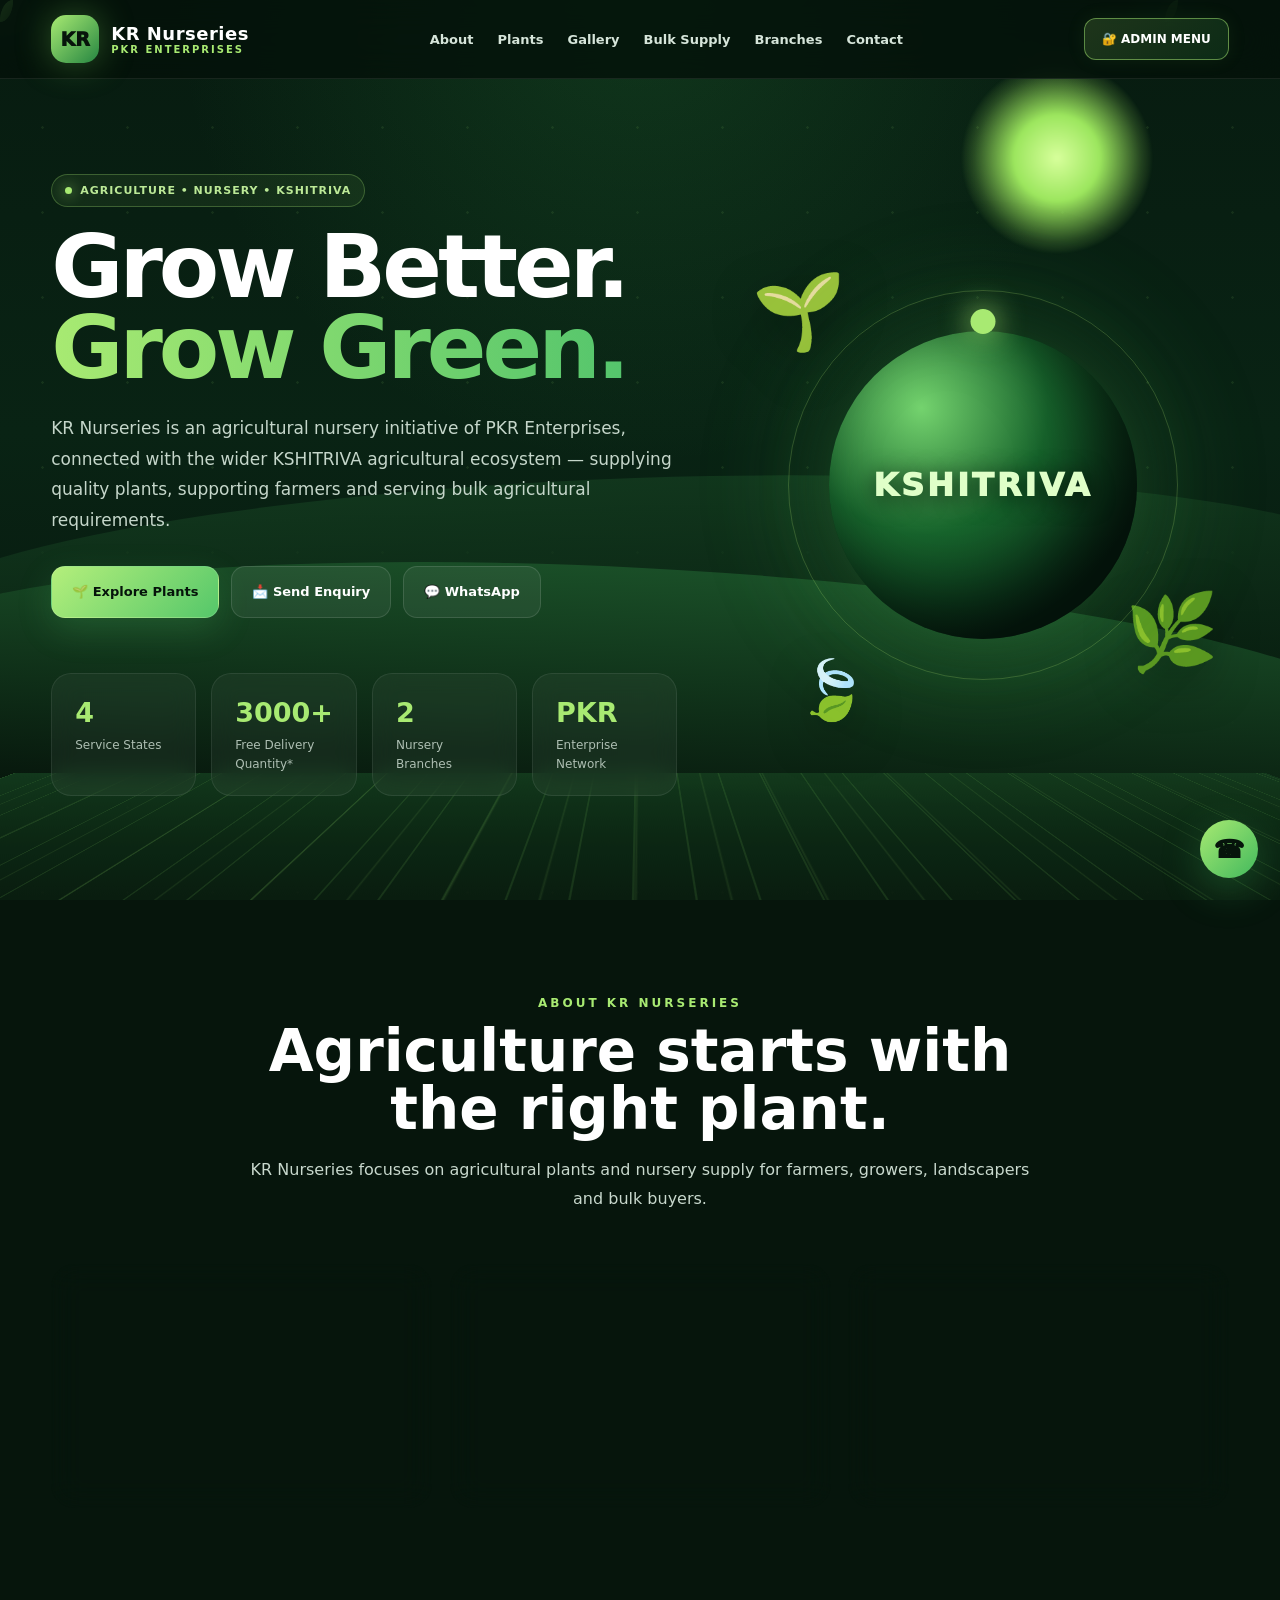
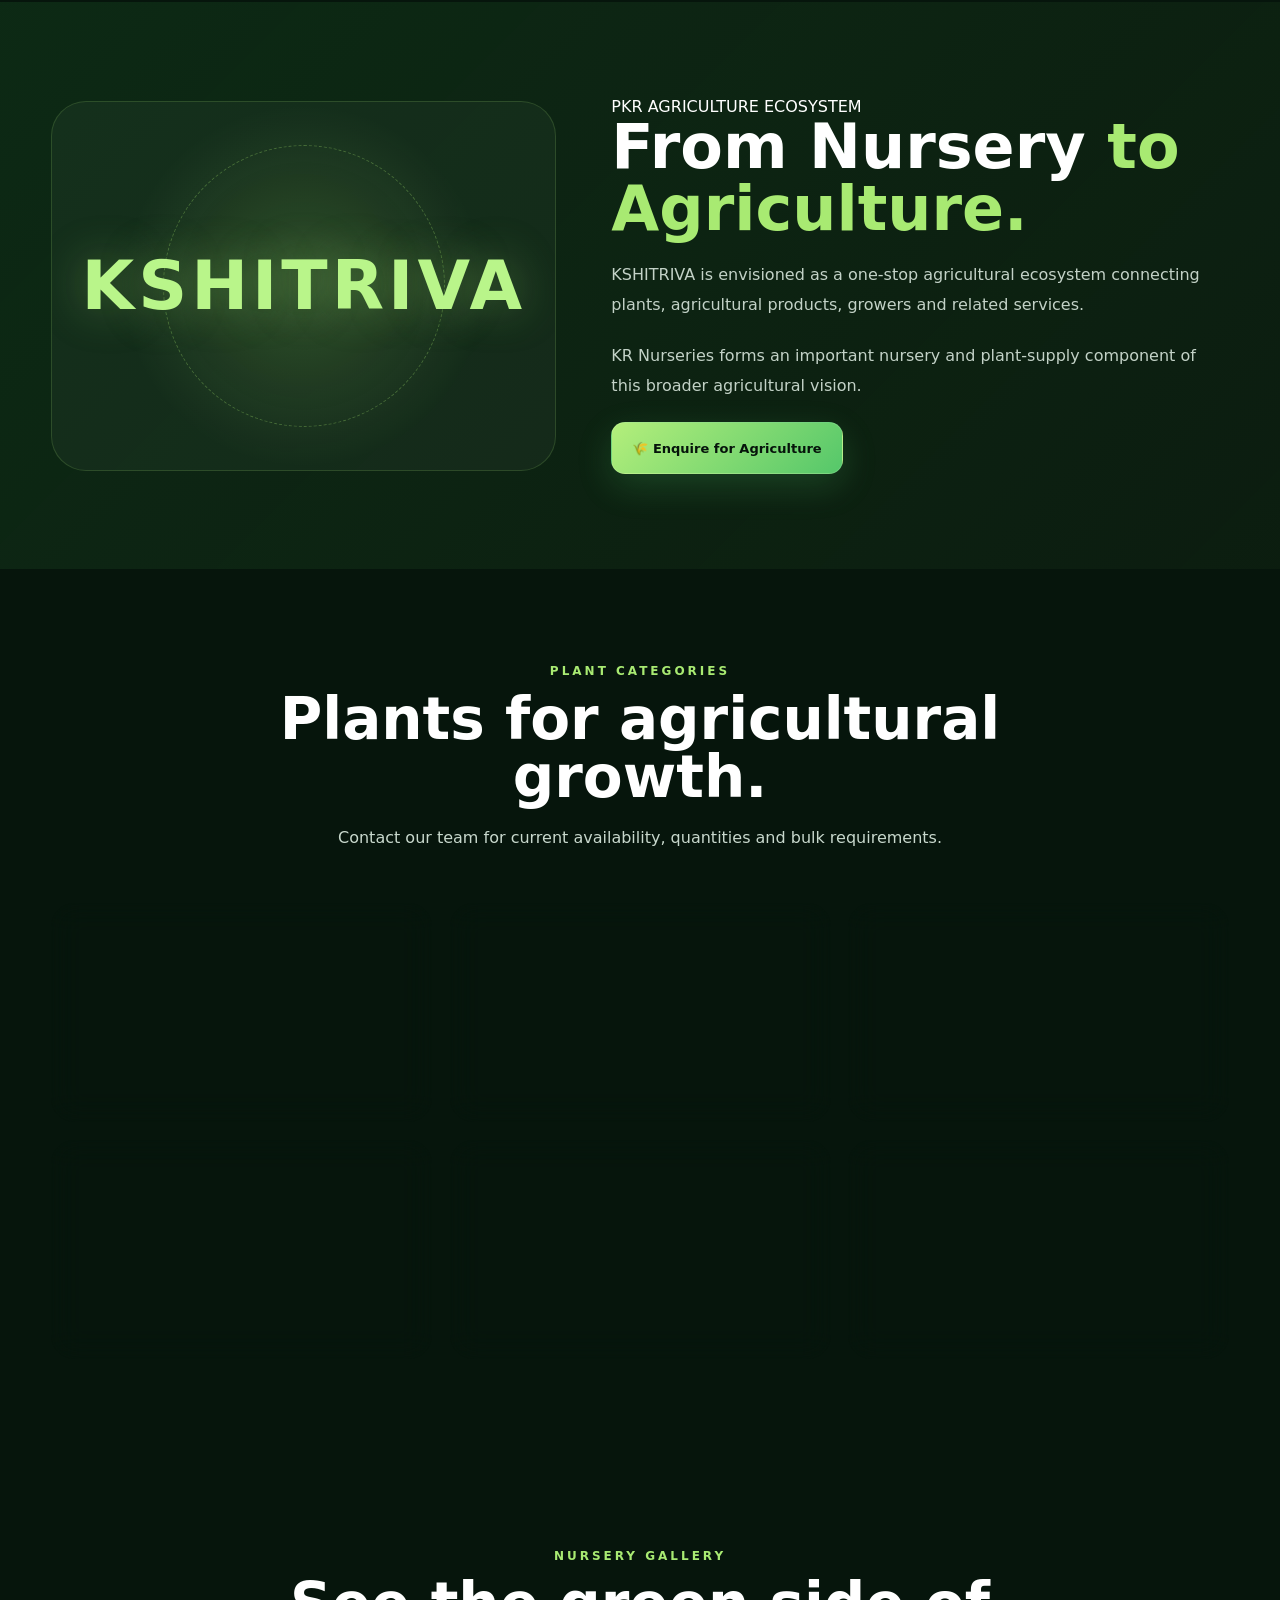
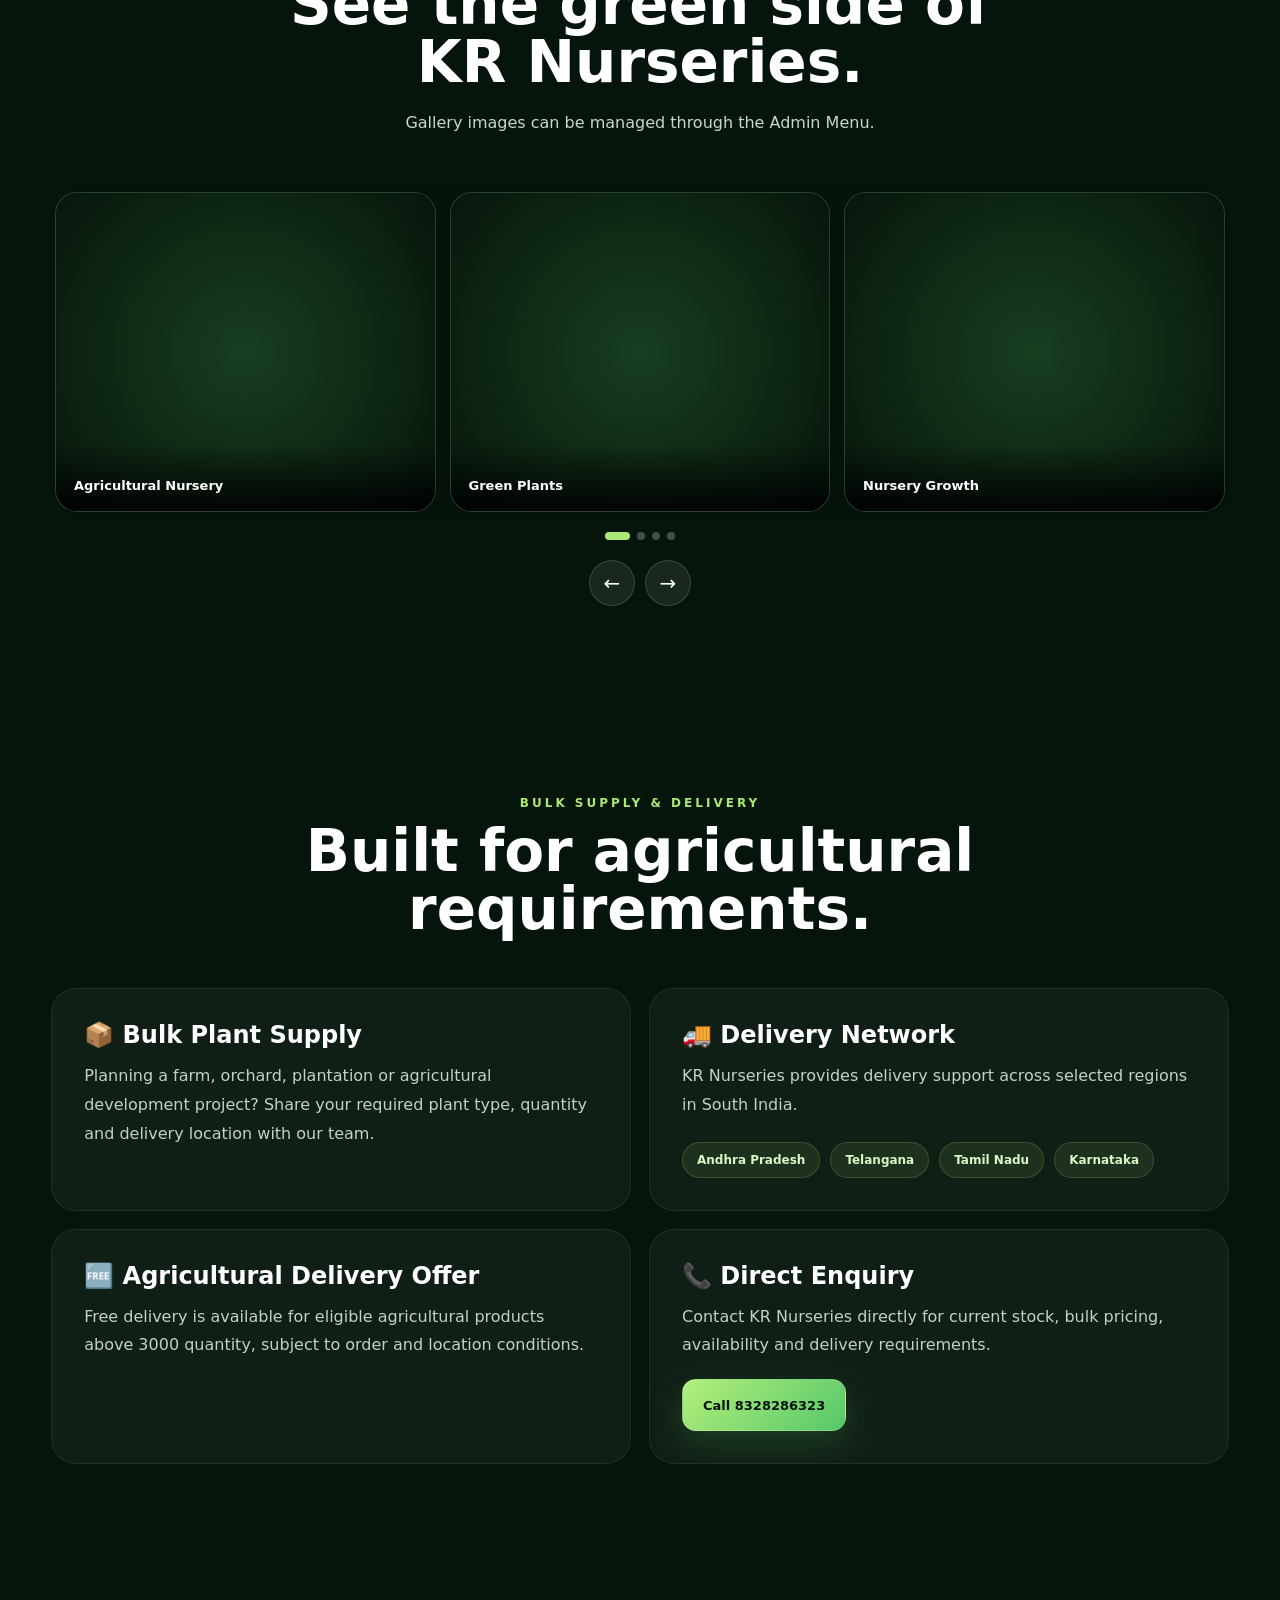
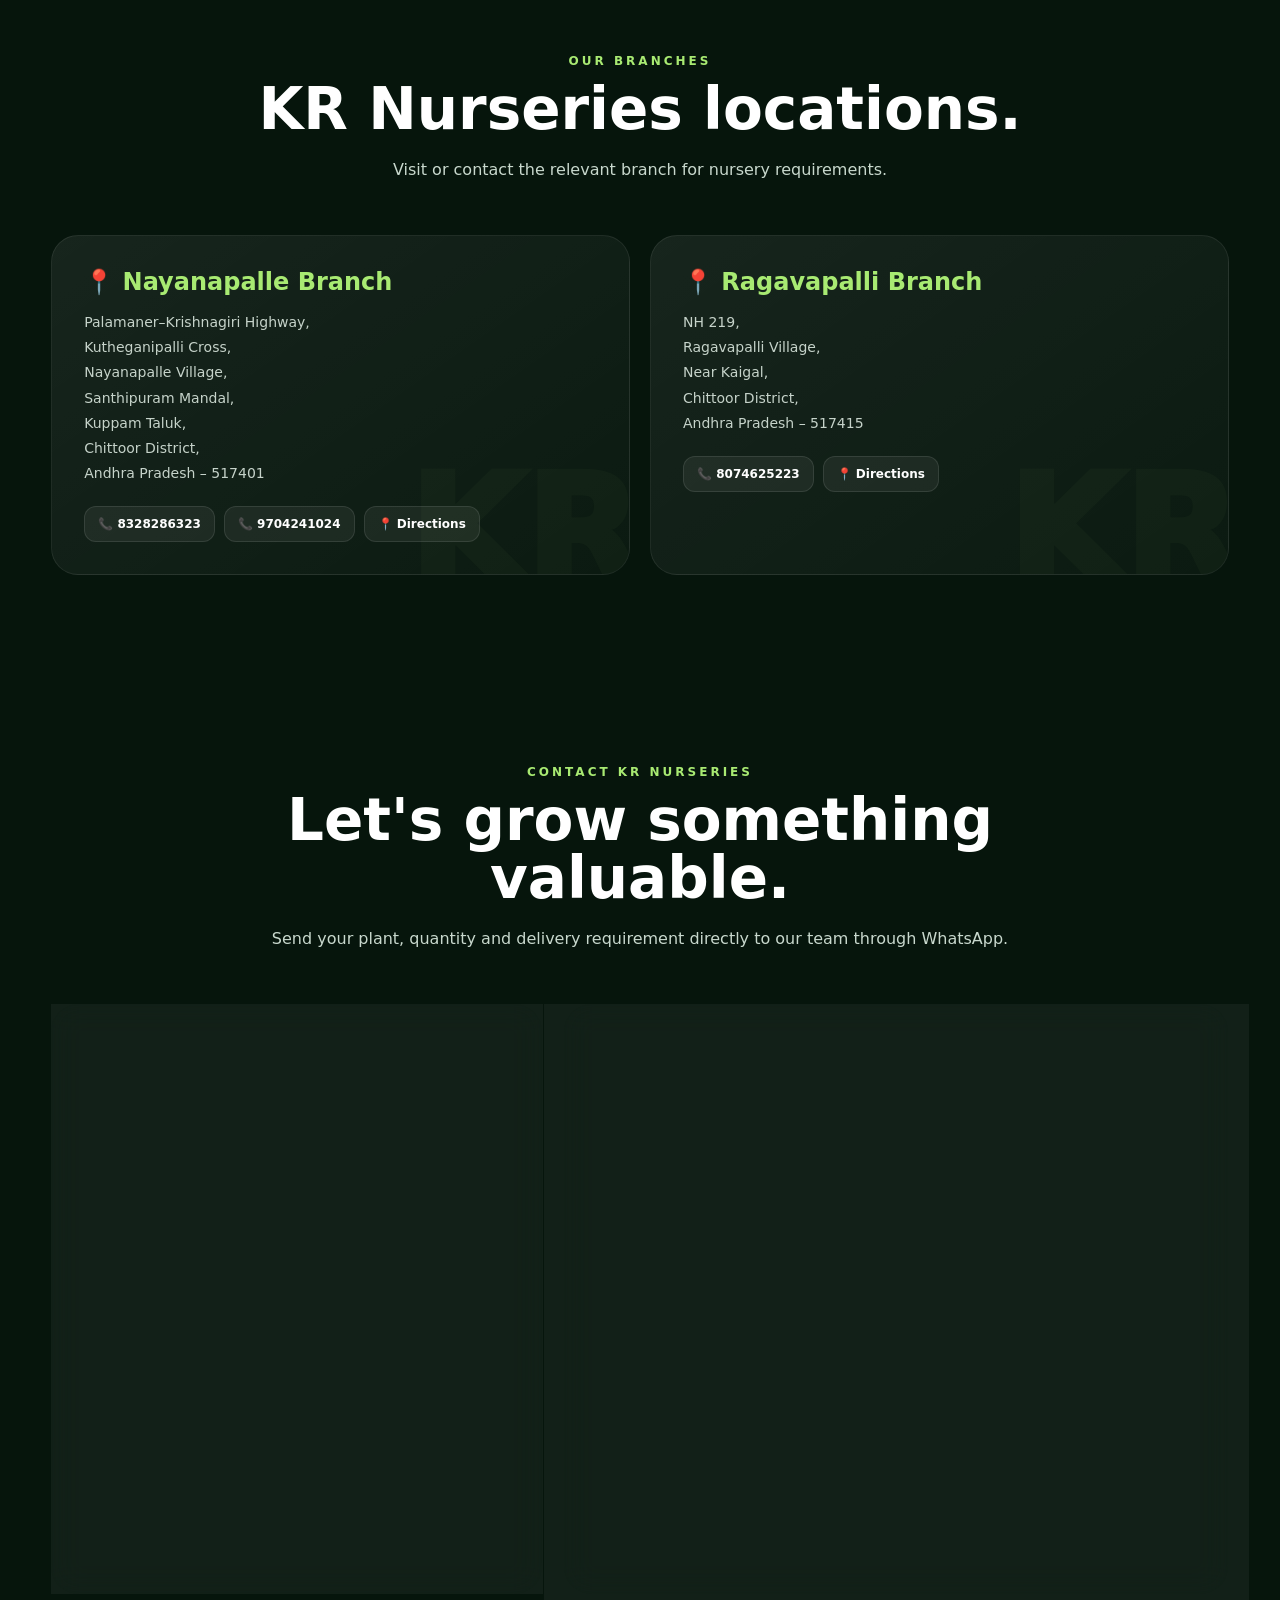
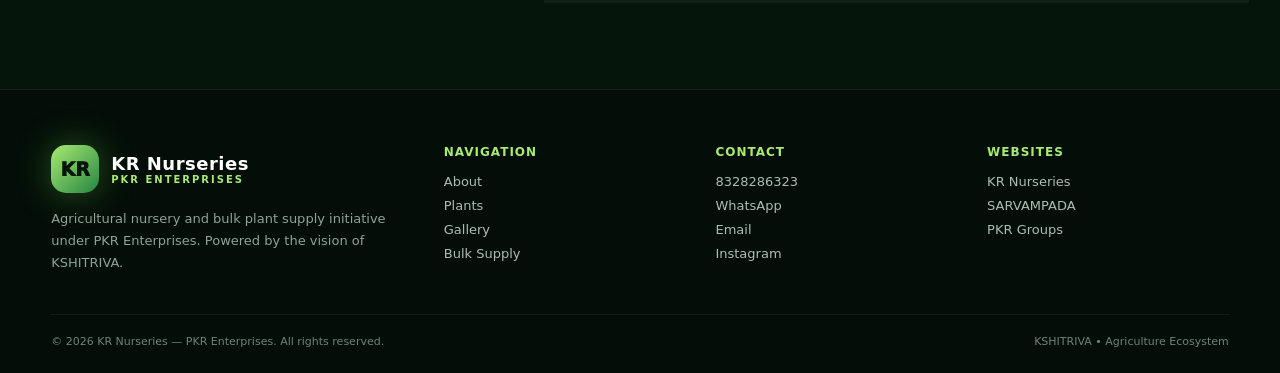
==== commit 1144eba7: "Update index.html" ====
--- a/public/index.html
+++ b/public/index.html
@@ -1,38 +1,38 @@
 <!DOCTYPE html>
 <html lang="en">
 <head>
+
 <meta charset="UTF-8">
 
 <meta name="viewport"
       content="width=device-width, initial-scale=1.0">
 
-<title>KR Nurseries | KSHITRIVA | Agricultural Plants & Bulk Supply</title>
+<title>
+KR Nurseries | KSHITRIVA | Agricultural Plants & Bulk Supply
+</title>
 
 <meta name="description"
-      content="KR Nurseries by PKR Enterprises - quality agricultural plants, nursery plants, bulk supply and delivery across Andhra Pradesh, Telangana, Tamil Nadu and Karnataka.">
+      content="KR Nurseries by PKR Enterprises and KSHITRIVA — agricultural plants, nursery products, bulk supply and delivery across Andhra Pradesh, Telangana, Tamil Nadu and Karnataka.">
 
 <meta name="keywords"
-      content="KR Nurseries, KSHITRIVA, agricultural plants, nursery plants, plants Kuppam, plants Nayanapalle, bulk plants Andhra Pradesh, PKR Enterprises">
+      content="KR Nurseries, KSHITRIVA, agricultural plants, nursery plants, plants Kuppam, plants Chittoor, agricultural nursery Andhra Pradesh, bulk plants, PKR Enterprises">
 
 <meta name="author"
-      content="KR Nurseries - PKR Enterprises">
+      content="PKR Enterprises">
 
 <meta name="robots"
       content="index, follow">
 
-<meta property="og:title"
-      content="KR Nurseries | KSHITRIVA">
-
-<meta property="og:description"
-      content="Agricultural plants, nursery plants, bulk supply and delivery by KR Nurseries.">
-
-<meta property="og:type"
-      content="website">
+<meta name="theme-color"
+      content="#0b2415">
+
+<link rel="canonical"
+      href="https://krnurseries.sarvampada.info/">
 
 <style>
 
 /* =========================================================
-   RESET
+   GLOBAL
 ========================================================= */
 
 *{
@@ -48,17 +48,21 @@
 body{
     font-family:
         Inter,
-        Arial,
-        Helvetica,
+        system-ui,
+        -apple-system,
+        BlinkMacSystemFont,
+        "Segoe UI",
         sans-serif;
 
-    background:#071b0d;
+    background:#06150c;
     color:#ffffff;
+
     overflow-x:hidden;
 }
 
 a{
     color:inherit;
+    text-decoration:none;
 }
 
 button,
@@ -68,229 +72,308 @@
     font:inherit;
 }
 
+button{
+    cursor:pointer;
+}
+
+.container{
+    width:min(1180px,92%);
+    margin:auto;
+}
+
+section{
+    position:relative;
+    padding:95px 0;
+    z-index:2;
+}
+
+.section-head{
+    text-align:center;
+    max-width:780px;
+    margin:0 auto 50px;
+}
+
+.section-head .eyebrow{
+    color:#a8ea72;
+    text-transform:uppercase;
+    letter-spacing:3px;
+    font-size:12px;
+    font-weight:900;
+    margin-bottom:12px;
+}
+
+.section-head h2{
+    font-size:clamp(32px,5vw,58px);
+    line-height:1;
+    margin-bottom:18px;
+}
+
+.section-head p{
+    color:#c8d8cd;
+    line-height:1.8;
+}
 
 /* =========================================================
-   AGRICULTURAL ANIMATED BACKGROUND
+   ANIMATED AGRICULTURAL BACKGROUND
 ========================================================= */
 
 .agri-bg{
     position:fixed;
     inset:0;
-    z-index:-10;
     overflow:hidden;
     pointer-events:none;
+    z-index:0;
+    background:
+        radial-gradient(
+            circle at 50% 0%,
+            rgba(52,160,74,.20),
+            transparent 42%
+        ),
+        linear-gradient(
+            180deg,
+            #071b10 0%,
+            #092314 48%,
+            #06150c 100%
+        );
+}
+
+.agri-bg::before{
+    content:"";
+    position:absolute;
+    inset:0;
+
+    background-image:
+        radial-gradient(
+            circle,
+            rgba(168,234,114,.7) 1px,
+            transparent 1.5px
+        );
+
+    background-size:85px 85px;
+
+    opacity:.12;
+
+    animation:
+        particlesMove 22s linear infinite;
+}
+
+.sun{
+    position:absolute;
+
+    width:190px;
+    height:190px;
+
+    border-radius:50%;
+
+    top:7%;
+    right:10%;
+
+    background:
+        radial-gradient(
+            circle,
+            #d7ff9b 0%,
+            #9ce65e 32%,
+            rgba(156,230,94,.2) 62%,
+            transparent 72%
+        );
+
+    filter:blur(1px);
+
+    animation:
+        sunPulse 5s ease-in-out infinite;
+}
+
+.hill{
+    position:absolute;
+
+    left:-10%;
+    right:-10%;
+
+    height:260px;
+
+    bottom:18%;
+
+    border-radius:50% 50% 0 0;
+
     background:
         linear-gradient(
             180deg,
-            #062b15 0%,
-            #0b5429 42%,
-            #164d27 100%
+            #143d20,
+            #071b0e
         );
-}
-
-.sun{
-    position:absolute;
-    width:230px;
-    height:230px;
-    border-radius:50%;
-
-    top:8%;
-    right:9%;
-
-    background:
-        radial-gradient(
-            circle,
-            #fff9bd 0%,
-            #ffd95c 32%,
-            #ffad28 65%,
-            transparent 70%
-        );
-
-    filter:blur(2px);
-
-    animation:
-        sunPulse 6s ease-in-out infinite;
-}
-
-@keyframes sunPulse{
-    0%,100%{
-        transform:scale(1);
-        opacity:.65;
-    }
-
-    50%{
-        transform:scale(1.1);
-        opacity:.9;
-    }
-}
-
-.hill{
-    position:absolute;
-    left:-10%;
-    width:120%;
-    border-radius:50% 50% 0 0;
-}
-
-.hill-one{
-    height:38%;
-    bottom:20%;
-    background:#0c4924;
+
+    opacity:.75;
+
     transform:rotate(-2deg);
 }
 
-.hill-two{
-    height:31%;
-    bottom:13%;
-    background:#0a391d;
-    transform:rotate(2deg);
-}
-
-.field{
-    position:absolute;
-    left:-20%;
-    bottom:-18%;
-    width:140%;
-    height:60%;
-
-    background:
-        repeating-linear-gradient(
-            165deg,
-            rgba(72,150,65,.55) 0px,
-            rgba(72,150,65,.55) 5px,
-            rgba(20,86,38,.6) 6px,
-            rgba(20,86,38,.6) 19px
-        );
-
-    transform:
-        perspective(500px)
-        rotateX(55deg);
-
-    opacity:.8;
-}
-
-.field-glow{
-    position:absolute;
-    left:0;
-    right:0;
-    bottom:25%;
-    height:30%;
+.hill.two{
+    bottom:8%;
+    transform:rotate(3deg);
+
+    opacity:.9;
 
     background:
         linear-gradient(
             180deg,
-            transparent,
-            rgba(95,190,85,.2),
-            transparent
+            #1b5229,
+            #06140b
         );
-
-    animation:fieldGlow 5s ease-in-out infinite;
-}
-
-@keyframes fieldGlow{
-    0%,100%{
-        opacity:.35;
-    }
-
-    50%{
-        opacity:.8;
-    }
-}
-
-
-/* =========================================================
-   FLOATING LEAVES
-========================================================= */
+}
+
+.field{
+    position:absolute;
+
+    left:-15%;
+    right:-15%;
+
+    bottom:-16%;
+
+    height:43%;
+
+    transform:
+        perspective(500px)
+        rotateX(58deg);
+
+    background:
+        repeating-linear-gradient(
+            90deg,
+            rgba(126,207,91,.14) 0,
+            rgba(126,207,91,.14) 2px,
+            transparent 2px,
+            transparent 55px
+        ),
+        linear-gradient(
+            180deg,
+            #123b1c,
+            #041008
+        );
+
+    opacity:.9;
+}
+
+.field::after{
+    content:"";
+
+    position:absolute;
+    inset:0;
+
+    background:
+        repeating-linear-gradient(
+            90deg,
+            transparent 0,
+            transparent 80px,
+            rgba(171,239,113,.13) 81px,
+            transparent 83px
+        );
+
+    animation:
+        fieldMove 8s linear infinite;
+}
 
 .leaf{
     position:absolute;
-    width:18px;
-    height:9px;
+
+    width:13px;
+    height:22px;
 
     border-radius:
         100% 0 100% 0;
 
-    background:
-        linear-gradient(
-            135deg,
-            #9ce67a,
-            #267b35
-        );
-
-    opacity:.6;
+    background:#78c957;
+
+    opacity:.55;
 
     animation:
-        leafFloat linear infinite;
+        leafFall linear infinite;
 }
 
 .leaf:nth-child(1){
-    left:8%;
-    top:18%;
+    left:10%;
+    animation-duration:11s;
+    animation-delay:-2s;
+}
+
+.leaf:nth-child(2){
+    left:28%;
+    animation-duration:15s;
+    animation-delay:-8s;
+}
+
+.leaf:nth-child(3){
+    left:54%;
     animation-duration:13s;
-}
-
-.leaf:nth-child(2){
-    left:22%;
-    top:65%;
+    animation-delay:-4s;
+}
+
+.leaf:nth-child(4){
+    left:76%;
     animation-duration:17s;
-}
-
-.leaf:nth-child(3){
-    left:42%;
-    top:25%;
-    animation-duration:11s;
-}
-
-.leaf:nth-child(4){
-    left:65%;
-    top:50%;
-    animation-duration:16s;
+    animation-delay:-10s;
 }
 
 .leaf:nth-child(5){
-    left:82%;
-    top:28%;
-    animation-duration:14s;
-}
-
-.leaf:nth-child(6){
     left:91%;
-    top:70%;
-    animation-duration:19s;
-}
-
-@keyframes leafFloat{
+    animation-duration:12s;
+    animation-delay:-5s;
+}
+
+@keyframes particlesMove{
+    from{
+        transform:translateY(0);
+    }
+
+    to{
+        transform:translateY(-85px);
+    }
+}
+
+@keyframes sunPulse{
+    0%,100%{
+        transform:scale(.95);
+        opacity:.65;
+    }
+
+    50%{
+        transform:scale(1.08);
+        opacity:.95;
+    }
+}
+
+@keyframes fieldMove{
+    from{
+        transform:translateX(0);
+    }
+
+    to{
+        transform:translateX(100px);
+    }
+}
+
+@keyframes leafFall{
 
     0%{
         transform:
-            translate3d(0,0,0)
+            translateY(-100px)
             rotate(0deg);
-    }
-
-    25%{
-        transform:
-            translate3d(70px,80px,0)
-            rotate(90deg);
-    }
-
-    50%{
-        transform:
-            translate3d(-30px,160px,0)
-            rotate(180deg);
-    }
-
-    75%{
-        transform:
-            translate3d(100px,250px,0)
-            rotate(270deg);
+        opacity:0;
+    }
+
+    10%{
+        opacity:.65;
+    }
+
+    90%{
+        opacity:.4;
     }
 
     100%{
         transform:
-            translate3d(-50px,380px,0)
-            rotate(360deg);
-    }
-}
-
+            translateY(105vh)
+            rotate(540deg);
+        opacity:0;
+    }
+}
 
 /* =========================================================
    HEADER
@@ -301,20 +384,18 @@
     top:0;
     z-index:1000;
 
-    background:
-        rgba(3,24,12,.82);
-
     backdrop-filter:
         blur(18px);
 
+    background:
+        rgba(4,18,10,.82);
+
     border-bottom:
-        1px solid rgba(255,255,255,.12);
+        1px solid
+        rgba(255,255,255,.08);
 }
 
 .navbar{
-    width:min(1250px,92%);
-    margin:auto;
-
     min-height:78px;
 
     display:flex;
@@ -328,8 +409,6 @@
     display:flex;
     align-items:center;
     gap:12px;
-
-    text-decoration:none;
 }
 
 .logo-mark{
@@ -344,288 +423,335 @@
     background:
         linear-gradient(
             135deg,
-            #b8ef72,
-            #22853c
+            #a8ea72,
+            #268642
         );
 
-    color:#06240e;
-
-    font-size:24px;
+    color:#07140b;
+
     font-weight:1000;
+    font-size:19px;
 
     box-shadow:
-        0 10px 35px
-        rgba(77,200,86,.3);
+        0 0 35px
+        rgba(126,220,87,.35);
+
+    animation:
+        logoFloat 3s ease-in-out infinite;
+}
+
+@keyframes logoFloat{
+
+    0%,100%{
+        transform:translateY(0);
+    }
+
+    50%{
+        transform:translateY(-4px);
+    }
 }
 
 .logo-text strong{
     display:block;
-    font-size:19px;
+    font-size:18px;
     letter-spacing:.5px;
 }
 
 .logo-text span{
     display:block;
+    color:#a8ea72;
     font-size:10px;
-    color:#a9dca8;
+    font-weight:800;
     letter-spacing:2px;
-    margin-top:3px;
-}
-
-nav{
+}
+
+.nav-links{
     display:flex;
     align-items:center;
-    gap:8px;
-}
-
-nav a{
-    text-decoration:none;
-    padding:10px 12px;
-    border-radius:10px;
-
+    gap:24px;
+}
+
+.nav-links a{
+    color:#d6e5da;
     font-size:13px;
-    font-weight:700;
-
-    color:#d7ebd9;
-
+    font-weight:800;
     transition:.25s;
 }
 
-nav a:hover{
-    background:rgba(255,255,255,.08);
-    color:#ffffff;
-}
-
-.nav-admin{
-    display:inline-flex;
+.nav-links a:hover{
+    color:#a8ea72;
+}
+
+.admin-btn{
+    display:inline-flex !important;
     align-items:center;
     justify-content:center;
 
-    padding:11px 16px;
-
-    border-radius:999px;
-
-    color:#ffffff;
+    min-height:42px;
+
+    padding:10px 17px;
+
+    border:1px solid
+        rgba(168,234,114,.5);
+
+    border-radius:12px;
 
     background:
         linear-gradient(
             135deg,
-            #164b28,
-            #38a653
+            rgba(168,234,114,.16),
+            rgba(48,141,70,.2)
         );
+
+    color:#ffffff;
+
+    font-size:12px;
+    font-weight:900;
+
+    z-index:9999;
+
+    box-shadow:
+        0 0 20px
+        rgba(126,220,87,.08);
+
+    transition:.25s;
+}
+
+.admin-btn:hover{
+    transform:translateY(-2px);
+
+    background:
+        linear-gradient(
+            135deg,
+            rgba(168,234,114,.28),
+            rgba(48,141,70,.32)
+        );
+
+    box-shadow:
+        0 10px 30px
+        rgba(126,220,87,.16);
+}
+
+.mobile-menu-btn{
+    display:none;
+
+    width:44px;
+    height:44px;
+
+    border:1px solid
+        rgba(255,255,255,.12);
+
+    border-radius:12px;
+
+    background:
+        rgba(255,255,255,.06);
+
+    color:#fff;
+
+    font-size:20px;
+}
+
+/* =========================================================
+   HERO
+========================================================= */
+
+.hero{
+    min-height:calc(100vh - 78px);
+
+    display:flex;
+    align-items:center;
+
+    padding-top:80px;
+    padding-bottom:90px;
+}
+
+.hero-grid{
+    display:grid;
+
+    grid-template-columns:
+        1.12fr
+        .88fr;
+
+    gap:60px;
+
+    align-items:center;
+}
+
+.badge{
+    display:inline-flex;
+
+    align-items:center;
+    gap:8px;
+
+    padding:9px 13px;
+
+    border-radius:999px;
 
     border:
         1px solid
-        rgba(190,255,174,.35);
+        rgba(168,234,114,.28);
+
+    background:
+        rgba(168,234,114,.07);
+
+    color:#bce997;
+
+    font-size:11px;
+    font-weight:900;
+
+    letter-spacing:1px;
+
+    margin-bottom:20px;
+}
+
+.badge::before{
+    content:"";
+
+    width:7px;
+    height:7px;
+
+    border-radius:50%;
+
+    background:#a8ea72;
 
     box-shadow:
-        0 8px 28px
-        rgba(0,0,0,.25);
-
-    font-weight:900;
-
-    white-space:nowrap;
-}
-
-.nav-admin:hover{
-    transform:translateY(-2px);
-}
-
-.menu-btn{
-    display:none;
-
-    width:45px;
-    height:45px;
-
-    border:1px solid
-        rgba(255,255,255,.15);
-
-    border-radius:12px;
-
-    background:
-        rgba(255,255,255,.08);
-
-    color:#ffffff;
-
-    cursor:pointer;
-}
-
-
-/* =========================================================
-   ANNOUNCEMENT
-========================================================= */
-
-.announcement{
+        0 0 14px
+        #a8ea72;
+
+    animation:
+        pulse 1.8s infinite;
+}
+
+@keyframes pulse{
+    0%,100%{
+        opacity:.4;
+        transform:scale(.8);
+    }
+
+    50%{
+        opacity:1;
+        transform:scale(1.2);
+    }
+}
+
+.hero h1{
+    font-size:
+        clamp(
+            46px,
+            7vw,
+            88px
+        );
+
+    line-height:.92;
+
+    letter-spacing:-4px;
+
+    margin-bottom:24px;
+}
+
+.hero h1 span{
+    color:#a8ea72;
+
     background:
         linear-gradient(
             90deg,
-            #c7f36a,
-            #6bcf65,
-            #c7f36a
+            #a8ea72,
+            #54c56c,
+            #a8ea72
         );
 
-    color:#08210d;
-
-    text-align:center;
-
-    padding:9px 15px;
-
-    font-size:12px;
-    font-weight:900;
-
-    letter-spacing:.7px;
-}
-
-
-/* =========================================================
-   HERO
-========================================================= */
-
-.hero{
-    width:min(1250px,92%);
-    margin:auto;
-
-    min-height:
-        calc(100vh - 120px);
-
-    display:grid;
-
-    grid-template-columns:
-        1.15fr .85fr;
-
-    align-items:center;
-
-    gap:60px;
-
-    padding:
-        80px 0;
-}
-
-.hero-content{
-    position:relative;
-}
-
-.kicker{
-    display:inline-flex;
-    align-items:center;
-    gap:8px;
-
-    padding:8px 13px;
-
-    border-radius:999px;
-
-    background:
-        rgba(160,230,112,.1);
-
-    border:
-        1px solid
-        rgba(173,240,121,.25);
-
-    color:#b8ed8a;
-
-    font-size:12px;
-    font-weight:900;
-
-    letter-spacing:1px;
-}
-
-.hero h1{
-    margin-top:22px;
-
-    font-size:
-        clamp(
-            48px,
-            7vw,
-            90px
-        );
-
-    line-height:.92;
-
-    letter-spacing:-4px;
-}
-
-.hero h1 span{
-    color:#a7eb70;
-
-    text-shadow:
-        0 0 35px
-        rgba(134,224,104,.3);
-}
-
-.hero-sub{
-    max-width:650px;
-
-    margin-top:25px;
-
-    color:#c8dfca;
-
-    font-size:
-        clamp(16px,2vw,20px);
-
-    line-height:1.7;
+    background-size:200% auto;
+
+    -webkit-background-clip:text;
+    background-clip:text;
+
+    color:transparent;
+
+    animation:
+        gradientMove 4s linear infinite;
+}
+
+@keyframes gradientMove{
+    to{
+        background-position:200% center;
+    }
+}
+
+.hero-description{
+    color:#c5d6ca;
+
+    font-size:17px;
+
+    line-height:1.8;
+
+    max-width:680px;
+
+    margin-bottom:30px;
 }
 
 .hero-actions{
     display:flex;
     flex-wrap:wrap;
-
     gap:12px;
-
-    margin-top:32px;
 }
 
 .btn{
     display:inline-flex;
+
     align-items:center;
     justify-content:center;
 
-    min-height:50px;
-
-    padding:
-        0 20px;
+    min-height:52px;
+
+    padding:0 20px;
 
     border-radius:14px;
 
-    text-decoration:none;
-
-    font-size:14px;
+    font-size:13px;
     font-weight:900;
 
     border:1px solid
-        rgba(255,255,255,.14);
-
-    transition:
-        transform .25s,
-        box-shadow .25s,
-        background .25s;
-}
-
-.btn:hover{
-    transform:translateY(-3px);
+        rgba(255,255,255,.12);
+
+    transition:.25s;
 }
 
 .btn-primary{
-    color:#09230e;
+    color:#06140b;
 
     background:
         linear-gradient(
             135deg,
-            #c9f77a,
-            #65c85d
+            #b4ef7b,
+            #55c76a
         );
 
     box-shadow:
-        0 15px 40px
-        rgba(94,204,88,.25);
+        0 12px 35px
+        rgba(84,199,106,.2);
+}
+
+.btn-primary:hover{
+    transform:translateY(-3px) scale(1.01);
+
+    box-shadow:
+        0 18px 45px
+        rgba(84,199,106,.3);
 }
 
 .btn-secondary{
     background:
-        rgba(255,255,255,.07);
-
-    color:#ffffff;
-}
-
+        rgba(255,255,255,.06);
+
+    color:#fff;
+}
+
+.btn-secondary:hover{
+    background:
+        rgba(255,255,255,.11);
+
+    transform:translateY(-3px);
+}
 
 /* =========================================================
    HERO VISUAL
@@ -634,815 +760,248 @@
 .hero-visual{
     position:relative;
 
-    min-height:480px;
+    min-height:520px;
 
     display:grid;
     place-items:center;
 }
 
-.hero-card{
-    position:relative;
-
-    width:min(420px,100%);
-    aspect-ratio:1/1;
-
-    border-radius:40px;
-
-    background:
-        linear-gradient(
-            145deg,
-            rgba(255,255,255,.12),
-            rgba(255,255,255,.035)
-        );
+.earth-orbit{
+    width:390px;
+    height:390px;
+
+    border-radius:50%;
 
     border:
         1px solid
-        rgba(255,255,255,.15);
-
-    backdrop-filter:
-        blur(20px);
+        rgba(168,234,114,.25);
 
     box-shadow:
-        0 35px 100px
-        rgba(0,0,0,.35);
-
-    overflow:hidden;
+        0 0 100px
+        rgba(73,180,83,.15),
+        inset 0 0 70px
+        rgba(73,180,83,.08);
+
+    position:relative;
 
     animation:
-        cardFloat 5s ease-in-out infinite;
-}
-
-@keyframes cardFloat{
-    0%,100%{
-        transform:translateY(0);
-    }
-
-    50%{
-        transform:translateY(-13px);
-    }
-}
-
-.hero-card::before{
+        orbitSpin 22s linear infinite;
+}
+
+.earth-orbit::before{
     content:"";
 
     position:absolute;
-    width:300px;
-    height:300px;
-
-    top:-80px;
-    right:-80px;
+
+    inset:40px;
 
     border-radius:50%;
 
     background:
         radial-gradient(
-            circle,
-            rgba(187,245,103,.35),
-            transparent 70%
+            circle at 30% 25%,
+            #74d36e,
+            #17642c 40%,
+            #072414 75%
         );
-}
-
-.plant{
+
+    box-shadow:
+        inset -35px -30px 70px
+        rgba(0,0,0,.55),
+        0 0 70px
+        rgba(81,190,88,.25);
+
+    animation:
+        earthPulse 5s ease-in-out infinite;
+}
+
+.earth-orbit::after{
+    content:"KSHITRIVA";
+
     position:absolute;
 
-    bottom:0;
-
-    width:100px;
-    height:270px;
-
+    inset:0;
+
+    display:grid;
+    place-items:center;
+
+    font-size:32px;
+
+    font-weight:1000;
+
+    letter-spacing:3px;
+
+    color:#dfffc8;
+
+    text-shadow:
+        0 4px 25px
+        rgba(0,0,0,.8);
+
+    animation:
+        orbitText 22s linear infinite reverse;
+}
+
+.orbit-dot{
+    position:absolute;
+
+    width:25px;
+    height:25px;
+
+    border-radius:50%;
+
+    background:#a8ea72;
+
+    box-shadow:
+        0 0 30px
+        #a8ea72;
+
+    top:18px;
     left:50%;
 
-    transform:
-        translateX(-50%);
-}
-
-.stem{
+    transform:translateX(-50%);
+}
+
+.plant-symbol{
     position:absolute;
 
-    left:50%;
-    bottom:0;
-
-    width:8px;
-    height:210px;
-
-    border-radius:999px;
-
-    background:
-        linear-gradient(
-            180deg,
-            #82db6a,
-            #236f35
+    font-size:75px;
+
+    filter:
+        drop-shadow(
+            0 15px 25px
+            rgba(0,0,0,.35)
         );
-}
-
-.plant-leaf{
-    position:absolute;
-
-    width:95px;
-    height:45px;
-
-    border-radius:
-        100% 0 100% 0;
-
-    background:
-        linear-gradient(
-            135deg,
-            #b5ed78,
-            #318847
-        );
-}
-
-.leaf-a{
-    left:-45px;
-    bottom:130px;
-    transform:rotate(-25deg);
-}
-
-.leaf-b{
-    right:-45px;
-    bottom:175px;
-    transform:
-        scaleX(-1)
-        rotate(-25deg);
-}
-
-.leaf-c{
-    left:-40px;
-    bottom:75px;
-    transform:rotate(-40deg);
-}
-
-.leaf-d{
-    right:-40px;
-    bottom:105px;
-    transform:
-        scaleX(-1)
-        rotate(-40deg);
-}
-
-.hero-card-label{
-    position:absolute;
-
-    left:25px;
-    right:25px;
-    bottom:25px;
-
-    padding:18px;
-
-    border-radius:20px;
-
-    background:
-        rgba(3,27,12,.7);
-
-    border:
-        1px solid
-        rgba(255,255,255,.12);
-
-    backdrop-filter:blur(15px);
-}
-
-.hero-card-label strong{
-    display:block;
-    font-size:22px;
-}
-
-.hero-card-label span{
-    color:#a7d8aa;
-    font-size:12px;
-}
-
+
+    animation:
+        plantFloat 4s ease-in-out infinite;
+}
+
+.plant-symbol.one{
+    top:8%;
+    left:3%;
+}
+
+.plant-symbol.two{
+    right:2%;
+    bottom:13%;
+
+    animation-delay:-1.5s;
+}
+
+.plant-symbol.three{
+    bottom:4%;
+    left:12%;
+
+    font-size:58px;
+
+    animation-delay:-3s;
+}
+
+@keyframes orbitSpin{
+    to{
+        transform:rotate(360deg);
+    }
+}
+
+@keyframes orbitText{
+    to{
+        transform:rotate(-360deg);
+    }
+}
+
+@keyframes earthPulse{
+    0%,100%{
+        transform:scale(.98);
+    }
+
+    50%{
+        transform:scale(1.02);
+    }
+}
+
+@keyframes plantFloat{
+    0%,100%{
+        transform:translateY(0) rotate(-3deg);
+    }
+
+    50%{
+        transform:translateY(-14px) rotate(3deg);
+    }
+}
 
 /* =========================================================
    METRICS
 ========================================================= */
 
 .metrics{
-    width:min(1100px,92%);
-    margin:0 auto 70px;
-
     display:grid;
 
     grid-template-columns:
         repeat(4,1fr);
 
-    gap:12px;
+    gap:15px;
+
+    margin-top:55px;
 }
 
 .metric{
-    padding:22px;
+    padding:23px;
 
     border-radius:20px;
-
-    background:
-        rgba(255,255,255,.055);
-
-    border:
-        1px solid
-        rgba(255,255,255,.09);
-
-    text-align:center;
-}
-
-.metric strong{
-    display:block;
-
-    color:#c3f477;
-
-    font-size:25px;
-}
-
-.metric span{
-    display:block;
-
-    margin-top:5px;
-
-    color:#a8c7aa;
-
-    font-size:11px;
-}
-
-
-/* =========================================================
-   GENERAL SECTIONS
-========================================================= */
-
-section{
-    position:relative;
-}
-
-.section{
-    width:min(1150px,92%);
-    margin:auto;
-
-    padding:
-        90px 0;
-}
-
-.section-heading{
-    max-width:720px;
-
-    margin-bottom:42px;
-}
-
-.section-heading .eyebrow{
-    color:#a8ea74;
-
-    text-transform:uppercase;
-
-    letter-spacing:2px;
-
-    font-size:11px;
-    font-weight:900;
-}
-
-.section-heading h2{
-    margin-top:10px;
-
-    font-size:
-        clamp(32px,5vw,55px);
-
-    line-height:1;
-
-    letter-spacing:-2px;
-}
-
-.section-heading p{
-    margin-top:16px;
-
-    color:#abc5ae;
-
-    line-height:1.7;
-}
-
-
-/* =========================================================
-   ABOUT
-========================================================= */
-
-.about-grid{
-    display:grid;
-
-    grid-template-columns:
-        .9fr 1.1fr;
-
-    gap:50px;
-
-    align-items:center;
-}
-
-.about-card{
-    padding:35px;
-
-    border-radius:30px;
-
-    background:
-        linear-gradient(
-            145deg,
-            rgba(93,171,83,.14),
-            rgba(255,255,255,.04)
-        );
-
-    border:
-        1px solid
-        rgba(255,255,255,.1);
-}
-
-.about-icon{
-    font-size:55px;
-    margin-bottom:15px;
-}
-
-.about-card h3{
-    font-size:28px;
-}
-
-.about-card p{
-    margin-top:15px;
-
-    color:#b8cdb9;
-
-    line-height:1.8;
-}
-
-.about-points{
-    display:grid;
-
-    gap:15px;
-}
-
-.about-point{
-    display:flex;
-    gap:15px;
-
-    padding:20px;
-
-    border-radius:18px;
 
     background:
         rgba(255,255,255,.045);
-
-    border:
-        1px solid
-        rgba(255,255,255,.07);
-}
-
-.about-point-icon{
-    width:40px;
-    height:40px;
-
-    flex:0 0 40px;
-
-    display:grid;
-    place-items:center;
-
-    border-radius:12px;
-
-    background:#173f24;
-}
-
-.about-point strong{
-    display:block;
-}
-
-.about-point span{
-    display:block;
-
-    margin-top:4px;
-
-    color:#a8c4aa;
-
-    font-size:13px;
-    line-height:1.5;
-}
-
-
-/* =========================================================
-   KSHITRIVA
-========================================================= */
-
-.kshit-section{
-    background:
-        linear-gradient(
-            90deg,
-            rgba(57,140,67,.08),
-            rgba(193,238,106,.05)
-        );
-}
-
-.kshit-card{
-    position:relative;
-
-    overflow:hidden;
-
-    padding:55px;
-
-    border-radius:35px;
-
-    background:
-        linear-gradient(
-            135deg,
-            #0b3d1d,
-            #124d27
-        );
-
-    border:
-        1px solid
-        rgba(179,237,119,.2);
-
-    box-shadow:
-        0 30px 100px
-        rgba(0,0,0,.25);
-}
-
-.kshit-card::after{
-    content:"KSHITRIVA";
-
-    position:absolute;
-
-    right:-30px;
-    bottom:-55px;
-
-    font-size:130px;
-    font-weight:1000;
-
-    color:
-        rgba(255,255,255,.025);
-
-    transform:rotate(-10deg);
-}
-
-.kshit-logo{
-    display:inline-block;
-
-    padding:8px 14px;
-
-    border-radius:999px;
-
-    background:
-        rgba(195,239,114,.13);
-
-    color:#c5f47b;
-
-    font-weight:1000;
-
-    letter-spacing:2px;
-}
-
-.kshit-card h2{
-    margin-top:18px;
-
-    font-size:
-        clamp(35px,5vw,60px);
-}
-
-.kshit-card p{
-    max-width:760px;
-
-    margin-top:15px;
-
-    color:#b9d3bc;
-
-    line-height:1.8;
-}
-
-
-/* =========================================================
-   PLANT CATEGORIES
-========================================================= */
-
-.category-grid{
-    display:grid;
-
-    grid-template-columns:
-        repeat(3,1fr);
-
-    gap:18px;
-}
-
-.category{
-    position:relative;
-
-    min-height:230px;
-
-    padding:28px;
-
-    border-radius:25px;
-
-    overflow:hidden;
-
-    background:
-        linear-gradient(
-            145deg,
-            rgba(255,255,255,.08),
-            rgba(255,255,255,.025)
-        );
-
-    border:
-        1px solid
-        rgba(255,255,255,.1);
-
-    transition:
-        transform .3s,
-        border-color .3s;
-}
-
-.category:hover{
-    transform:translateY(-8px);
-
-    border-color:
-        rgba(180,240,115,.4);
-}
-
-.category-icon{
-    font-size:43px;
-}
-
-.category h3{
-    margin-top:18px;
-    font-size:21px;
-}
-
-.category p{
-    margin-top:8px;
-
-    color:#9fbea4;
-
-    line-height:1.5;
-
-    font-size:13px;
-}
-
-
-/* =========================================================
-   GALLERY
-========================================================= */
-
-.gallery-wrap{
-    position:relative;
-}
-
-.gallery-viewport{
-    overflow:hidden;
-    border-radius:28px;
-}
-
-#galleryGrid{
-    display:grid;
-
-    grid-template-columns:
-        repeat(3,1fr);
-
-    gap:14px;
-
-    transition:
-        transform .55s ease;
-}
-
-.gallery-item{
-    position:relative;
-
-    aspect-ratio:4/3;
-
-    overflow:hidden;
-
-    border-radius:20px;
-
-    background:#102c18;
-
-    border:
-        1px solid
-        rgba(255,255,255,.1);
-}
-
-.gallery-item img{
-    width:100%;
-    height:100%;
-
-    object-fit:cover;
-
-    display:block;
-
-    transition:
-        transform .5s ease;
-}
-
-.gallery-item:hover img{
-    transform:scale(1.08);
-}
-
-.gallery-caption{
-    position:absolute;
-
-    left:0;
-    right:0;
-    bottom:0;
-
-    padding:18px;
-
-    background:
-        linear-gradient(
-            transparent,
-            rgba(0,0,0,.85)
-        );
-
-    font-weight:800;
-}
-
-.gallery-btns{
-    display:flex;
-
-    justify-content:center;
-
-    gap:10px;
-
-    margin-top:20px;
-}
-
-.gallery-btn{
-    width:45px;
-    height:45px;
-
-    border-radius:50%;
-
-    border:
-        1px solid
-        rgba(255,255,255,.15);
-
-    background:
-        rgba(255,255,255,.08);
-
-    color:#ffffff;
-
-    cursor:pointer;
-
-    font-size:20px;
-}
-
-.gallery-btn:hover{
-    background:#2f8d46;
-}
-
-#galleryDots{
-    display:flex;
-
-    justify-content:center;
-
-    gap:7px;
-
-    margin-top:16px;
-}
-
-.gallery-dot{
-    width:8px;
-    height:8px;
-
-    border-radius:50%;
-
-    border:0;
-
-    background:
-        rgba(255,255,255,.25);
-
-    cursor:pointer;
-}
-
-.gallery-dot.active{
-    width:25px;
-    border-radius:99px;
-
-    background:#a8ea72;
-}
-
-
-/* =========================================================
-   BULK SUPPLY
-========================================================= */
-
-.bulk-grid{
-    display:grid;
-
-    grid-template-columns:
-        1fr 1fr;
-
-    gap:18px;
-}
-
-.bulk-card{
-    padding:35px;
-
-    border-radius:28px;
-
-    background:
-        rgba(255,255,255,.055);
-
-    border:
-        1px solid
-        rgba(255,255,255,.09);
-}
-
-.bulk-card h3{
-    font-size:25px;
-}
-
-.bulk-card p{
-    margin-top:12px;
-
-    color:#abc3ad;
-
-    line-height:1.7;
-}
-
-.check-list{
-    margin-top:20px;
-
-    display:grid;
-
-    gap:12px;
-
-    list-style:none;
-}
-
-.check-list li{
-    display:flex;
-
-    gap:10px;
-
-    color:#c4d8c6;
-
-    font-size:14px;
-}
-
-.check-list li::before{
-    content:"✓";
-
-    color:#b5ef79;
-
-    font-weight:1000;
-}
-
-
-/* =========================================================
-   DELIVERY
-========================================================= */
-
-.delivery-grid{
-    display:grid;
-
-    grid-template-columns:
-        repeat(4,1fr);
-
-    gap:14px;
-}
-
-.delivery-card{
-    padding:28px 20px;
-
-    border-radius:22px;
-
-    text-align:center;
-
-    background:
-        rgba(255,255,255,.05);
 
     border:
         1px solid
         rgba(255,255,255,.08);
-}
-
-.delivery-card strong{
+
+    backdrop-filter:
+        blur(12px);
+
+    transition:.25s;
+}
+
+.metric:hover{
+    transform:translateY(-5px);
+
+    border-color:
+        rgba(168,234,114,.25);
+}
+
+.metric strong{
     display:block;
 
-    font-size:18px;
-}
-
-.delivery-card span{
-    display:block;
-
-    margin-top:6px;
-
-    color:#99ba9e;
+    font-size:27px;
+
+    color:#a8ea72;
+
+    margin-bottom:6px;
+}
+
+.metric span{
+    color:#aebfb3;
 
     font-size:12px;
 }
 
-
 /* =========================================================
-   BRANCHES
+   CARDS
 ========================================================= */
 
-.branch-grid{
+.cards{
     display:grid;
 
     grid-template-columns:
-        repeat(2,1fr);
-
-    gap:20px;
-}
-
-.branch{
-    padding:32px;
-
-    border-radius:28px;
+        repeat(3,1fr);
+
+    gap:18px;
+}
+
+.card{
+    padding:28px;
+
+    border-radius:24px;
 
     background:
         linear-gradient(
@@ -1453,38 +1012,487 @@
 
     border:
         1px solid
+        rgba(255,255,255,.09);
+
+    backdrop-filter:
+        blur(15px);
+
+    transition:
+        transform .3s,
+        border .3s,
+        box-shadow .3s;
+}
+
+.card:hover{
+    transform:
+        translateY(-8px);
+
+    border-color:
+        rgba(168,234,114,.3);
+
+    box-shadow:
+        0 25px 70px
+        rgba(0,0,0,.22);
+}
+
+.card-icon{
+    width:58px;
+    height:58px;
+
+    display:grid;
+    place-items:center;
+
+    border-radius:18px;
+
+    background:
+        rgba(168,234,114,.12);
+
+    font-size:28px;
+
+    margin-bottom:20px;
+}
+
+.card h3{
+    margin-bottom:10px;
+
+    font-size:20px;
+}
+
+.card p{
+    color:#b9cabe;
+
+    line-height:1.75;
+
+    font-size:14px;
+}
+
+/* =========================================================
+   KSHITRIVA FEATURE
+========================================================= */
+
+.kshit{
+    overflow:hidden;
+
+    background:
+        linear-gradient(
+            135deg,
+            rgba(39,117,53,.22),
+            rgba(168,234,114,.04)
+        );
+}
+
+.kshit-grid{
+    display:grid;
+
+    grid-template-columns:
+        .9fr
+        1.1fr;
+
+    gap:55px;
+
+    align-items:center;
+}
+
+.kshit-logo{
+    min-height:370px;
+
+    border-radius:35px;
+
+    display:grid;
+    place-items:center;
+
+    position:relative;
+
+    background:
+        radial-gradient(
+            circle,
+            rgba(168,234,114,.18),
+            transparent 58%
+        ),
+        rgba(255,255,255,.035);
+
+    border:
+        1px solid
+        rgba(168,234,114,.16);
+
+    overflow:hidden;
+}
+
+.kshit-logo::before{
+    content:"";
+
+    position:absolute;
+
+    width:280px;
+    height:280px;
+
+    border:
+        1px dashed
+        rgba(168,234,114,.3);
+
+    border-radius:50%;
+
+    animation:
+        orbitSpin 18s linear infinite;
+}
+
+.kshit-logo strong{
+    font-size:
+        clamp(
+            36px,
+            6vw,
+            68px
+        );
+
+    letter-spacing:4px;
+
+    color:#b9f58a;
+
+    text-shadow:
+        0 0 45px
+        rgba(168,234,114,.35);
+
+    z-index:1;
+}
+
+.kshit-content h2{
+    font-size:
+        clamp(
+            35px,
+            5vw,
+            62px
+        );
+
+    line-height:1;
+
+    margin-bottom:20px;
+}
+
+.kshit-content h2 span{
+    color:#a8ea72;
+}
+
+.kshit-content p{
+    color:#c3d2c7;
+
+    line-height:1.85;
+
+    margin-bottom:22px;
+}
+
+/* =========================================================
+   GALLERY
+========================================================= */
+
+.gallery-wrap{
+    position:relative;
+}
+
+.gallery-viewport{
+    overflow:hidden;
+
+    border-radius:30px;
+
+    padding:4px;
+}
+
+#galleryGrid{
+    display:flex;
+
+    flex-wrap:nowrap;
+
+    width:100%;
+
+    gap:14px;
+
+    transition:
+        transform .55s
+        cubic-bezier(.22,.61,.36,1);
+
+    will-change:transform;
+}
+
+.gallery-item{
+    position:relative;
+
+    flex:
+        0 0
+        calc(
+            (100% - 28px) / 3
+        );
+
+    height:320px;
+
+    overflow:hidden;
+
+    border-radius:22px;
+
+    background:#102c18;
+
+    border:
+        1px solid
         rgba(255,255,255,.1);
-}
-
-.branch-number{
-    display:inline-flex;
-
-    padding:7px 11px;
+
+    display:flex;
+
+    align-items:center;
+    justify-content:center;
+
+    box-shadow:
+        0 15px 45px
+        rgba(0,0,0,.2);
+}
+
+.gallery-item img{
+    width:100%;
+    height:100%;
+
+    display:block;
+
+    object-fit:contain;
+
+    object-position:center;
+
+    background:
+        radial-gradient(
+            circle,
+            #183e20,
+            #07160c
+        );
+
+    transition:
+        transform .5s ease;
+}
+
+.gallery-item:hover img{
+    transform:scale(1.04);
+}
+
+.gallery-caption{
+    position:absolute;
+
+    left:0;
+    right:0;
+    bottom:0;
+
+    padding:35px 18px 18px;
+
+    background:
+        linear-gradient(
+            transparent,
+            rgba(0,0,0,.88)
+        );
+
+    font-weight:900;
+
+    font-size:13px;
+}
+
+.gallery-btns{
+    display:flex;
+
+    justify-content:center;
+
+    gap:10px;
+
+    margin-top:20px;
+}
+
+.gallery-btn{
+    width:46px;
+    height:46px;
+
+    border-radius:50%;
+
+    border:
+        1px solid
+        rgba(255,255,255,.15);
+
+    background:
+        rgba(255,255,255,.08);
+
+    color:#ffffff;
+
+    cursor:pointer;
+
+    font-size:20px;
+
+    transition:.2s;
+}
+
+.gallery-btn:hover{
+    background:#2f8d46;
+
+    transform:scale(1.05);
+}
+
+#galleryDots{
+    display:flex;
+
+    justify-content:center;
+
+    gap:7px;
+
+    margin-top:16px;
+}
+
+.gallery-dot{
+    width:8px;
+    height:8px;
+
+    border-radius:50%;
+
+    border:0;
+
+    background:
+        rgba(255,255,255,.25);
+
+    cursor:pointer;
+
+    transition:.2s;
+}
+
+.gallery-dot.active{
+    width:25px;
+
+    border-radius:99px;
+
+    background:#a8ea72;
+}
+
+/* =========================================================
+   BULK / DELIVERY
+========================================================= */
+
+.feature-grid{
+    display:grid;
+
+    grid-template-columns:
+        repeat(2,1fr);
+
+    gap:18px;
+}
+
+.feature-box{
+    padding:32px;
+
+    border-radius:25px;
+
+    background:
+        rgba(255,255,255,.045);
+
+    border:
+        1px solid
+        rgba(255,255,255,.08);
+}
+
+.feature-box h3{
+    font-size:24px;
+
+    margin-bottom:13px;
+}
+
+.feature-box p{
+    color:#c2d2c7;
+
+    line-height:1.8;
+}
+
+.region-list{
+    display:flex;
+
+    flex-wrap:wrap;
+
+    gap:10px;
+
+    margin-top:22px;
+}
+
+.region{
+    padding:10px 14px;
 
     border-radius:999px;
 
     background:
-        rgba(171,238,110,.1);
-
-    color:#b9ed7a;
-
-    font-size:11px;
-
-    font-weight:900;
+        rgba(168,234,114,.09);
+
+    border:
+        1px solid
+        rgba(168,234,114,.18);
+
+    color:#d8f8c6;
+
+    font-size:12px;
+
+    font-weight:800;
+}
+
+/* =========================================================
+   BRANCHES
+========================================================= */
+
+.branch-grid{
+    display:grid;
+
+    grid-template-columns:
+        repeat(2,1fr);
+
+    gap:20px;
+}
+
+.branch{
+    padding:32px;
+
+    border-radius:27px;
+
+    background:
+        linear-gradient(
+            145deg,
+            rgba(255,255,255,.07),
+            rgba(255,255,255,.025)
+        );
+
+    border:
+        1px solid
+        rgba(255,255,255,.08);
+
+    position:relative;
+
+    overflow:hidden;
+}
+
+.branch::after{
+    content:"KR";
+
+    position:absolute;
+
+    right:-10px;
+    bottom:-45px;
+
+    font-size:150px;
+
+    font-weight:1000;
+
+    color:
+        rgba(168,234,114,.035);
 }
 
 .branch h3{
-    margin-top:15px;
-
-    font-size:25px;
+    color:#a8ea72;
+
+    margin-bottom:14px;
+
+    font-size:24px;
 }
 
 .branch p{
-    margin-top:12px;
-
-    color:#a8c3aa;
+    color:#c6d3ca;
 
     line-height:1.8;
+
+    font-size:14px;
+
+    margin-bottom:20px;
 }
 
 .branch-contact{
@@ -1494,644 +1502,628 @@
 
     gap:9px;
 
-    margin-top:20px;
+    position:relative;
+
+    z-index:2;
 }
 
 .contact-chip{
-    display:inline-flex;
-
-    align-items:center;
-
-    padding:
-        10px 13px;
+    padding:10px 13px;
 
     border-radius:12px;
 
     background:
-        rgba(255,255,255,.07);
+        rgba(255,255,255,.06);
 
     border:
         1px solid
-        rgba(255,255,255,.09);
-
-    text-decoration:none;
+        rgba(255,255,255,.1);
+
+    color:#ffffff;
 
     font-size:12px;
 
     font-weight:800;
 }
 
+.contact-chip:hover{
+    background:
+        rgba(168,234,114,.12);
+
+    border-color:
+        rgba(168,234,114,.25);
+}
 
 /* =========================================================
    CONTACT
 ========================================================= */
 
-.contact-section{
-    padding-bottom:110px;
-}
-
 .contact-grid{
     display:grid;
 
     grid-template-columns:
-        .8fr 1.2fr;
-
-    gap:25px;
-}
-
-.contact-card{
+        .85fr
+        1.15fr;
+
+    gap:22px;
+}
+
+.contact-card,
+.form-card{
     padding:32px;
 
     border-radius:28px;
 
     background:
-        rgba(255,255,255,.055);
+        rgba(255,255,255,.05);
 
     border:
         1px solid
-        rgba(255,255,255,.09);
-}
-
-.contact-card h3{
-    font-size:25px;
+        rgba(255,255,255,.08);
+
+    backdrop-filter:
+        blur(15px);
+}
+
+.contact-card h3,
+.form-card h3{
+    font-size:27px;
+
+    margin-bottom:12px;
 }
 
 .contact-card > p{
-    margin-top:10px;
-
-    color:#a9c4ab;
-
-    line-height:1.7;
+    color:#b9c9bf;
+
+    line-height:1.8;
+
+    margin-bottom:25px;
 }
 
 .contact-info{
     display:grid;
 
     gap:12px;
-
-    margin-top:25px;
 }
 
 .contact-info-item{
     padding:16px;
 
-    border-radius:15px;
+    border-radius:16px;
 
     background:
         rgba(255,255,255,.045);
+
+    border:
+        1px solid
+        rgba(255,255,255,.07);
 }
 
 .contact-info-item small{
     display:block;
 
-    color:#8eae94;
+    color:#93aa9b;
 
     font-size:10px;
 
     text-transform:uppercase;
 
-    letter-spacing:1.5px;
-}
-
-.contact-info-item strong,
+    letter-spacing:1px;
+
+    margin-bottom:6px;
+}
+
+.contact-info-item strong{
+    color:#fff;
+
+    font-size:14px;
+}
+
 .contact-info-item a{
-    display:block;
-
-    margin-top:5px;
-
-    color:#ffffff;
+    color:#a8ea72;
+}
+
+.form-grid{
+    display:grid;
+
+    grid-template-columns:
+        repeat(2,1fr);
+
+    gap:13px;
+}
+
+.form-group{
+    display:flex;
+
+    flex-direction:column;
+
+    gap:7px;
+}
+
+.form-group.full{
+    grid-column:1/-1;
+}
+
+.form-group label{
+    color:#a9baaf;
+
+    font-size:11px;
 
     font-weight:800;
-
-    text-decoration:none;
-
-    word-break:break-word;
-}
-
-.contact-info-item a:hover{
-    color:#b9ef7b;
-}
-
-form{
+}
+
+.form-group input,
+.form-group textarea,
+.form-group select{
+    width:100%;
+
+    border:
+        1px solid
+        rgba(255,255,255,.1);
+
+    border-radius:13px;
+
+    background:
+        rgba(0,0,0,.18);
+
+    color:#fff;
+
+    outline:none;
+
+    padding:13px 14px;
+}
+
+.form-group input:focus,
+.form-group textarea:focus,
+.form-group select:focus{
+    border-color:
+        rgba(168,234,114,.45);
+
+    box-shadow:
+        0 0 0 3px
+        rgba(168,234,114,.06);
+}
+
+.form-group textarea{
+    min-height:130px;
+
+    resize:vertical;
+}
+
+.form-card .btn{
+    width:100%;
+
+    margin-top:15px;
+}
+
+/* =========================================================
+   FOOTER
+========================================================= */
+
+footer{
+    position:relative;
+
+    z-index:2;
+
+    padding:55px 0 25px;
+
+    border-top:
+        1px solid
+        rgba(255,255,255,.08);
+
+    background:
+        rgba(3,12,7,.75);
+}
+
+.footer-grid{
     display:grid;
 
-    gap:13px;
-
-    margin-top:22px;
-}
-
-.form-row{
+    grid-template-columns:
+        1.5fr
+        1fr
+        1fr
+        1fr;
+
+    gap:30px;
+}
+
+.footer-brand p{
+    color:#8fa398;
+
+    line-height:1.7;
+
+    font-size:13px;
+
+    max-width:380px;
+
+    margin-top:15px;
+}
+
+.footer-title{
+    font-size:12px;
+
+    color:#a8ea72;
+
+    font-weight:900;
+
+    letter-spacing:1px;
+
+    text-transform:uppercase;
+
+    margin-bottom:15px;
+}
+
+.footer-links{
     display:grid;
 
-    grid-template-columns:
-        1fr 1fr;
-
-    gap:13px;
-}
-
-input,
-textarea{
-    width:100%;
+    gap:9px;
+}
+
+.footer-links a{
+    color:#aebdb3;
+
+    font-size:13px;
+
+    transition:.2s;
+}
+
+.footer-links a:hover{
+    color:#a8ea72;
+}
+
+.footer-bottom{
+    margin-top:40px;
+
+    padding-top:20px;
+
+    border-top:
+        1px solid
+        rgba(255,255,255,.07);
+
+    display:flex;
+
+    justify-content:space-between;
+
+    gap:15px;
+
+    color:#718278;
+
+    font-size:11px;
+}
+
+/* =========================================================
+   FLOATING WHATSAPP
+========================================================= */
+
+.floatwa{
+    position:fixed;
+
+    right:22px;
+    bottom:22px;
+
+    width:58px;
+    height:58px;
+
+    border-radius:50%;
+
+    display:grid;
+    place-items:center;
+
+    background:
+        linear-gradient(
+            135deg,
+            #a8ea72,
+            #42b95d
+        );
+
+    color:#06140b;
+
+    font-size:25px;
+
+    font-weight:1000;
+
+    z-index:1500;
+
+    box-shadow:
+        0 12px 40px
+        rgba(66,185,93,.3);
+
+    animation:
+        waPulse 2.4s infinite;
+}
+
+@keyframes waPulse{
+
+    0%,100%{
+        box-shadow:
+            0 12px 40px
+            rgba(66,185,93,.25);
+    }
+
+    50%{
+        box-shadow:
+            0 12px 60px
+            rgba(66,185,93,.5);
+    }
+}
+
+/* =========================================================
+   ADMIN MODAL
+========================================================= */
+
+.admin-modal{
+    position:fixed;
+
+    inset:0;
+
+    z-index:3000;
+
+    display:none;
+
+    align-items:center;
+    justify-content:center;
+
+    padding:20px;
+
+    background:
+        rgba(0,0,0,.76);
+
+    backdrop-filter:
+        blur(15px);
+}
+
+.admin-modal.show{
+    display:flex;
+}
+
+.admin-box{
+    width:min(850px,100%);
+
+    max-height:
+        90vh;
+
+    overflow:auto;
+
+    padding:30px;
+
+    border-radius:28px;
+
+    background:
+        linear-gradient(
+            145deg,
+            #10271a,
+            #07150c
+        );
+
+    border:
+        1px solid
+        rgba(168,234,114,.2);
+
+    box-shadow:
+        0 35px 120px
+        rgba(0,0,0,.6);
+
+    position:relative;
+}
+
+.admin-close{
+    position:absolute;
+
+    top:15px;
+    right:15px;
+
+    width:40px;
+    height:40px;
+
+    border-radius:50%;
 
     border:
         1px solid
         rgba(255,255,255,.12);
 
     background:
-        rgba(0,0,0,.2);
-
-    color:#ffffff;
+        rgba(255,255,255,.07);
+
+    color:#fff;
+
+    font-size:20px;
+}
+
+.admin-box h2{
+    font-size:30px;
+
+    margin-bottom:8px;
+}
+
+.admin-subtitle{
+    color:#91a69a;
+
+    font-size:13px;
+
+    margin-bottom:25px;
+}
+
+.admin-login{
+    max-width:450px;
+
+    margin:20px auto;
+}
+
+.admin-login input{
+    width:100%;
+
+    padding:15px;
 
     border-radius:13px;
-
-    padding:14px;
-
-    outline:none;
-}
-
-input:focus,
-textarea:focus{
-    border-color:#8fdb6d;
-
-    box-shadow:
-        0 0 0 3px
-        rgba(143,219,109,.1);
-}
-
-textarea{
-    min-height:130px;
-
-    resize:vertical;
-}
-
-.submit-btn{
-    border:0;
-
-    cursor:pointer;
-
-    min-height:50px;
-
-    border-radius:14px;
-
-    color:#08210c;
-
-    font-weight:1000;
-
-    background:
-        linear-gradient(
-            135deg,
-            #c6f678,
-            #62c65b
-        );
-}
-
-
-/* =========================================================
-   ADMIN PORTAL
-========================================================= */
-
-.admin-visible-section{
-    margin-top:25px;
-
-    padding:20px;
-
-    border-radius:18px;
-
-    background:
-        rgba(139,220,100,.07);
 
     border:
         1px solid
-        rgba(160,235,117,.18);
-}
-
-.admin-visible-section strong{
+        rgba(255,255,255,.1);
+
+    background:
+        rgba(0,0,0,.25);
+
+    color:#fff;
+
+    outline:none;
+
+    margin-bottom:12px;
+}
+
+.login-error{
+    color:#ff8c8c;
+
+    font-size:12px;
+
+    margin-top:10px;
+
+    display:none;
+}
+
+.admin-panel{
+    display:none;
+}
+
+.admin-panel.show{
     display:block;
-
-    color:#c4f77b;
-}
-
-.admin-visible-section p{
-    margin-top:5px;
-
-    color:#9fbda3;
-
-    font-size:12px;
-}
-
-.admin-open-btn{
-    display:inline-flex;
-
-    align-items:center;
-    justify-content:center;
-
-    margin-top:12px;
-
-    padding:12px 18px;
-
-    border-radius:12px;
+}
+
+.admin-login.hide{
+    display:none;
+}
+
+.gallery-admin-list{
+    display:grid;
+
+    grid-template-columns:
+        repeat(3,1fr);
+
+    gap:12px;
+
+    margin-top:25px;
+}
+
+.admin-gallery-item{
+    padding:10px;
+
+    border-radius:15px;
 
     background:
-        linear-gradient(
-            135deg,
-            #1d6532,
-            #3ba653
-        );
-
-    color:#ffffff;
-
-    text-decoration:none;
-
-    font-size:12px;
-
-    font-weight:1000;
-
-    border:1px solid
-        rgba(195,245,128,.2);
-
-    cursor:pointer;
-}
-
-
-/* =========================================================
-   ADMIN MODAL
-========================================================= */
-
-.modal{
-    position:fixed;
-
-    inset:0;
-
-    z-index:5000;
-
-    display:none;
-
-    align-items:center;
-    justify-content:center;
-
-    padding:20px;
-
-    background:
-        rgba(0,0,0,.75);
-
-    backdrop-filter:
-        blur(12px);
-}
-
-.modal.show{
-    display:flex;
-}
-
-.modal-box{
-    width:min(720px,100%);
-
-    max-height:
-        calc(100vh - 40px);
-
-    overflow:auto;
-
-    padding:30px;
-
-    border-radius:28px;
-
-    background:
-        linear-gradient(
-            145deg,
-            #0d2b16,
-            #09200f
-        );
+        rgba(255,255,255,.05);
 
     border:
         1px solid
-        rgba(255,255,255,.14);
-
-    box-shadow:
-        0 40px 100px
-        rgba(0,0,0,.55);
-}
-
-.modal-header{
-    display:flex;
-
-    align-items:center;
-
-    justify-content:space-between;
-
-    gap:15px;
-}
-
-.modal-header h3{
-    font-size:25px;
-}
-
-.close-modal{
-    width:40px;
-    height:40px;
-
-    border-radius:50%;
-
-    border:1px solid
-        rgba(255,255,255,.12);
-
-    background:
-        rgba(255,255,255,.06);
-
-    color:#ffffff;
-
-    cursor:pointer;
-
-    font-size:18px;
-}
-
-.login-message{
-    color:#ff8e8e;
-
-    font-size:12px;
-
-    margin-top:8px;
-}
-
-.admin-panel{
-    display:none;
-
-    margin-top:25px;
-}
-
-.admin-panel.show{
-    display:block;
-}
-
-.admin-note{
-    padding:14px;
-
-    border-radius:13px;
-
-    background:
-        rgba(170,235,100,.07);
-
-    color:#b7d4b9;
-
-    font-size:12px;
-
-    line-height:1.6;
-}
-
-.admin-gallery-list{
-    display:grid;
-
-    grid-template-columns:
-        repeat(3,1fr);
-
-    gap:12px;
-
-    margin-top:20px;
-}
-
-.admin-gallery-item{
-    position:relative;
-
-    border-radius:15px;
-
-    overflow:hidden;
-
-    aspect-ratio:1/1;
-
-    background:#06150a;
+        rgba(255,255,255,.08);
 }
 
 .admin-gallery-item img{
     width:100%;
-    height:100%;
+
+    height:120px;
 
     object-fit:cover;
+
+    border-radius:10px;
+
+    display:block;
+
+    margin-bottom:8px;
 }
 
 .delete-gallery{
-    position:absolute;
-
-    top:8px;
-    right:8px;
-
-    width:34px;
-    height:34px;
-
-    border-radius:50%;
+    width:100%;
+
+    padding:8px;
 
     border:0;
 
+    border-radius:9px;
+
     background:
-        rgba(180,30,30,.9);
-
-    color:#ffffff;
-
-    cursor:pointer;
-
-    font-weight:900;
-}
-
+        rgba(255,70,70,.12);
+
+    color:#ff9999;
+
+    font-size:11px;
+
+    font-weight:800;
+}
+
+.preview{
+    display:none;
+
+    margin-top:12px;
+}
+
+.preview img{
+    width:180px;
+    height:120px;
+
+    object-fit:contain;
+
+    border-radius:10px;
+
+    background:#06120a;
+}
 
 /* =========================================================
-   FOOTER
+   MOBILE MENU
 ========================================================= */
 
-footer{
+.mobile-nav{
+    display:none;
+
+    padding:15px 0 20px;
+
     border-top:
         1px solid
-        rgba(255,255,255,.08);
-
-    background:
-        rgba(0,0,0,.25);
-}
-
-.footer{
-    width:min(1150px,92%);
-    margin:auto;
-
-    padding:55px 0 25px;
-
+        rgba(255,255,255,.07);
+}
+
+.mobile-nav.show{
     display:grid;
-
-    grid-template-columns:
-        1.4fr 1fr 1fr;
-
-    gap:40px;
-}
-
-.footer-brand strong{
-    font-size:25px;
-}
-
-.footer-brand p{
-    margin-top:10px;
-
-    color:#92ad96;
-
-    max-width:420px;
-
-    line-height:1.7;
+}
+
+.mobile-nav a{
+    padding:13px 5px;
+
+    color:#d3e0d6;
+
+    border-bottom:
+        1px solid
+        rgba(255,255,255,.05);
+
+    font-weight:800;
 
     font-size:13px;
 }
 
-.footer-title{
-    font-weight:900;
-
-    margin-bottom:13px;
-}
-
-.footer-links{
-    display:grid;
-
-    gap:9px;
-}
-
-.footer-links a{
-    color:#9db8a0;
-
-    text-decoration:none;
-
-    font-size:13px;
-}
-
-.footer-links a:hover{
-    color:#bdf57c;
-}
-
-.footer-bottom{
-    width:min(1150px,92%);
-    margin:auto;
-
-    padding:18px 0;
-
-    border-top:
-        1px solid
-        rgba(255,255,255,.06);
-
-    color:#718b76;
-
-    font-size:11px;
-
-    display:flex;
-
-    justify-content:space-between;
-
-    gap:15px;
-
-    flex-wrap:wrap;
-}
-
-
 /* =========================================================
-   FLOATING WHATSAPP
+   RESPONSIVE
 ========================================================= */
 
-.floatwa{
-    position:fixed;
-
-    right:22px;
-    bottom:22px;
-
-    z-index:2000;
-
-    width:58px;
-    height:58px;
-
-    display:grid;
-    place-items:center;
-
-    border-radius:50%;
-
-    background:
-        linear-gradient(
-            135deg,
-            #45d06b,
-            #128c3d
-        );
-
-    color:#ffffff;
-
-    text-decoration:none;
-
-    font-size:25px;
-
-    box-shadow:
-        0 15px 40px
-        rgba(0,0,0,.35);
-
-    animation:
-        waPulse 2.5s ease-in-out infinite;
-}
-
-@keyframes waPulse{
-    0%,100%{
-        box-shadow:
-            0 15px 40px
-            rgba(0,0,0,.35);
-    }
-
-    50%{
-        box-shadow:
-            0 15px 45px
-            rgba(64,214,104,.35);
-    }
-}
-
-
-/* =========================================================
-   MOBILE
-========================================================= */
-
-@media(max-width:900px){
-
-    nav{
-        position:absolute;
-
-        left:4%;
-        right:4%;
-        top:75px;
-
+@media(max-width:1000px){
+
+    .nav-links{
         display:none;
-
-        flex-direction:column;
-
-        align-items:stretch;
-
-        padding:15px;
-
-        border-radius:20px;
-
-        background:
-            rgba(4,26,13,.97);
-
-        border:
-            1px solid
-            rgba(255,255,255,.12);
-
-        box-shadow:
-            0 25px 60px
-            rgba(0,0,0,.4);
-    }
-
-    nav.open{
-        display:flex;
-    }
-
-    nav a{
-        text-align:center;
-    }
-
-    .menu-btn{
+    }
+
+    .mobile-menu-btn{
         display:block;
     }
 
+    .hero-grid,
+    .kshit-grid,
+    .contact-grid{
+        grid-template-columns:1fr;
+    }
+
     .hero{
-        grid-template-columns:1fr;
-
-        padding-top:55px;
+        padding-top:65px;
     }
 
     .hero-visual{
-        min-height:390px;
+        min-height:430px;
     }
 
     .metrics{
@@ -2139,34 +2131,94 @@
             repeat(2,1fr);
     }
 
-    .about-grid{
-        grid-template-columns:1fr;
-    }
-
-    .category-grid{
+    .cards{
         grid-template-columns:
             repeat(2,1fr);
     }
 
-    .bulk-grid{
-        grid-template-columns:1fr;
-    }
-
-    .delivery-grid{
+    .gallery-item{
+        flex-basis:
+            calc(
+                (100% - 14px) / 2
+            );
+    }
+
+    .footer-grid{
         grid-template-columns:
             repeat(2,1fr);
     }
-
-    .contact-grid{
+}
+
+@media(max-width:700px){
+
+    section{
+        padding:70px 0;
+    }
+
+    .hero h1{
+        letter-spacing:-2.5px;
+    }
+
+    .hero-description{
+        font-size:15px;
+    }
+
+    .hero-visual{
+        min-height:350px;
+    }
+
+    .earth-orbit{
+        width:290px;
+        height:290px;
+    }
+
+    .earth-orbit::before{
+        inset:32px;
+    }
+
+    .earth-orbit::after{
+        font-size:23px;
+    }
+
+    .plant-symbol{
+        font-size:50px;
+    }
+
+    .cards,
+    .feature-grid,
+    .branch-grid{
         grid-template-columns:1fr;
     }
 
-    .footer{
-        grid-template-columns:1fr 1fr;
-    }
-}
-
-@media(max-width:600px){
+    .gallery-item{
+        flex-basis:100%;
+
+        height:280px;
+    }
+
+    .form-grid{
+        grid-template-columns:1fr;
+    }
+
+    .form-group.full{
+        grid-column:auto;
+    }
+
+    .gallery-admin-list{
+        grid-template-columns:
+            repeat(2,1fr);
+    }
+
+    .footer-grid{
+        grid-template-columns:1fr;
+    }
+
+    .footer-bottom{
+        flex-direction:column;
+    }
+}
+
+@media(max-width:500px){
 
     .navbar{
         min-height:70px;
@@ -2178,81 +2230,53 @@
     }
 
     .logo-text strong{
-        font-size:16px;
+        font-size:15px;
+    }
+
+    .admin-btn{
+        min-height:38px;
+
+        padding:8px 10px;
+
+        font-size:10px;
     }
 
     .hero{
         min-height:auto;
 
-        padding:
-            55px 0
-            70px;
-    }
-
-    .hero h1{
-        letter-spacing:-2px;
-    }
-
-    .hero-visual{
-        min-height:330px;
-    }
-
-    .hero-card{
-        max-width:320px;
+        padding-top:50px;
+    }
+
+    .hero-actions{
+        display:grid;
+        grid-template-columns:1fr;
+    }
+
+    .btn{
+        width:100%;
     }
 
     .metrics{
-        grid-template-columns:1fr 1fr;
-
-        gap:9px;
-    }
-
-    .metric{
-        padding:16px 8px;
-    }
-
-    .metric strong{
-        font-size:20px;
-    }
-
-    .section{
-        padding:65px 0;
-    }
-
-    .category-grid{
         grid-template-columns:1fr;
     }
 
-    .delivery-grid{
-        grid-template-columns:1fr 1fr;
-    }
-
-    .branch-grid{
-        grid-template-columns:1fr;
-    }
-
-    .form-row{
-        grid-template-columns:1fr;
-    }
-
-    .footer{
-        grid-template-columns:1fr;
-    }
-
-    .admin-gallery-list{
-        grid-template-columns:
-            repeat(2,1fr);
-    }
-
-    .kshit-card{
-        padding:30px;
-    }
-
-    .kshit-card::after{
-        font-size:75px;
-    }
-
-    #galleryGrid{
+    .earth-orbit{
+        width:245px;
+        height:245px;
+    }
+
+    .kshit-logo{
+        min-height:290px;
+    }
+
+    .contact-card,
+    .form-card,
+    .branch,
+    .feature-box{
+        padding:23px;
+    }
+
+    .gallery-admin-list{
         grid-template-columns:1fr;
     }
 
@@ -2260,89 +2284,146 @@
         width:52px;
         height:52px;
 
-        right:16px;
-        bottom:16px;
-    }
-}
+        right:15px;
+        bottom:15px;
+    }
+}
+
+/* =========================================================
+   REDUCED MOTION
+========================================================= */
 
 @media(prefers-reduced-motion:reduce){
 
     *,
     *::before,
     *::after{
-        animation:none !important;
-        transition:none !important;
+        animation-duration:.001ms !important;
+        animation-iteration-count:1 !important;
         scroll-behavior:auto !important;
+        transition-duration:.001ms !important;
     }
 }
 
 </style>
+
 </head>
 
-
 <body>
 
-
-<!-- =======================================================
-     ANIMATED AGRICULTURAL BACKGROUND
-======================================================= -->
+<!-- =====================================================
+     ANIMATED BACKGROUND
+===================================================== -->
 
 <div class="agri-bg">
 
     <div class="sun"></div>
 
-    <div class="hill hill-one"></div>
-    <div class="hill hill-two"></div>
+    <div class="hill"></div>
+
+    <div class="hill two"></div>
 
     <div class="field"></div>
-    <div class="field-glow"></div>
 
     <div class="leaf"></div>
     <div class="leaf"></div>
     <div class="leaf"></div>
     <div class="leaf"></div>
     <div class="leaf"></div>
-    <div class="leaf"></div>
 
 </div>
 
 
-<!-- =======================================================
-     ANNOUNCEMENT
-======================================================= -->
-
-<div class="announcement">
-    🌱 KR NURSERIES • KSHITRIVA • AGRICULTURAL PLANTS • BULK SUPPLY • DELIVERY AVAILABLE
-</div>
-
-
-<!-- =======================================================
+<!-- =====================================================
      HEADER
-======================================================= -->
+===================================================== -->
 
 <header>
 
-    <div class="navbar">
-
-        <a href="#home" class="logo">
-
-            <div class="logo-mark">
-                KR
-            </div>
-
-            <div class="logo-text">
-                <strong>KR Nurseries</strong>
-                <span>PKR ENTERPRISES</span>
-            </div>
-
-        </a>
-
-
-        <nav id="mainNav">
-
-            <a href="#home">
-                Home
+    <div class="container">
+
+        <div class="navbar">
+
+            <a href="#home"
+               class="logo">
+
+                <div class="logo-mark">
+                    KR
+                </div>
+
+                <div class="logo-text">
+
+                    <strong>
+                        KR Nurseries
+                    </strong>
+
+                    <span>
+                        PKR ENTERPRISES
+                    </span>
+
+                </div>
+
             </a>
+
+
+            <nav class="nav-links">
+
+                <a href="#about">
+                    About
+                </a>
+
+                <a href="#plants">
+                    Plants
+                </a>
+
+                <a href="#gallery">
+                    Gallery
+                </a>
+
+                <a href="#bulk">
+                    Bulk Supply
+                </a>
+
+                <a href="#branches">
+                    Branches
+                </a>
+
+                <a href="#contact">
+                    Contact
+                </a>
+
+            </nav>
+
+
+            <!-- ALWAYS VISIBLE ADMIN MENU -->
+
+            <button
+                type="button"
+                class="admin-btn"
+                id="openAdmin"
+                onclick="openAdminPortal()">
+
+                🔐 ADMIN MENU
+
+            </button>
+
+
+            <button
+                type="button"
+                class="mobile-menu-btn"
+                id="mobileMenuBtn"
+                aria-label="Open menu">
+
+                ☰
+
+            </button>
+
+        </div>
+
+
+        <div
+            class="mobile-nav"
+            id="mobileNav">
 
             <a href="#about">
                 About
@@ -2368,99 +2449,340 @@
                 Contact
             </a>
 
-            <a
-                href="#admin"
-                class="nav-admin"
-                onclick="openAdminModal(); return false;">
+            <button
+                type="button"
+                class="admin-btn"
+                onclick="openAdminPortal()">
+
                 🔐 ADMIN PORTAL
-            </a>
-
-        </nav>
-
-
-        <button
-            class="menu-btn"
-            id="menuBtn"
-            aria-label="Open menu">
-            ☰
-        </button>
+
+            </button>
+
+        </div>
 
     </div>
 
 </header>
 
 
-<!-- =======================================================
+<!-- =====================================================
      HERO
-======================================================= -->
+===================================================== -->
 
 <main id="home">
 
 <section class="hero">
 
-    <div class="hero-content">
-
-        <div class="kicker">
-            🌿 AGRICULTURE • NURSERY • SUPPLY
+    <div class="container">
+
+        <div class="hero-grid">
+
+            <div>
+
+                <div class="badge">
+                    AGRICULTURE • NURSERY • KSHITRIVA
+                </div>
+
+                <h1>
+
+                    Grow Better.<br>
+
+                    <span>
+                        Grow Green.
+                    </span>
+
+                </h1>
+
+                <p class="hero-description">
+
+                    KR Nurseries is an agricultural nursery
+                    initiative of PKR Enterprises, connected
+                    with the wider KSHITRIVA agricultural
+                    ecosystem — supplying quality plants,
+                    supporting farmers and serving bulk
+                    agricultural requirements.
+
+                </p>
+
+
+                <div class="hero-actions">
+
+                    <a
+                        href="#plants"
+                        class="btn btn-primary">
+
+                        🌱 Explore Plants
+
+                    </a>
+
+                    <a
+                        href="#contact"
+                        class="btn btn-secondary">
+
+                        📩 Send Enquiry
+
+                    </a>
+
+                    <a
+                        href="https://wa.me/918328286323"
+                        target="_blank"
+                        rel="noopener"
+                        class="btn btn-secondary">
+
+                        💬 WhatsApp
+
+                    </a>
+
+                </div>
+
+
+                <div class="metrics">
+
+                    <div class="metric">
+
+                        <strong>
+                            4
+                        </strong>
+
+                        <span>
+                            Service States
+                        </span>
+
+                    </div>
+
+                    <div class="metric">
+
+                        <strong>
+                            3000+
+                        </strong>
+
+                        <span>
+                            Free Delivery Quantity*
+                        </span>
+
+                    </div>
+
+                    <div class="metric">
+
+                        <strong>
+                            2
+                        </strong>
+
+                        <span>
+                            Nursery Branches
+                        </span>
+
+                    </div>
+
+                    <div class="metric">
+
+                        <strong>
+                            PKR
+                        </strong>
+
+                        <span>
+                            Enterprise Network
+                        </span>
+
+                    </div>
+
+                </div>
+
+            </div>
+
+
+            <div class="hero-visual">
+
+                <div class="plant-symbol one">
+                    🌱
+                </div>
+
+                <div class="plant-symbol two">
+                    🌿
+                </div>
+
+                <div class="plant-symbol three">
+                    🍃
+                </div>
+
+                <div class="earth-orbit">
+
+                    <div class="orbit-dot"></div>
+
+                </div>
+
+            </div>
+
         </div>
 
-        <h1>
-            Grow Better.<br>
-            <span>Grow Green.</span>
-        </h1>
-
-        <p class="hero-sub">
-            KR Nurseries brings quality agricultural plants,
-            nursery solutions and reliable bulk supply together
-            under the KSHITRIVA agricultural ecosystem.
-        </p>
-
-        <div class="hero-actions">
-
-            <a
-                href="#plants"
-                class="btn btn-primary">
-                🌱 Explore Plants
-            </a>
-
-            <a
-                href="#contact"
-                class="btn btn-secondary">
-                📞 Contact Nursery
-            </a>
+    </div>
+
+</section>
+
+
+<!-- =====================================================
+     ABOUT
+===================================================== -->
+
+<section id="about">
+
+    <div class="container">
+
+        <div class="section-head">
+
+            <div class="eyebrow">
+                About KR Nurseries
+            </div>
+
+            <h2>
+                Agriculture starts with
+                the right plant.
+            </h2>
+
+            <p>
+
+                KR Nurseries focuses on agricultural
+                plants and nursery supply for farmers,
+                growers, landscapers and bulk buyers.
+
+            </p>
 
         </div>
 
+
+        <div class="cards">
+
+            <div class="card">
+
+                <div class="card-icon">
+                    🌱
+                </div>
+
+                <h3>
+                    Agricultural Focus
+                </h3>
+
+                <p>
+
+                    Our nursery is focused on plants
+                    supporting agricultural and
+                    cultivation requirements.
+
+                </p>
+
+            </div>
+
+
+            <div class="card">
+
+                <div class="card-icon">
+                    📦
+                </div>
+
+                <h3>
+                    Bulk Supply
+                </h3>
+
+                <p>
+
+                    Bulk requirements can be discussed
+                    directly with our nursery team for
+                    planned agricultural projects.
+
+                </p>
+
+            </div>
+
+
+            <div class="card">
+
+                <div class="card-icon">
+                    🚚
+                </div>
+
+                <h3>
+                    Regional Delivery
+                </h3>
+
+                <p>
+
+                    Delivery support is available across
+                    Andhra Pradesh, Telangana, Tamil Nadu
+                    and Karnataka.
+
+                </p>
+
+            </div>
+
+        </div>
+
     </div>
 
-
-    <div class="hero-visual">
-
-        <div class="hero-card">
-
-            <div class="plant">
-
-                <div class="stem"></div>
-
-                <div class="plant-leaf leaf-a"></div>
-                <div class="plant-leaf leaf-b"></div>
-                <div class="plant-leaf leaf-c"></div>
-                <div class="plant-leaf leaf-d"></div>
-
-            </div>
-
-            <div class="hero-card-label">
+</section>
+
+
+<!-- =====================================================
+     KSHITRIVA
+===================================================== -->
+
+<section class="kshit">
+
+    <div class="container">
+
+        <div class="kshit-grid">
+
+            <div class="kshit-logo">
 
                 <strong>
                     KSHITRIVA
                 </strong>
 
-                <span>
-                    Agriculture • Plants • Growth
-                </span>
-
             </div>
 
+
+            <div class="kshit-content">
+
+                <div class="eyebrow">
+                    PKR AGRICULTURE ECOSYSTEM
+                </div>
+
+                <h2>
+
+                    From Nursery
+                    <span>
+                        to Agriculture.
+                    </span>
+
+                </h2>
+
+                <p>
+
+                    KSHITRIVA is envisioned as a
+                    one-stop agricultural ecosystem
+                    connecting plants, agricultural
+                    products, growers and related
+                    services.
+
+                </p>
+
+                <p>
+
+                    KR Nurseries forms an important
+                    nursery and plant-supply component
+                    of this broader agricultural vision.
+
+                </p>
+
+                <a
+                    href="#contact"
+                    class="btn btn-primary">
+
+                    🌾 Enquire for Agriculture
+
+                </a>
+
+            </div>
+
         </div>
 
     </div>
@@ -2468,1375 +2790,955 @@
 </section>
 
 
-<!-- =======================================================
-     METRICS
-======================================================= -->
-
-<div class="metrics">
-
-    <div class="metric">
-        <strong>4</strong>
-        <span>Delivery States</span>
-    </div>
-
-    <div class="metric">
-        <strong>2</strong>
-        <span>Nursery Branches</span>
-    </div>
-
-    <div class="metric">
-        <strong>3000+</strong>
-        <span>Bulk Quantity</span>
-    </div>
-
-    <div class="metric">
-        <strong>24×7</strong>
-        <span>Online Enquiry</span>
-    </div>
-
-</div>
-
-
-<!-- =======================================================
-     ABOUT
-======================================================= -->
-
-<section id="about">
-
-<div class="section">
-
-    <div class="section-heading">
-
-        <div class="eyebrow">
-            About KR Nurseries
+<!-- =====================================================
+     PLANTS
+===================================================== -->
+
+<section id="plants">
+
+    <div class="container">
+
+        <div class="section-head">
+
+            <div class="eyebrow">
+                Plant Categories
+            </div>
+
+            <h2>
+                Plants for agricultural
+                growth.
+            </h2>
+
+            <p>
+
+                Contact our team for current
+                availability, quantities and
+                bulk requirements.
+
+            </p>
+
         </div>
 
-        <h2>
-            Growing an agriculture-first future.
-        </h2>
-
-        <p>
-            KR Nurseries is an agricultural nursery initiative
-            under PKR Enterprises, focused on supplying quality
-            plants for farmers, growers, institutions and bulk
-            agricultural requirements.
-        </p>
-
-    </div>
-
-
-    <div class="about-grid">
-
-        <div class="about-card">
-
-            <div class="about-icon">
-                🌳
+
+        <div class="cards">
+
+            <div class="card">
+
+                <div class="card-icon">
+                    🌳
+                </div>
+
+                <h3>
+                    Fruit Plants
+                </h3>
+
+                <p>
+
+                    Fruit-bearing plants suitable
+                    for agricultural cultivation
+                    and orchard development.
+
+                </p>
+
             </div>
 
-            <h3>
-                Quality Plants.
-                Reliable Supply.
-            </h3>
-
-            <p>
-                From individual agricultural requirements to
-                large-scale bulk orders, KR Nurseries is designed
-                to make plant procurement easier and more
-                dependable.
-            </p>
-
-        </div>
-
-
-        <div class="about-points">
-
-            <div class="about-point">
-
-                <div class="about-point-icon">
+
+            <div class="card">
+
+                <div class="card-icon">
+                    🌴
+                </div>
+
+                <h3>
+                    Plantation Plants
+                </h3>
+
+                <p>
+
+                    Plantation-oriented nursery
+                    plants for planned agricultural
+                    projects.
+
+                </p>
+
+            </div>
+
+
+            <div class="card">
+
+                <div class="card-icon">
                     🌱
                 </div>
 
-                <div>
-                    <strong>
-                        Agricultural Focus
-                    </strong>
-
-                    <span>
-                        Plants and nursery solutions focused
-                        on agricultural development.
+                <h3>
+                    Agricultural Plants
+                </h3>
+
+                <p>
+
+                    Plants selected around
+                    agricultural and cultivation
+                    requirements.
+
+                </p>
+
+            </div>
+
+
+            <div class="card">
+
+                <div class="card-icon">
+                    🌿
+                </div>
+
+                <h3>
+                    Greenery Plants
+                </h3>
+
+                <p>
+
+                    Green plants for farm,
+                    property and agricultural
+                    surroundings.
+
+                </p>
+
+            </div>
+
+
+            <div class="card">
+
+                <div class="card-icon">
+                    🪴
+                </div>
+
+                <h3>
+                    Nursery Stock
+                </h3>
+
+                <p>
+
+                    Nursery-grown plants available
+                    according to seasonal stock
+                    and requirement.
+
+                </p>
+
+            </div>
+
+
+            <div class="card">
+
+                <div class="card-icon">
+                    🚜
+                </div>
+
+                <h3>
+                    Bulk Agricultural Orders
+                </h3>
+
+                <p>
+
+                    Large quantity requirements
+                    can be discussed with our team
+                    for planned supply.
+
+                </p>
+
+            </div>
+
+        </div>
+
+    </div>
+
+</section>
+
+
+<!-- =====================================================
+     GALLERY
+===================================================== -->
+
+<section id="gallery">
+
+    <div class="container">
+
+        <div class="section-head">
+
+            <div class="eyebrow">
+                Nursery Gallery
+            </div>
+
+            <h2>
+                See the green side
+                of KR Nurseries.
+            </h2>
+
+            <p>
+
+                Gallery images can be managed
+                through the Admin Menu.
+
+            </p>
+
+        </div>
+
+
+        <div class="gallery-wrap">
+
+            <div class="gallery-viewport">
+
+                <div id="galleryGrid"></div>
+
+            </div>
+
+
+            <div id="galleryDots"></div>
+
+
+            <div class="gallery-btns">
+
+                <button
+                    type="button"
+                    class="gallery-btn"
+                    id="galleryPrev"
+                    aria-label="Previous gallery image">
+
+                    ←
+
+                </button>
+
+                <button
+                    type="button"
+                    class="gallery-btn"
+                    id="galleryNext"
+                    aria-label="Next gallery image">
+
+                    →
+
+                </button>
+
+            </div>
+
+        </div>
+
+    </div>
+
+</section>
+
+
+<!-- =====================================================
+     BULK
+===================================================== -->
+
+<section id="bulk">
+
+    <div class="container">
+
+        <div class="section-head">
+
+            <div class="eyebrow">
+                Bulk Supply & Delivery
+            </div>
+
+            <h2>
+                Built for agricultural
+                requirements.
+            </h2>
+
+        </div>
+
+
+        <div class="feature-grid">
+
+            <div class="feature-box">
+
+                <h3>
+                    📦 Bulk Plant Supply
+                </h3>
+
+                <p>
+
+                    Planning a farm, orchard,
+                    plantation or agricultural
+                    development project?
+
+                    Share your required plant type,
+                    quantity and delivery location
+                    with our team.
+
+                </p>
+
+            </div>
+
+
+            <div class="feature-box">
+
+                <h3>
+                    🚚 Delivery Network
+                </h3>
+
+                <p>
+
+                    KR Nurseries provides delivery
+                    support across selected regions
+                    in South India.
+
+                </p>
+
+
+                <div class="region-list">
+
+                    <span class="region">
+                        Andhra Pradesh
                     </span>
+
+                    <span class="region">
+                        Telangana
+                    </span>
+
+                    <span class="region">
+                        Tamil Nadu
+                    </span>
+
+                    <span class="region">
+                        Karnataka
+                    </span>
+
                 </div>
 
             </div>
 
 
-            <div class="about-point">
-
-                <div class="about-point-icon">
-                    📦
+            <div class="feature-box">
+
+                <h3>
+                    🆓 Agricultural Delivery Offer
+                </h3>
+
+                <p>
+
+                    Free delivery is available for
+                    eligible agricultural products
+                    above 3000 quantity, subject to
+                    order and location conditions.
+
+                </p>
+
+            </div>
+
+
+            <div class="feature-box">
+
+                <h3>
+                    📞 Direct Enquiry
+                </h3>
+
+                <p>
+
+                    Contact KR Nurseries directly
+                    for current stock, bulk pricing,
+                    availability and delivery
+                    requirements.
+
+                </p>
+
+                <br>
+
+                <a
+                    href="tel:+918328286323"
+                    class="btn btn-primary">
+
+                    Call 8328286323
+
+                </a>
+
+            </div>
+
+        </div>
+
+    </div>
+
+</section>
+
+
+<!-- =====================================================
+     BRANCHES
+===================================================== -->
+
+<section id="branches">
+
+    <div class="container">
+
+        <div class="section-head">
+
+            <div class="eyebrow">
+                Our Branches
+            </div>
+
+            <h2>
+                KR Nurseries locations.
+            </h2>
+
+            <p>
+
+                Visit or contact the relevant
+                branch for nursery requirements.
+
+            </p>
+
+        </div>
+
+
+        <div class="branch-grid">
+
+
+            <!-- BRANCH 1 -->
+
+            <div class="branch">
+
+                <h3>
+                    📍 Nayanapalle Branch
+                </h3>
+
+                <p>
+
+                    Palamaner–Krishnagiri Highway,<br>
+                    Kutheganipalli Cross,<br>
+                    Nayanapalle Village,<br>
+                    Santhipuram Mandal,<br>
+                    Kuppam Taluk,<br>
+                    Chittoor District,<br>
+                    Andhra Pradesh – 517401
+
+                </p>
+
+
+                <div class="branch-contact">
+
+                    <a
+                        class="contact-chip"
+                        href="tel:+918328286323">
+
+                        📞 8328286323
+
+                    </a>
+
+                    <a
+                        class="contact-chip"
+                        href="tel:+919704241024">
+
+                        📞 9704241024
+
+                    </a>
+
+                    <a
+                        class="contact-chip"
+                        href="https://maps.app.goo.gl/LntgPRCBcq99Zmc17?g_st=awb"
+                        target="_blank"
+                        rel="noopener">
+
+                        📍 Directions
+
+                    </a>
+
                 </div>
 
-                <div>
-                    <strong>
+            </div>
+
+
+            <!-- BRANCH 2 -->
+
+            <div class="branch">
+
+                <h3>
+                    📍 Ragavapalli Branch
+                </h3>
+
+                <p>
+
+                    NH 219,<br>
+                    Ragavapalli Village,<br>
+                    Near Kaigal,<br>
+                    Chittoor District,<br>
+                    Andhra Pradesh – 517415
+
+                </p>
+
+
+                <div class="branch-contact">
+
+                    <a
+                        class="contact-chip"
+                        href="tel:+918074625223">
+
+                        📞 8074625223
+
+                    </a>
+
+                    <a
+                        class="contact-chip"
+                        href="https://maps.app.goo.gl/i98ctGgFZdVtbCnt5?g_st=awb"
+                        target="_blank"
+                        rel="noopener">
+
+                        📍 Directions
+
+                    </a>
+
+                </div>
+
+            </div>
+
+        </div>
+
+    </div>
+
+</section>
+
+
+<!-- =====================================================
+     CONTACT
+===================================================== -->
+
+<section id="contact">
+
+    <div class="container">
+
+        <div class="section-head">
+
+            <div class="eyebrow">
+                Contact KR Nurseries
+            </div>
+
+            <h2>
+                Let's grow something
+                valuable.
+            </h2>
+
+            <p>
+
+                Send your plant, quantity and
+                delivery requirement directly
+                to our team through WhatsApp.
+
+            </p>
+
+        </div>
+
+
+        <div class="contact-grid">
+
+
+            <div class="contact-card">
+
+                <h3>
+                    Direct Contact
+                </h3>
+
+                <p>
+
+                    KR Nurseries — PKR Enterprises,
+                    with the agricultural ecosystem
+                    vision of KSHITRIVA.
+
+                </p>
+
+
+                <div class="contact-info">
+
+                    <div class="contact-info-item">
+
+                        <small>
+                            Main WhatsApp / Contact
+                        </small>
+
+                        <strong>
+                            8328286323
+                        </strong>
+
+                    </div>
+
+
+                    <div class="contact-info-item">
+
+                        <small>
+                            Business
+                        </small>
+
+                        <strong>
+                            KR Nurseries — PKR Enterprises
+                        </strong>
+
+                    </div>
+
+
+                    <div class="contact-info-item">
+
+                        <small>
+                            Agriculture Ecosystem
+                        </small>
+
+                        <strong>
+                            KSHITRIVA
+                        </strong>
+
+                    </div>
+
+
+                    <div class="contact-info-item">
+
+                        <small>
+                            Email
+                        </small>
+
+                        <strong>
+
+                            <a
+                                href="mailto:naveenkumartn198@gmail.com">
+
+                                naveenkumartn198@gmail.com
+
+                            </a>
+
+                        </strong>
+
+                    </div>
+
+
+                    <div class="contact-info-item">
+
+                        <small>
+                            Instagram
+                        </small>
+
+                        <strong>
+
+                            <a
+                                href="https://www.instagram.com/"
+                                target="_blank"
+                                rel="noopener">
+
+                                Instagram
+
+                            </a>
+
+                        </strong>
+
+                    </div>
+
+                </div>
+
+            </div>
+
+
+            <div class="form-card">
+
+                <h3>
+                    Send Enquiry
+                </h3>
+
+
+                <form id="enquiryForm">
+
+                    <div class="form-grid">
+
+
+                        <div class="form-group">
+
+                            <label>
+                                Your Name
+                            </label>
+
+                            <input
+                                id="customerName"
+                                type="text"
+                                placeholder="Enter your name"
+                                required>
+
+                        </div>
+
+
+                        <div class="form-group">
+
+                            <label>
+                                Phone Number
+                            </label>
+
+                            <input
+                                id="customerPhone"
+                                type="tel"
+                                placeholder="Enter phone number"
+                                required>
+
+                        </div>
+
+
+                        <div class="form-group">
+
+                            <label>
+                                Plant Requirement
+                            </label>
+
+                            <input
+                                id="plantRequirement"
+                                type="text"
+                                placeholder="Example: Fruit plants"
+                                required>
+
+                        </div>
+
+
+                        <div class="form-group">
+
+                            <label>
+                                Quantity
+                            </label>
+
+                            <input
+                                id="quantity"
+                                type="number"
+                                placeholder="Required quantity"
+                                required>
+
+                        </div>
+
+
+                        <div class="form-group full">
+
+                            <label>
+                                Delivery Location
+                            </label>
+
+                            <input
+                                id="deliveryLocation"
+                                type="text"
+                                placeholder="Village / City / District / State"
+                                required>
+
+                        </div>
+
+
+                        <div class="form-group full">
+
+                            <label>
+                                Message
+                            </label>
+
+                            <textarea
+                                id="message"
+                                placeholder="Tell us your requirement"></textarea>
+
+                        </div>
+
+                    </div>
+
+
+                    <button
+                        type="submit"
+                        class="btn btn-primary">
+
+                        💬 Send Enquiry on WhatsApp
+
+                    </button>
+
+                </form>
+
+            </div>
+
+        </div>
+
+    </div>
+
+</section>
+
+</main>
+
+
+<!-- =====================================================
+     FOOTER
+===================================================== -->
+
+<footer>
+
+    <div class="container">
+
+        <div class="footer-grid">
+
+
+            <div class="footer-brand">
+
+                <div class="logo">
+
+                    <div class="logo-mark">
+                        KR
+                    </div>
+
+                    <div class="logo-text">
+
+                        <strong>
+                            KR Nurseries
+                        </strong>
+
+                        <span>
+                            PKR ENTERPRISES
+                        </span>
+
+                    </div>
+
+                </div>
+
+
+                <p>
+
+                    Agricultural nursery and bulk
+                    plant supply initiative under
+                    PKR Enterprises.
+
+                    Powered by the vision of
+                    KSHITRIVA.
+
+                </p>
+
+            </div>
+
+
+            <div>
+
+                <div class="footer-title">
+                    Navigation
+                </div>
+
+                <div class="footer-links">
+
+                    <a href="#about">
+                        About
+                    </a>
+
+                    <a href="#plants">
+                        Plants
+                    </a>
+
+                    <a href="#gallery">
+                        Gallery
+                    </a>
+
+                    <a href="#bulk">
                         Bulk Supply
-                    </strong>
-
-                    <span>
-                        Large quantity requirements supported
-                        for agricultural customers.
-                    </span>
+                    </a>
+
                 </div>
 
             </div>
 
 
-            <div class="about-point">
-
-                <div class="about-point-icon">
-                    🚚
+            <div>
+
+                <div class="footer-title">
+                    Contact
                 </div>
 
-                <div>
-                    <strong>
-                        Multi-State Delivery
-                    </strong>
-
-                    <span>
-                        Delivery available across Andhra Pradesh,
-                        Telangana, Tamil Nadu and Karnataka.
-                    </span>
-                </div>
-
-            </div>
-
-        </div>
-
-    </div>
-
-</div>
-
-</section>
-
-
-<!-- =======================================================
-     KSHITRIVA
-======================================================= -->
-
-<section class="kshit-section">
-
-<div class="section">
-
-    <div class="kshit-card">
-
-        <div class="kshit-logo">
-            KSHITRIVA
-        </div>
-
-        <h2>
-            One ecosystem for agriculture.
-        </h2>
-
-        <p>
-            KSHITRIVA represents the agricultural ecosystem
-            connecting plants, nursery supply and agricultural
-            development through a single focused platform.
-            KR Nurseries forms an important nursery and plant
-            supply component of this ecosystem.
-        </p>
-
-        <div class="hero-actions">
-
-            <a
-                href="#contact"
-                class="btn btn-primary">
-                Enquire Now
-            </a>
-
-        </div>
-
-    </div>
-
-</div>
-
-</section>
-
-
-<!-- =======================================================
-     PLANTS
-======================================================= -->
-
-<section id="plants">
-
-<div class="section">
-
-    <div class="section-heading">
-
-        <div class="eyebrow">
-            Plant Categories
-        </div>
-
-        <h2>
-            Built for agricultural growth.
-        </h2>
-
-        <p>
-            Explore our agricultural-oriented nursery
-            categories and contact us for current availability
-            and bulk requirements.
-        </p>
-
-    </div>
-
-
-    <div class="category-grid">
-
-        <div class="category">
-
-            <div class="category-icon">
-                🌴
-            </div>
-
-            <h3>
-                Fruit Plants
-            </h3>
-
-            <p>
-                Fruit-bearing plants suitable for agricultural
-                cultivation and orchard development.
-            </p>
-
-        </div>
-
-
-        <div class="category">
-
-            <div class="category-icon">
-                🌳
-            </div>
-
-            <h3>
-                Timber & Plantation
-            </h3>
-
-            <p>
-                Plantation-oriented trees for long-term
-                agricultural and land development.
-            </p>
-
-        </div>
-
-
-        <div class="category">
-
-            <div class="category-icon">
-                🌱
-            </div>
-
-            <h3>
-                Agricultural Plants
-            </h3>
-
-            <p>
-                Plant varieties intended for farming and
-                agricultural production.
-            </p>
-
-        </div>
-
-
-        <div class="category">
-
-            <div class="category-icon">
-                🪴
-            </div>
-
-            <h3>
-                Nursery Plants
-            </h3>
-
-            <p>
-                Quality nursery-grown plants for growers,
-                farms and landscaping requirements.
-            </p>
-
-        </div>
-
-
-        <div class="category">
-
-            <div class="category-icon">
-                🌾
-            </div>
-
-            <h3>
-                Plantation Requirements
-            </h3>
-
-            <p>
-                Suitable for plantation projects and
-                agricultural development requirements.
-            </p>
-
-        </div>
-
-
-        <div class="category">
-
-            <div class="category-icon">
-                🚜
-            </div>
-
-            <h3>
-                Bulk Agricultural Supply
-            </h3>
-
-            <p>
-                Large-volume plant supply for farms,
-                projects and agricultural customers.
-            </p>
-
-        </div>
-
-    </div>
-
-</div>
-
-</section>
-
-
-/* =========================================================
-   GALLERY — FULL PHOTO DISPLAY
-========================================================= */
-
-.gallery-wrap{
-    position:relative;
-    width:100%;
-}
-
-.gallery-viewport{
-    width:100%;
-    overflow:hidden;
-    border-radius:28px;
-}
-
-/* Slider track */
-#galleryGrid{
-    display:flex;
-    flex-wrap:nowrap;
-
-    width:100%;
-
-    gap:14px;
-
-    transition:
-        transform .55s cubic-bezier(.22,.61,.36,1);
-
-    will-change:transform;
-}
-
-/* =========================================================
-   GALLERY CARD
-========================================================= */
-
-.gallery-item{
-    position:relative;
-
-    flex:0 0 calc(
-        (100% - 28px) / 3
-    );
-
-    min-width:0;
-
-    height:300px;
-
-    overflow:hidden;
-
-    border-radius:20px;
-
-    background:#102c18;
-
-    border:
-        1px solid
-        rgba(255,255,255,.1);
-
-    display:flex;
-
-    align-items:center;
-
-    justify-content:center;
-}
-
-/* =========================================================
-   FULL PHOTO
-========================================================= */
-
-.gallery-item img{
-    width:100%;
-    height:100%;
-
-    display:block;
-
-    /*
-       IMPORTANT:
-       Shows the COMPLETE IMAGE.
-       No cropping.
-    */
-    object-fit:contain;
-
-    object-position:center;
-
-    background:#102c18;
-
-    transition:
-        transform .5s ease;
-}
-
-.gallery-item:hover img{
-    transform:scale(1.03);
-}
-
-/* =========================================================
-   CAPTION
-========================================================= */
-
-.gallery-caption{
-    position:absolute;
-
-    left:0;
-    right:0;
-    bottom:0;
-
-    padding:
-        45px 18px
-        16px;
-
-    background:
-        linear-gradient(
-            transparent,
-            rgba(0,0,0,.88)
-        );
-
-    font-weight:800;
-
-    color:#ffffff;
-
-    pointer-events:none;
-}
-
-/* =========================================================
-   ARROWS
-========================================================= */
-
-.gallery-btns{
-    display:flex;
-
-    justify-content:center;
-
-    align-items:center;
-
-    gap:10px;
-
-    margin-top:20px;
-}
-
-.gallery-btn{
-    width:45px;
-    height:45px;
-
-    border-radius:50%;
-
-    border:
-        1px solid
-        rgba(255,255,255,.15);
-
-    background:
-        rgba(255,255,255,.08);
-
-    color:#ffffff;
-
-    cursor:pointer;
-
-    font-size:20px;
-
-    transition:
-        .25s ease;
-}
-
-.gallery-btn:hover{
-    background:#2f8d46;
-
-    transform:
-        translateY(-2px);
-}
-
-/* =========================================================
-   DOTS
-========================================================= */
-
-#galleryDots{
-    display:flex;
-
-    justify-content:center;
-
-    align-items:center;
-
-    gap:7px;
-
-    margin-top:16px;
-
-    min-height:10px;
-}
-
-.gallery-dot{
-    width:8px;
-    height:8px;
-
-    padding:0;
-
-    border-radius:50%;
-
-    border:0;
-
-    background:
-        rgba(255,255,255,.25);
-
-    cursor:pointer;
-
-    transition:
-        width .25s ease,
-        background .25s ease;
-}
-
-.gallery-dot.active{
-    width:25px;
-
-    border-radius:99px;
-
-    background:#a8ea72;
-}
-
-/* =========================================================
-   TABLET — 2 PHOTOS
-========================================================= */
-
-@media(max-width:900px){
-
-    .gallery-item{
-        flex:0 0 calc(
-            (100% - 14px) / 2
-        );
-
-        height:280px;
-    }
-
-}
-
-/* =========================================================
-   MOBILE — 1 FULL PHOTO
-========================================================= */
-
-@media(max-width:600px){
-
-    .gallery-viewport{
-        border-radius:22px;
-    }
-
-    #galleryGrid{
-        gap:10px;
-    }
-
-    .gallery-item{
-        flex:0 0 100%;
-
-        height:280px;
-
-        border-radius:18px;
-    }
-
-    .gallery-caption{
-        padding:
-            40px 15px
-            14px;
-
-        font-size:14px;
-    }
-
-}
-<!-- =======================================================
-     BULK SUPPLY
-======================================================= -->
-
-<section id="bulk">
-
-<div class="section">
-
-    <div class="section-heading">
-
-        <div class="eyebrow">
-            Bulk Supply
-        </div>
-
-        <h2>
-            Large quantity.
-            Reliable coordination.
-        </h2>
-
-        <p>
-            Planning an agricultural plantation or large plant
-            requirement? Contact KR Nurseries for availability,
-            quantity and delivery coordination.
-        </p>
-
-    </div>
-
-
-    <div class="bulk-grid">
-
-        <div class="bulk-card">
-
-            <h3>
-                🌾 Agricultural Bulk Orders
-            </h3>
-
-            <p>
-                Suitable for farmers, agricultural projects,
-                plantation requirements and large-volume plant
-                procurement.
-            </p>
-
-            <ul class="check-list">
-
-                <li>
-                    Large quantity plant requirements
-                </li>
-
-                <li>
-                    Agricultural projects
-                </li>
-
-                <li>
-                    Plantation requirements
-                </li>
-
-                <li>
-                    Multi-location delivery coordination
-                </li>
-
-            </ul>
-
-        </div>
-
-
-        <div class="bulk-card">
-
-            <h3>
-                🚚 Free Delivery Eligibility
-            </h3>
-
-            <p>
-                Free delivery is available for eligible
-                agricultural product orders above
-                <strong>3000 quantity</strong>, subject to
-                location and order conditions.
-            </p>
-
-            <ul class="check-list">
-
-                <li>
-                    Andhra Pradesh
-                </li>
-
-                <li>
-                    Telangana
-                </li>
-
-                <li>
-                    Tamil Nadu
-                </li>
-
-                <li>
-                    Karnataka
-                </li>
-
-            </ul>
-
-        </div>
-
-    </div>
-
-</div>
-
-</section>
-
-
-<!-- =======================================================
-     DELIVERY
-======================================================= -->
-
-<section>
-
-<div class="section">
-
-    <div class="section-heading">
-
-        <div class="eyebrow">
-            Delivery Network
-        </div>
-
-        <h2>
-            Growing beyond boundaries.
-        </h2>
-
-    </div>
-
-
-    <div class="delivery-grid">
-
-        <div class="delivery-card">
-            <strong>Andhra Pradesh</strong>
-            <span>Delivery Available</span>
-        </div>
-
-        <div class="delivery-card">
-            <strong>Telangana</strong>
-            <span>Delivery Available</span>
-        </div>
-
-        <div class="delivery-card">
-            <strong>Tamil Nadu</strong>
-            <span>Delivery Available</span>
-        </div>
-
-        <div class="delivery-card">
-            <strong>Karnataka</strong>
-            <span>Delivery Available</span>
-        </div>
-
-    </div>
-
-</div>
-
-</section>
-
-
-<!-- =======================================================
-     BRANCHES
-======================================================= -->
-
-<section id="branches">
-
-<div class="section">
-
-    <div class="section-heading">
-
-        <div class="eyebrow">
-            Our Branches
-        </div>
-
-        <h2>
-            Visit KR Nurseries.
-        </h2>
-
-    </div>
-
-
-    <div class="branch-grid">
-
-
-        <!-- BRANCH 1 -->
-
-        <div class="branch">
-
-            <span class="branch-number">
-                BRANCH 01
-            </span>
-
-            <h3>
-                Nayanapalle
-            </h3>
-
-            <p>
-                Palamaner–Krishnagiri Highway,<br>
-                Kutheganipalli Cross,<br>
-                Nayanapalle Village,<br>
-                Santhipuram Mandal,<br>
-                Kuppam Taluk,<br>
-                Chittoor District,<br>
-                Andhra Pradesh – 517401
-            </p>
-
-
-            <div class="branch-contact">
-
-                <a
-                    class="contact-chip"
-                    href="tel:+918328286323">
-                    📞 8328286323
-                </a>
-
-                <a
-                    class="contact-chip"
-                    href="tel:+919704241024">
-                    📞 9704241024
-                </a>
-
-                <a
-                    class="contact-chip"
-                    href="https://maps.app.goo.gl/LntgPRCBcq99Zmc17?g_st=awb"
-                    target="_blank"
-                    rel="noopener">
-                    📍 Directions
-                </a>
-
-            </div>
-
-        </div>
-
-
-        <!-- BRANCH 2 -->
-
-        <div class="branch">
-
-            <span class="branch-number">
-                BRANCH 02
-            </span>
-
-            <h3>
-                Ragavapalli
-            </h3>
-
-            <p>
-                NH 219,<br>
-                Ragavapalli Village,<br>
-                Near Kaigal,<br>
-                Chittoor District,<br>
-                Andhra Pradesh – 517415
-            </p>
-
-
-            <div class="branch-contact">
-
-                <a
-                    class="contact-chip"
-                    href="tel:+918074625223">
-                    📞 8074625223
-                </a>
-
-                <a
-                    class="contact-chip"
-                    href="https://maps.app.goo.gl/i98ctGgFZdVtbCnt5?g_st=awb"
-                    target="_blank"
-                    rel="noopener">
-                    📍 Directions
-                </a>
-
-            </div>
-
-        </div>
-
-    </div>
-
-</div>
-
-</section>
-
-
-<!-- =======================================================
-     CONTACT
-======================================================= -->
-
-<section
-    id="contact"
-    class="contact-section">
-
-<div class="section">
-
-    <div class="section-heading">
-
-        <div class="eyebrow">
-            Contact KR Nurseries
-        </div>
-
-        <h2>
-            Let's grow something great.
-        </h2>
-
-        <p>
-            Send your requirement and our team can coordinate
-            availability, quantity and delivery.
-        </p>
-
-    </div>
-
-
-    <div class="contact-grid">
-
-
-        <!-- CONTACT INFO -->
-
-        <div class="contact-card">
-
-            <h3>
-                Nursery Contact
-            </h3>
-
-            <p>
-                KR Nurseries — PKR Enterprises
-            </p>
-
-
-            <div class="contact-info">
-
-
-                <div class="contact-info-item">
-
-                    <small>
-                        Main WhatsApp / Contact
-                    </small>
+                <div class="footer-links">
 
                     <a
                         href="tel:+918328286323">
+
                         8328286323
+
                     </a>
 
-                </div>
-
-
-                <div class="contact-info-item">
-
-                    <small>
-                        Email
-                    </small>
+                    <a
+                        href="https://wa.me/918328286323"
+                        target="_blank"
+                        rel="noopener">
+
+                        WhatsApp
+
+                    </a>
 
                     <a
                         href="mailto:naveenkumartn198@gmail.com">
-                        naveenkumartn198@gmail.com
+
+                        Email
+
                     </a>
 
-                </div>
-
-
-                <div class="contact-info-item">
-
-                    <small>
-                        Instagram
-                    </small>
-
                     <a
-                        href="https://www.instagram.com/naveenkumartn198@gmail.com/"
+                        href="https://www.instagram.com/"
                         target="_blank"
                         rel="noopener">
-                        @naveenkumartn198@gmail.com
+
+                        Instagram
+
                     </a>
 
                 </div>
 
-
-                <div class="contact-info-item">
-
-                    <small>
-                        Business
-                    </small>
-
-                    <strong>
-                        KR Nurseries — PKR Enterprises
-                    </strong>
-
+            </div>
+
+
+            <div>
+
+                <div class="footer-title">
+                    Websites
                 </div>
 
-
-                <div class="contact-info-item">
-
-                    <small>
-                        Agriculture Ecosystem
-                    </small>
-
-                    <strong>
-                        KSHITRIVA
-                    </strong>
+                <div class="footer-links">
+
+                    <a
+                        href="https://krnurseries.sarvampada.info/"
+                        target="_blank"
+                        rel="noopener">
+
+                        KR Nurseries
+
+                    </a>
+
+                    <a
+                        href="https://sarvampada.store/"
+                        target="_blank"
+                        rel="noopener">
+
+                        SARVAMPADA
+
+                    </a>
+
+                    <a
+                        href="https://pkrgroups.sarvampada.info/"
+                        target="_blank"
+                        rel="noopener">
+
+                        PKR Groups
+
+                    </a>
 
                 </div>
 
             </div>
 
-
-            <!-- VISIBLE ADMIN -->
-
-            <div class="admin-visible-section">
-
-                <strong>
-                    🔐 KR NURSERIES ADMIN PORTAL
-                </strong>
-
-                <p>
-                    Authorized administrators can manage the
-                    nursery gallery from the admin portal.
-                </p>
-
-                <button
-                    class="admin-open-btn"
-                    onclick="openAdminModal()">
-                    🔐 OPEN ADMIN PORTAL
-                </button>
-
-            </div>
-
         </div>
 
 
-        <!-- ENQUIRY FORM -->
-
-        <div class="contact-card">
-
-            <h3>
-                Send an Enquiry
-            </h3>
-
-            <p>
-                Your enquiry will open WhatsApp with the details
-                you provide.
-            </p>
-
-
-            <form id="enquiryForm">
-
-                <div class="form-row">
-
-                    <input
-                        type="text"
-                        id="customerName"
-                        placeholder="Your Name"
-                        required>
-
-                    <input
-                        type="tel"
-                        id="customerPhone"
-                        placeholder="Phone Number"
-                        required>
-
-                </div>
-
-
-                <input
-                    type="text"
-                    id="plantRequirement"
-                    placeholder="Plant / Agricultural Requirement"
-                    required>
-
-
-                <input
-                    type="number"
-                    id="quantity"
-                    placeholder="Quantity">
-
-
-                <textarea
-                    id="customerMessage"
-                    placeholder="Tell us about your requirement..."></textarea>
-
-
-                <button
-                    class="submit-btn"
-                    type="submit">
-                    Send Enquiry on WhatsApp →
-                </button>
-
-            </form>
+        <div class="footer-bottom">
+
+            <span>
+                © 2026 KR Nurseries — PKR Enterprises.
+                All rights reserved.
+            </span>
+
+            <span>
+                KSHITRIVA • Agriculture Ecosystem
+            </span>
 
         </div>
 
     </div>
 
-</div>
-
-</section>
-
-</main>
-
-
-<!-- =======================================================
-     ADMIN MODAL
-======================================================= -->
-
-<div
-    class="modal"
-    id="adminModal"
-    role="dialog"
-    aria-modal="true"
-    aria-labelledby="adminTitle">
-
-    <div class="modal-box">
-
-        <div class="modal-header">
-
-            <h3 id="adminTitle">
-                🔐 KR Nurseries Admin Portal
-            </h3>
-
-            <button
-                class="close-modal"
-                onclick="closeAdminModal()"
-                aria-label="Close">
-                ×
-            </button>
-
-        </div>
-
-
-        <!-- LOGIN -->
-
-        <div id="adminLogin">
-
-            <p style="
-                color:#a9c5ad;
-                margin-top:10px;
-                line-height:1.6;
-                font-size:13px;">
-                Enter the administrator login code to manage
-                gallery images.
-            </p>
-
-
-            <form id="adminLoginForm">
-
-                <input
-                    type="password"
-                    id="adminCode"
-                    placeholder="Admin Login Code"
-                    autocomplete="off"
-                    required>
-
-                <button
-                    type="submit"
-                    class="submit-btn">
-                    Login to Admin Portal
-                </button>
-
-            </form>
-
-
-            <div
-                id="loginError"
-                class="login-message">
-            </div>
-
-        </div>
-
-
-        <!-- ADMIN PANEL -->
-
-        <div
-            class="admin-panel"
-            id="adminPanel">
-
-            <div class="admin-note">
-
-                <strong>
-                    Gallery Management
-                </strong>
-
-                <br>
-
-                Upload a new nursery image or remove an
-                existing browser-saved gallery image.
-
-                <br><br>
-
-                <strong>
-                    Important:
-                </strong>
-
-                This browser-based gallery stores uploaded
-                images locally. For a gallery shared with every
-                visitor, connect the site to Cloudflare R2/Worker
-                storage.
-
-            </div>
-
-
-            <form id="galleryForm">
-
-                <input
-                    type="text"
-                    id="galleryTitle"
-                    placeholder="Image title"
-                    required>
-
-                <input
-                    type="file"
-                    id="galleryFile"
-                    accept="image/*"
-                    required>
-
-                <button
-                    type="submit"
-                    class="submit-btn">
-                    📤 Upload Gallery Image
-                </button>
-
-            </form>
-
-
-            <div
-                id="galleryPreview"
-                style="
-                    display:none;
-                    margin-top:15px;
-                    border-radius:15px;
-                    overflow:hidden;">
-                <img
-                    id="galleryPreviewImg"
-                    alt="Preview"
-                    style="
-                        width:100%;
-                        max-height:250px;
-                        object-fit:cover;">
-            </div>
-
-
-            <h4
-                style="
-                    margin-top:25px;">
-                Current Gallery
-            </h4>
-
-
-            <div
-                id="adminGalleryList"
-                class="admin-gallery-list">
-            </div>
-
-        </div>
-
-    </div>
-
-</div>
-
-
-<!-- =======================================================
-     FOOTER
-======================================================= -->
-
-<footer>
-
-    <div class="footer">
-
-        <div class="footer-brand">
-
-            <strong>
-                KR Nurseries
-            </strong>
-
-            <p>
-                An agricultural nursery initiative under
-                PKR Enterprises and part of the KSHITRIVA
-                agriculture ecosystem.
-            </p>
-
-        </div>
-
-
-        <div>
-
-            <div class="footer-title">
-                Explore
-            </div>
-
-            <div class="footer-links">
-
-                <a href="#about">
-                    About
-                </a>
-
-                <a href="#plants">
-                    Plants
-                </a>
-
-                <a href="#gallery">
-                    Gallery
-                </a>
-
-                <a href="#bulk">
-                    Bulk Supply
-                </a>
-
-                <a href="#branches">
-                    Branches
-                </a>
-
-            </div>
-
-        </div>
-
-
-        <div>
-
-            <div class="footer-title">
-                Contact
-            </div>
-
-            <div class="footer-links">
-
-                <a href="tel:+918328286323">
-                    8328286323
-                </a>
-
-                <a href="mailto:naveenkumartn198@gmail.com">
-                    naveenkumartn198@gmail.com
-                </a>
-
-                <a
-                    href="https://www.instagram.com/naveenkumartn198gmail.com8/"
-                    target="_blank"
-                    rel="noopener">
-                    Instagram @naveenkumartn198@gmail.com8
-                </a>
-
-                <a
-                    href="https://wa.me/918328286323"
-                    target="_blank"
-                    rel="noopener">
-                    WhatsApp
-                </a>
-
-                <a
-                    href="https://krnurseries.sarvampada.info/"
-                    target="_blank"
-                    rel="noopener">
-                    Website
-                </a>
-
-                <a
-                    href="#admin"
-                    onclick="openAdminModal(); return false;">
-                    🔐 Admin Portal
-                </a>
-
-            </div>
-
-        </div>
-
-    </div>
-
-
-    <div class="footer-bottom">
-
-        <span>
-            © 2026 KR Nurseries — PKR Enterprises
-        </span>
-
-        <span>
-            KSHITRIVA • Agriculture Ecosystem
-        </span>
-
-    </div>
-
 </footer>
 
 
-<!-- =======================================================
+<!-- =====================================================
      FLOATING WHATSAPP
-======================================================= -->
+===================================================== -->
 
 <a
     class="floatwa"
@@ -3844,341 +3746,530 @@
     target="_blank"
     rel="noopener"
     aria-label="Chat with KR Nurseries on WhatsApp">
+
     ☎
+
 </a>
 
 
+<!-- =====================================================
+     ADMIN MODAL
+===================================================== -->
+
+<div
+    class="admin-modal"
+    id="adminModal">
+
+    <div class="admin-box">
+
+
+        <button
+            type="button"
+            class="admin-close"
+            id="adminClose">
+
+            ×
+
+        </button>
+
+
+        <h2>
+            🔐 KR Nurseries Admin
+        </h2>
+
+        <p class="admin-subtitle">
+
+            Gallery management portal
+
+        </p>
+
+
+        <!-- LOGIN -->
+
+        <div
+            class="admin-login"
+            id="adminLogin">
+
+            <form id="adminLoginForm">
+
+                <input
+                    id="adminPhone"
+                    type="password"
+                    inputmode="numeric"
+                    autocomplete="off"
+                    placeholder="Enter admin login code"
+                    required>
+
+                <button
+                    type="submit"
+                    class="btn btn-primary"
+                    style="width:100%;">
+
+                    LOGIN
+
+                </button>
+
+                <div
+                    class="login-error"
+                    id="loginError">
+
+                    Invalid admin login code.
+
+                </div>
+
+            </form>
+
+        </div>
+
+
+        <!-- ADMIN PANEL -->
+
+        <div
+            class="admin-panel"
+            id="adminPanel">
+
+            <h3>
+                Gallery Management
+            </h3>
+
+            <p class="admin-subtitle">
+
+                Upload images directly from your
+                device. These browser-local uploads
+                are stored on this device.
+
+            </p>
+
+
+            <form id="galleryForm">
+
+                <div class="form-grid">
+
+                    <div class="form-group">
+
+                        <label>
+                            Image Title
+                        </label>
+
+                        <input
+                            id="galleryTitle"
+                            type="text"
+                            placeholder="Example: Nursery Plants"
+                            required>
+
+                    </div>
+
+
+                    <div class="form-group">
+
+                        <label>
+                            Image File
+                        </label>
+
+                        <input
+                            id="galleryFile"
+                            type="file"
+                            accept="image/*"
+                            required>
+
+                    </div>
+
+                </div>
+
+
+                <div
+                    class="preview"
+                    id="galleryPreview">
+
+                    <img
+                        id="galleryPreviewImg"
+                        alt="Preview">
+
+                </div>
+
+
+                <button
+                    type="submit"
+                    class="btn btn-primary"
+                    style="margin-top:15px;">
+
+                    ➕ Add Gallery Image
+
+                </button>
+
+            </form>
+
+
+            <div
+                class="gallery-admin-list"
+                id="adminGalleryList">
+            </div>
+
+        </div>
+
+    </div>
+
+</div>
+
+
+<!-- =====================================================
+     JAVASCRIPT
+===================================================== -->
+
 <script>
 
-/* =========================================================
-   KR NURSERIES APPLICATION
-========================================================= */
-
-document.addEventListener("DOMContentLoaded", function(){
-
-    /* =====================================================
-       CONFIGURATION
-    ===================================================== */
-
-    const ADMIN_LOGIN = "161118";
-
-    const GALLERY_KEY =
-        "kr_nurseries_gallery_v5";
-
-    const WHATSAPP =
-        "918328286323";
-
-
-    /* =====================================================
-       MOBILE MENU
-    ===================================================== */
-
-    const menuBtn =
-        document.getElementById("menuBtn");
-
-    const mainNav =
-        document.getElementById("mainNav");
-
-
-    if(menuBtn){
-
-        menuBtn.addEventListener(
-            "click",
-            function(){
-
-                mainNav.classList.toggle("open");
-
+document.addEventListener(
+    "DOMContentLoaded",
+    function(){
+
+        /* =================================================
+           SETTINGS
+        ================================================= */
+
+        const ADMIN_LOGIN = "161118";
+
+        const STORAGE_KEY =
+            "kr_nurseries_gallery_v6";
+
+        const WHATSAPP =
+            "918328286323";
+
+
+        /* =================================================
+           DEFAULT GALLERY
+        ================================================= */
+
+        const defaultGallery = [
+
+            {
+                title:"Agricultural Nursery",
+                image:
+                "https://images.unsplash.com/photo-1416879595882-3373a0480b5b?auto=format&fit=crop&w=1200&q=85"
+            },
+
+            {
+                title:"Green Plants",
+                image:
+                "https://images.unsplash.com/photo-1497250681960-ef046c08a56e?auto=format&fit=crop&w=1200&q=85"
+            },
+
+            {
+                title:"Nursery Growth",
+                image:
+                "https://images.unsplash.com/photo-1441974231531-c6227db76b6e?auto=format&fit=crop&w=1200&q=85"
+            },
+
+            {
+                title:"Agricultural Plants",
+                image:
+                "https://images.unsplash.com/photo-1523348837708-15d4a09cfac2?auto=format&fit=crop&w=1200&q=85"
+            },
+
+            {
+                title:"Young Plants",
+                image:
+                "https://images.unsplash.com/photo-1512428813834-c702c7702b78?auto=format&fit=crop&w=1200&q=85"
+            },
+
+            {
+                title:"Green Agriculture",
+                image:
+                "https://images.unsplash.com/photo-1464226184884-fa280b87c399?auto=format&fit=crop&w=1200&q=85"
             }
-        );
-
-    }
-
-
-    document.querySelectorAll(
-        "#mainNav a"
-    ).forEach(function(link){
-
-        link.addEventListener(
-            "click",
-            function(){
-
-                mainNav.classList.remove(
-                    "open"
-                );
-
-            }
-        );
-
-    });
-
-
-    /* =====================================================
-       DEFAULT GALLERY
-    ===================================================== */
-
-    const DEFAULT_GALLERY = [
-
-        {
-            title:"Agricultural Nursery",
-            src:"https://images.unsplash.com/photo-1416879595882-3373a0480b5b?auto=format&fit=crop&w=1200&q=85"
-        },
-
-        {
-            title:"Green Plants",
-            src:"https://images.unsplash.com/photo-1497250681960-ef046c08a56e?auto=format&fit=crop&w=1200&q=85"
-        },
-
-        {
-            title:"Nursery Plants",
-            src:"https://images.unsplash.com/photo-1459411621453-7b03977f4bfc?auto=format&fit=crop&w=1200&q=85"
-        },
-
-        {
-            title:"Agriculture Growth",
-            src:"https://images.unsplash.com/photo-1501004318641-b39e6451bec6?auto=format&fit=crop&w=1200&q=85"
-        },
-
-        {
-            title:"Plantation",
-            src:"https://images.unsplash.com/photo-1492496913980-501348b61469?auto=format&fit=crop&w=1200&q=85"
-        },
-
-        {
-            title:"Green Agriculture",
-            src:"https://images.unsplash.com/photo-1464226184884-fa280b87c399?auto=format&fit=crop&w=1200&q=85"
-        }
-
-    ];
-
-
-    let gallery =
-        loadGallery();
-
-
-    function loadGallery(){
+
+        ];
+
+
+        let galleryData;
+
+
+        /* =================================================
+           LOAD GALLERY
+        ================================================= */
 
         try{
 
             const saved =
                 localStorage.getItem(
-                    GALLERY_KEY
+                    STORAGE_KEY
                 );
 
-            if(saved){
-
-                const parsed =
-                    JSON.parse(saved);
-
-                if(
-                    Array.isArray(parsed)
-                    &&
-                    parsed.length
-                ){
-
-                    return parsed;
+            galleryData =
+                saved
+                    ? JSON.parse(saved)
+                    : defaultGallery.slice();
+
+        }catch(error){
+
+            galleryData =
+                defaultGallery.slice();
+
+        }
+
+
+        if(
+            !Array.isArray(galleryData) ||
+            galleryData.length === 0
+        ){
+
+            galleryData =
+                defaultGallery.slice();
+
+        }
+
+
+        function saveGallery(){
+
+            try{
+
+                localStorage.setItem(
+                    STORAGE_KEY,
+                    JSON.stringify(galleryData)
+                );
+
+            }catch(error){
+
+                console.error(
+                    "Gallery save failed:",
+                    error
+                );
+
+            }
+
+        }
+
+
+        /* =================================================
+           GALLERY CAROUSEL
+        ================================================= */
+
+        const galleryGrid =
+            document.getElementById(
+                "galleryGrid"
+            );
+
+        const galleryDots =
+            document.getElementById(
+                "galleryDots"
+            );
+
+        const galleryPrev =
+            document.getElementById(
+                "galleryPrev"
+            );
+
+        const galleryNext =
+            document.getElementById(
+                "galleryNext"
+            );
+
+
+        let galleryIndex = 0;
+
+        let autoSlide;
+
+
+        function itemsPerView(){
+
+            if(window.innerWidth <= 700){
+                return 1;
+            }
+
+            if(window.innerWidth <= 1000){
+                return 2;
+            }
+
+            return 3;
+
+        }
+
+
+        function maxGalleryIndex(){
+
+            return Math.max(
+                0,
+                galleryData.length -
+                itemsPerView()
+            );
+
+        }
+
+
+        function renderGallery(){
+
+            if(!galleryGrid){
+                return;
+            }
+
+
+            galleryGrid.innerHTML = "";
+
+
+            galleryData.forEach(
+                function(item,index){
+
+                    const div =
+                        document.createElement(
+                            "div"
+                        );
+
+                    div.className =
+                        "gallery-item";
+
+
+                    const img =
+                        document.createElement(
+                            "img"
+                        );
+
+                    img.src =
+                        item.image;
+
+                    img.alt =
+                        item.title ||
+                        "KR Nurseries";
+
+
+                    img.loading =
+                        index < 3
+                            ? "eager"
+                            : "lazy";
+
+
+                    const caption =
+                        document.createElement(
+                            "div"
+                        );
+
+                    caption.className =
+                        "gallery-caption";
+
+                    caption.textContent =
+                        item.title ||
+                        "KR Nurseries";
+
+
+                    div.appendChild(img);
+
+                    div.appendChild(caption);
+
+                    galleryGrid.appendChild(div);
 
                 }
-
+            );
+
+
+            updateGallery();
+
+            renderDots();
+
+        }
+
+
+        function updateGallery(){
+
+            if(!galleryGrid){
+                return;
             }
 
-        }catch(error){
-
-            console.warn(
-                "Gallery load error",
-                error
-            );
+
+            galleryIndex =
+                Math.min(
+                    galleryIndex,
+                    maxGalleryIndex()
+                );
+
+
+            const visible =
+                itemsPerView();
+
+
+            if(galleryData.length === 0){
+                galleryGrid.style.transform =
+                    "translateX(0)";
+
+                return;
+            }
+
+
+            let itemWidth;
+
+
+            if(visible === 1){
+
+                itemWidth = 100;
+
+            }else if(visible === 2){
+
+                itemWidth =
+                    (
+                        100 -
+                        (
+                            14 /
+                            galleryGrid.parentElement
+                                .clientWidth *
+                            100
+                        )
+                    ) / 2;
+
+            }else{
+
+                itemWidth =
+                    (
+                        100 -
+                        (
+                            28 /
+                            galleryGrid.parentElement
+                                .clientWidth *
+                            100
+                        )
+                    ) / 3;
+
+            }
+
+
+            const gapPercent =
+                (
+                    14 /
+                    galleryGrid.parentElement
+                        .clientWidth *
+                    100
+                );
+
+
+            const offset =
+                galleryIndex *
+                (itemWidth + gapPercent);
+
+
+            galleryGrid.style.transform =
+                `translateX(-${offset}%)`;
+
+
+            document
+                .querySelectorAll(
+                    ".gallery-dot"
+                )
+                .forEach(
+                    function(dot,index){
+
+                        dot.classList.toggle(
+                            "active",
+                            index === galleryIndex
+                        );
+
+                    }
+                );
 
         }
 
-        return DEFAULT_GALLERY.slice();
-
-    }
-
-
-    function saveGallery(){
-
-        try{
-
-            localStorage.setItem(
-                GALLERY_KEY,
-                JSON.stringify(gallery)
-            );
-
-        }catch(error){
-
-            alert(
-                "Gallery storage is full. Please remove some images."
-            );
-
-        }
-
-    }
-
-
-    /* =====================================================
-       GALLERY SLIDER
-    ===================================================== */
-
-    const galleryGrid =
-        document.getElementById(
-            "galleryGrid"
-        );
-
-    const galleryDots =
-        document.getElementById(
-            "galleryDots"
-        );
-
-    const galleryPrev =
-        document.getElementById(
-            "galleryPrev"
-        );
-
-    const galleryNext =
-        document.getElementById(
-            "galleryNext"
-        );
-
-
-    let galleryIndex = 0;
-
-
-    function itemsPerView(){
-
-        if(window.innerWidth <= 600){
-
-            return 1;
-
-        }
-
-        if(window.innerWidth <= 900){
-
-            return 2;
-
-        }
-
-        return 3;
-
-    }
-
-
-    function maxGalleryIndex(){
-
-        return Math.max(
-            0,
-            gallery.length -
-            itemsPerView()
-        );
-
-    }
-
-
-    function renderGallery(){
-
-        if(!galleryGrid){
-
-            return;
-
-        }
-
-
-        galleryGrid.innerHTML = "";
-
-
-        gallery.forEach(
-            function(item){
-
-                const card =
-                    document.createElement(
-                        "div"
-                    );
-
-                card.className =
-                    "gallery-item";
-
-
-                const image =
-                    document.createElement(
-                        "img"
-                    );
-
-                image.src =
-                    item.src;
-
-                image.alt =
-                    item.title ||
-                    "KR Nurseries";
-
-
-                image.loading =
-                    "lazy";
-
-
-                const caption =
-                    document.createElement(
-                        "div"
-                    );
-
-                caption.className =
-                    "gallery-caption";
-
-                caption.textContent =
-                    item.title ||
-                    "KR Nurseries";
-
-
-                card.appendChild(
-                    image
-                );
-
-                card.appendChild(
-                    caption
-                );
-
-                galleryGrid.appendChild(
-                    card
-                );
-
+
+        function renderDots(){
+
+            if(!galleryDots){
+                return;
             }
-        );
-
-
-        updateGallery();
-
-    }
-
-
-    function updateGallery(){
-
-        if(!galleryGrid){
-
-            return;
-
-        }
-
-
-        const count =
-            itemsPerView();
-
-
-        galleryGrid.style.gridTemplateColumns =
-            `repeat(${gallery.length}, minmax(0,1fr))`;
-
-
-        const percentage =
-            100 / gallery.length;
-
-
-        const move =
-            galleryIndex *
-            percentage;
-
-
-        galleryGrid.style.transform =
-            `translateX(-${move}%)`;
-
-
-        if(galleryDots){
+
 
             galleryDots.innerHTML = "";
 
@@ -4198,17 +4289,24 @@
                         "button"
                     );
 
+                dot.type = "button";
+
                 dot.className =
-                    "gallery-dot" +
-                    (
-                        i === galleryIndex
-                        ? " active"
-                        : ""
+                    "gallery-dot";
+
+
+                if(i === galleryIndex){
+
+                    dot.classList.add(
+                        "active"
                     );
+
+                }
+
 
                 dot.setAttribute(
                     "aria-label",
-                    "Gallery slide " +
+                    "Go to gallery slide " +
                     (i + 1)
                 );
 
@@ -4217,10 +4315,11 @@
                     "click",
                     function(){
 
-                        galleryIndex =
-                            i;
+                        galleryIndex = i;
 
                         updateGallery();
+
+                        restartAutoSlide();
 
                     }
                 );
@@ -4234,405 +4333,331 @@
 
         }
 
-    }
-
-
-    if(galleryPrev){
-
-        galleryPrev.addEventListener(
-            "click",
+
+        function nextGallery(){
+
+            const max =
+                maxGalleryIndex();
+
+
+            if(max <= 0){
+                return;
+            }
+
+
+            galleryIndex++;
+
+
+            if(
+                galleryIndex > max
+            ){
+
+                galleryIndex = 0;
+
+            }
+
+
+            updateGallery();
+
+        }
+
+
+        function previousGallery(){
+
+            const max =
+                maxGalleryIndex();
+
+
+            if(max <= 0){
+                return;
+            }
+
+
+            galleryIndex--;
+
+
+            if(
+                galleryIndex < 0
+            ){
+
+                galleryIndex = max;
+
+            }
+
+
+            updateGallery();
+
+        }
+
+
+        if(galleryNext){
+
+            galleryNext.addEventListener(
+                "click",
+                function(){
+
+                    nextGallery();
+
+                    restartAutoSlide();
+
+                }
+            );
+
+        }
+
+
+        if(galleryPrev){
+
+            galleryPrev.addEventListener(
+                "click",
+                function(){
+
+                    previousGallery();
+
+                    restartAutoSlide();
+
+                }
+            );
+
+        }
+
+
+        function startAutoSlide(){
+
+            clearInterval(
+                autoSlide
+            );
+
+
+            autoSlide =
+                setInterval(
+                    function(){
+
+                        nextGallery();
+
+                    },
+                    4500
+                );
+
+        }
+
+
+        function restartAutoSlide(){
+
+            startAutoSlide();
+
+        }
+
+
+        /* =================================================
+           SWIPE
+        ================================================= */
+
+        let touchStartX = 0;
+
+        let touchEndX = 0;
+
+
+        if(galleryGrid){
+
+            galleryGrid.addEventListener(
+                "touchstart",
+                function(event){
+
+                    touchStartX =
+                        event.changedTouches[0]
+                            .screenX;
+
+                },
+                {passive:true}
+            );
+
+
+            galleryGrid.addEventListener(
+                "touchend",
+                function(event){
+
+                    touchEndX =
+                        event.changedTouches[0]
+                            .screenX;
+
+
+                    const distance =
+                        touchStartX -
+                        touchEndX;
+
+
+                    if(
+                        Math.abs(distance) > 45
+                    ){
+
+                        if(distance > 0){
+
+                            nextGallery();
+
+                        }else{
+
+                            previousGallery();
+
+                        }
+
+
+                        restartAutoSlide();
+
+                    }
+
+                },
+                {passive:true}
+            );
+
+        }
+
+
+        window.addEventListener(
+            "resize",
             function(){
 
-                galleryIndex--;
-
-                if(
-                    galleryIndex < 0
-                ){
-
-                    galleryIndex =
-                        maxGalleryIndex();
-
-                }
-
-                updateGallery();
+                galleryIndex =
+                    Math.min(
+                        galleryIndex,
+                        maxGalleryIndex()
+                    );
+
+                renderGallery();
 
             }
         );
 
-    }
-
-
-    if(galleryNext){
-
-        galleryNext.addEventListener(
-            "click",
-            function(){
-
-                galleryIndex++;
-
-                if(
-                    galleryIndex >
-                    maxGalleryIndex()
-                ){
-
-                    galleryIndex = 0;
-
-                }
-
-                updateGallery();
-
-            }
-        );
-
-    }
-
-
-    window.addEventListener(
-        "resize",
-        function(){
-
-            if(
-                galleryIndex >
-                maxGalleryIndex()
-            ){
-
-                galleryIndex =
-                    maxGalleryIndex();
-
-            }
-
-            updateGallery();
-
-        }
-    );
-
-
-    /* =====================================================
-       AUTO SLIDE
-    ===================================================== */
-
-    let autoSlide =
-        setInterval(
-            function(){
-
-                galleryIndex++;
-
-                if(
-                    galleryIndex >
-                    maxGalleryIndex()
-                ){
-
-                    galleryIndex = 0;
-
-                }
-
-                updateGallery();
-
-            },
-            4500
-        );
-
-
-    const galleryViewport =
-        document.querySelector(
-            ".gallery-viewport"
-        );
-
-
-    if(galleryViewport){
-
-        galleryViewport.addEventListener(
-            "mouseenter",
-            function(){
-
-                clearInterval(
-                    autoSlide
-                );
-
-            }
-        );
-
-
-        galleryViewport.addEventListener(
-            "mouseleave",
-            function(){
-
-                autoSlide =
-                    setInterval(
-                        function(){
-
-                            galleryIndex++;
-
-                            if(
-                                galleryIndex >
-                                maxGalleryIndex()
-                            ){
-
-                                galleryIndex = 0;
-
-                            }
-
-                            updateGallery();
-
-                        },
-                        4500
-                    );
-
-            }
-        );
-
-    }
-
-
-    /* =====================================================
-       TOUCH SWIPE
-    ===================================================== */
-
-    let touchStartX = 0;
-
-
-    if(galleryViewport){
-
-        galleryViewport.addEventListener(
-            "touchstart",
-            function(event){
-
-                touchStartX =
-                    event.changedTouches[0].screenX;
-
-            },
-            {
-                passive:true
-            }
-        );
-
-
-        galleryViewport.addEventListener(
-            "touchend",
-            function(event){
-
-                const touchEndX =
-                    event.changedTouches[0].screenX;
-
-                const difference =
-                    touchStartX -
-                    touchEndX;
-
-
-                if(
-                    Math.abs(difference) < 40
-                ){
-
-                    return;
-
-                }
-
-
-                if(difference > 0){
-
-                    galleryNext.click();
-
-                }else{
-
-                    galleryPrev.click();
-
-                }
-
-            },
-            {
-                passive:true
-            }
-        );
-
-    }
-
-
-    renderGallery();
-
-
-    /* =====================================================
-       ENQUIRY FORM
-    ===================================================== */
-
-    const enquiryForm =
-        document.getElementById(
-            "enquiryForm"
-        );
-
-
-    if(enquiryForm){
-
-        enquiryForm.addEventListener(
-            "submit",
-            function(event){
-
-                event.preventDefault();
-
-
-                const name =
-                    document.getElementById(
-                        "customerName"
-                    ).value.trim();
-
-
-                const phone =
-                    document.getElementById(
-                        "customerPhone"
-                    ).value.trim();
-
-
-                const requirement =
-                    document.getElementById(
-                        "plantRequirement"
-                    ).value.trim();
-
-
-                const quantity =
-                    document.getElementById(
-                        "quantity"
-                    ).value.trim();
-
-
-                const message =
-                    document.getElementById(
-                        "customerMessage"
-                    ).value.trim();
-
-
-                const text =
-`KR NURSERIES ENQUIRY
-
-Name: ${name}
-
-Phone: ${phone}
-
-Requirement: ${requirement}
-
-Quantity: ${quantity || "Not specified"}
-
-Message:
-${message || "No additional message."}`;
-
-
-                const url =
-                    "https://wa.me/" +
-                    WHATSAPP +
-                    "?text=" +
-                    encodeURIComponent(
-                        text
-                    );
-
-
-                window.open(
-                    url,
-                    "_blank"
-                );
-
-            }
-        );
-
-    }
-
-
-    /* =====================================================
-       ADMIN MODAL
-    ===================================================== */
-
-    const adminModal =
-        document.getElementById(
-            "adminModal"
-        );
-
-    const adminLogin =
-        document.getElementById(
-            "adminLogin"
-        );
-
-    const adminPanel =
-        document.getElementById(
-            "adminPanel"
-        );
-
-    const adminLoginForm =
-        document.getElementById(
-            "adminLoginForm"
-        );
-
-    const adminCode =
-        document.getElementById(
-            "adminCode"
-        );
-
-    const loginError =
-        document.getElementById(
-            "loginError"
-        );
-
-
-    window.openAdminModal =
-        function(){
-
-            if(!adminModal){
-
-                return;
-
-            }
-
-            adminModal.classList.add(
-                "show"
+
+        renderGallery();
+
+        startAutoSlide();
+
+
+        /* =================================================
+           MOBILE MENU
+        ================================================= */
+
+        const mobileMenuBtn =
+            document.getElementById(
+                "mobileMenuBtn"
             );
 
-            document.body.style.overflow =
-                "hidden";
-
-
-            if(
-                adminPanel &&
-                adminPanel.classList.contains(
-                    "show"
-                )
-            ){
-
-                renderAdminGallery();
-
-            }else{
-
-                if(adminLogin){
-
-                    adminLogin.style.display =
-                        "block";
-
-                }
-
-                if(adminPanel){
-
-                    adminPanel.classList.remove(
+        const mobileNav =
+            document.getElementById(
+                "mobileNav"
+            );
+
+
+        if(
+            mobileMenuBtn &&
+            mobileNav
+        ){
+
+            mobileMenuBtn.addEventListener(
+                "click",
+                function(){
+
+                    mobileNav.classList.toggle(
                         "show"
                     );
 
                 }
-
-            }
-
-
-            setTimeout(
-                function(){
-
-                    if(adminCode){
-
-                        adminCode.focus();
+            );
+
+
+            mobileNav
+                .querySelectorAll("a")
+                .forEach(
+                    function(link){
+
+                        link.addEventListener(
+                            "click",
+                            function(){
+
+                                mobileNav.classList.remove(
+                                    "show"
+                                );
+
+                            }
+                        );
 
                     }
-
-                },
-                100
+                );
+
+        }
+
+
+        /* =================================================
+           ADMIN MODAL
+        ================================================= */
+
+        const adminModal =
+            document.getElementById(
+                "adminModal"
             );
 
-        };
-
-
-    window.closeAdminModal =
-        function(){
+        const adminClose =
+            document.getElementById(
+                "adminClose"
+            );
+
+        const adminLogin =
+            document.getElementById(
+                "adminLogin"
+            );
+
+        const adminPanel =
+            document.getElementById(
+                "adminPanel"
+            );
+
+        const adminLoginForm =
+            document.getElementById(
+                "adminLoginForm"
+            );
+
+        const adminPhone =
+            document.getElementById(
+                "adminPhone"
+            );
+
+        const loginError =
+            document.getElementById(
+                "loginError"
+            );
+
+
+        window.openAdminPortal =
+            function(){
+
+                if(!adminModal){
+                    return;
+                }
+
+
+                adminModal.classList.add(
+                    "show"
+                );
+
+
+                if(adminPhone){
+
+                    setTimeout(
+                        function(){
+
+                            adminPhone.focus();
+
+                        },
+                        100
+                    );
+
+                }
+
+            };
+
+
+        function closeAdmin(){
 
             if(adminModal){
 
@@ -4642,379 +4667,529 @@
 
             }
 
-            document.body.style.overflow =
-                "";
-
-        };
-
-
-    if(adminModal){
-
-        adminModal.addEventListener(
-            "click",
+        }
+
+
+        if(adminClose){
+
+            adminClose.addEventListener(
+                "click",
+                closeAdmin
+            );
+
+        }
+
+
+        if(adminModal){
+
+            adminModal.addEventListener(
+                "click",
+                function(event){
+
+                    if(
+                        event.target ===
+                        adminModal
+                    ){
+
+                        closeAdmin();
+
+                    }
+
+                }
+            );
+
+        }
+
+
+        document.addEventListener(
+            "keydown",
             function(event){
 
                 if(
-                    event.target ===
-                    adminModal
+                    event.key === "Escape"
                 ){
 
-                    closeAdminModal();
+                    closeAdmin();
 
                 }
 
             }
         );
 
-    }
-
-
-    document.addEventListener(
-        "keydown",
-        function(event){
-
-            if(
-                event.key === "Escape"
-            ){
-
-                closeAdminModal();
-
-            }
+
+        /* =================================================
+           ADMIN LOGIN
+        ================================================= */
+
+        if(adminLoginForm){
+
+            adminLoginForm.addEventListener(
+                "submit",
+                function(event){
+
+                    event.preventDefault();
+
+
+                    const value =
+                        (
+                            adminPhone.value ||
+                            ""
+                        ).trim();
+
+
+                    if(
+                        value === ADMIN_LOGIN
+                    ){
+
+                        adminLogin.classList.add(
+                            "hide"
+                        );
+
+                        adminPanel.classList.add(
+                            "show"
+                        );
+
+                        loginError.style.display =
+                            "none";
+
+                        renderAdminGallery();
+
+                    }else{
+
+                        loginError.style.display =
+                            "block";
+
+                        adminPhone.focus();
+
+                    }
+
+                }
+            );
 
         }
-    );
-
-
-    /* =====================================================
-       ADMIN LOGIN
-    ===================================================== */
-
-    if(adminLoginForm){
-
-        adminLoginForm.addEventListener(
-            "submit",
-            function(event){
-
-                event.preventDefault();
-
-
-                const entered =
-                    adminCode.value.trim();
-
-
-                if(
-                    entered ===
-                    ADMIN_LOGIN
-                ){
-
-                    loginError.textContent =
-                        "";
-
-                    adminLogin.style.display =
-                        "none";
-
-                    adminPanel.classList.add(
-                        "show"
+
+
+        /* =================================================
+           GALLERY UPLOAD
+        ================================================= */
+
+        const galleryForm =
+            document.getElementById(
+                "galleryForm"
+            );
+
+        const galleryTitle =
+            document.getElementById(
+                "galleryTitle"
+            );
+
+        const galleryFile =
+            document.getElementById(
+                "galleryFile"
+            );
+
+        const galleryPreview =
+            document.getElementById(
+                "galleryPreview"
+            );
+
+        const galleryPreviewImg =
+            document.getElementById(
+                "galleryPreviewImg"
+            );
+
+
+        if(galleryFile){
+
+            galleryFile.addEventListener(
+                "change",
+                function(){
+
+                    const file =
+                        galleryFile.files[0];
+
+
+                    if(!file){
+                        return;
+                    }
+
+
+                    if(
+                        !file.type.startsWith(
+                            "image/"
+                        )
+                    ){
+
+                        alert(
+                            "Please select an image file."
+                        );
+
+                        galleryFile.value =
+                            "";
+
+                        return;
+
+                    }
+
+
+                    const reader =
+                        new FileReader();
+
+
+                    reader.onload =
+                        function(event){
+
+                            galleryPreviewImg.src =
+                                event.target.result;
+
+                            galleryPreview.style.display =
+                                "block";
+
+                        };
+
+
+                    reader.readAsDataURL(
+                        file
                     );
 
-                    renderAdminGallery();
-
-
-                }else{
-
-                    loginError.textContent =
-                        "Invalid admin login code.";
-
-                    adminCode.value =
-                        "";
-
-                    adminCode.focus();
-
                 }
-
-            }
-        );
-
-    }
-
-
-    /* =====================================================
-       GALLERY UPLOAD
-    ===================================================== */
-
-    const galleryForm =
-        document.getElementById(
-            "galleryForm"
-        );
-
-    const galleryFile =
-        document.getElementById(
-            "galleryFile"
-        );
-
-    const galleryTitle =
-        document.getElementById(
-            "galleryTitle"
-        );
-
-    const galleryPreview =
-        document.getElementById(
-            "galleryPreview"
-        );
-
-    const galleryPreviewImg =
-        document.getElementById(
-            "galleryPreviewImg"
-        );
-
-
-    if(galleryFile){
-
-        galleryFile.addEventListener(
-            "change",
-            function(){
-
-                const file =
-                    galleryFile.files[0];
-
-
-                if(!file){
-
-                    galleryPreview.style.display =
-                        "none";
-
-                    return;
-
-                }
-
-
-                const reader =
-                    new FileReader();
-
-
-                reader.onload =
-                    function(event){
-
-                        galleryPreviewImg.src =
-                            event.target.result;
-
-                        galleryPreview.style.display =
-                            "block";
-
-                    };
-
-
-                reader.readAsDataURL(
-                    file
-                );
-
-            }
-        );
-
-    }
-
-
-    if(galleryForm){
-
-        galleryForm.addEventListener(
-            "submit",
-            function(event){
-
-                event.preventDefault();
-
-
-                const file =
-                    galleryFile.files[0];
-
-
-                const title =
-                    galleryTitle.value.trim();
-
-
-                if(!file){
-
-                    alert(
-                        "Please select an image."
-                    );
-
-                    return;
-
-                }
-
-
-                const reader =
-                    new FileReader();
-
-
-                reader.onload =
-                    function(event){
-
-                        gallery.unshift({
-
-                            title:
-                                title ||
-                                "KR Nurseries",
-
-                            src:
-                                event.target.result
-
-                        });
-
-
-                        saveGallery();
-
-                        renderGallery();
-
-                        renderAdminGallery();
-
-
-                        galleryForm.reset();
-
-
-                        if(galleryPreview){
+            );
+
+        }
+
+
+        if(galleryForm){
+
+            galleryForm.addEventListener(
+                "submit",
+                function(event){
+
+                    event.preventDefault();
+
+
+                    const file =
+                        galleryFile.files[0];
+
+
+                    if(!file){
+
+                        alert(
+                            "Please select an image."
+                        );
+
+                        return;
+
+                    }
+
+
+                    const reader =
+                        new FileReader();
+
+
+                    reader.onload =
+                        function(event){
+
+                            galleryData.unshift({
+
+                                title:
+                                    galleryTitle.value.trim() ||
+                                    "KR Nurseries",
+
+                                image:
+                                    event.target.result
+
+                            });
+
+
+                            saveGallery();
+
+                            galleryIndex = 0;
+
+                            renderGallery();
+
+                            renderAdminGallery();
+
+
+                            galleryForm.reset();
 
                             galleryPreview.style.display =
                                 "none";
 
+
+                            alert(
+                                "Gallery image added successfully."
+                            );
+
+                        };
+
+
+                    reader.readAsDataURL(
+                        file
+                    );
+
+                }
+            );
+
+        }
+
+
+        /* =================================================
+           ADMIN GALLERY LIST
+        ================================================= */
+
+        function renderAdminGallery(){
+
+            const list =
+                document.getElementById(
+                    "adminGalleryList"
+                );
+
+
+            if(!list){
+                return;
+            }
+
+
+            list.innerHTML = "";
+
+
+            galleryData.forEach(
+                function(item,index){
+
+                    const box =
+                        document.createElement(
+                            "div"
+                        );
+
+                    box.className =
+                        "admin-gallery-item";
+
+
+                    const img =
+                        document.createElement(
+                            "img"
+                        );
+
+                    img.src =
+                        item.image;
+
+                    img.alt =
+                        item.title;
+
+
+                    const title =
+                        document.createElement(
+                            "div"
+                        );
+
+                    title.textContent =
+                        item.title;
+
+                    title.style.fontWeight =
+                        "800";
+
+                    title.style.fontSize =
+                        "12px";
+
+                    title.style.marginBottom =
+                        "8px";
+
+
+                    const del =
+                        document.createElement(
+                            "button"
+                        );
+
+                    del.type = "button";
+
+                    del.className =
+                        "delete-gallery";
+
+                    del.textContent =
+                        "DELETE";
+
+
+                    del.addEventListener(
+                        "click",
+                        function(){
+
+                            if(
+                                confirm(
+                                    "Delete this gallery image?"
+                                )
+                            ){
+
+                                galleryData.splice(
+                                    index,
+                                    1
+                                );
+
+
+                                saveGallery();
+
+                                galleryIndex = 0;
+
+                                renderGallery();
+
+                                renderAdminGallery();
+
+                            }
+
                         }
-
-
-                        alert(
-                            "Gallery image uploaded successfully."
+                    );
+
+
+                    box.appendChild(img);
+
+                    box.appendChild(title);
+
+                    box.appendChild(del);
+
+                    list.appendChild(box);
+
+                }
+            );
+
+        }
+
+
+        /* =================================================
+           ENQUIRY → WHATSAPP
+        ================================================= */
+
+        const enquiryForm =
+            document.getElementById(
+                "enquiryForm"
+            );
+
+
+        if(enquiryForm){
+
+            enquiryForm.addEventListener(
+                "submit",
+                function(event){
+
+                    event.preventDefault();
+
+
+                    const name =
+                        document.getElementById(
+                            "customerName"
+                        ).value.trim();
+
+
+                    const phone =
+                        document.getElementById(
+                            "customerPhone"
+                        ).value.trim();
+
+
+                    const plant =
+                        document.getElementById(
+                            "plantRequirement"
+                        ).value.trim();
+
+
+                    const quantity =
+                        document.getElementById(
+                            "quantity"
+                        ).value.trim();
+
+
+                    const location =
+                        document.getElementById(
+                            "deliveryLocation"
+                        ).value.trim();
+
+
+                    const message =
+                        document.getElementById(
+                            "message"
+                        ).value.trim();
+
+
+                    const text =
+`KR NURSERIES ENQUIRY
+
+Name: ${name}
+Phone: ${phone}
+
+Plant Requirement:
+${plant}
+
+Quantity:
+${quantity}
+
+Delivery Location:
+${location}
+
+Message:
+${message || "Not specified"}
+
+Website:
+KR Nurseries — PKR Enterprises`;
+
+
+                    const url =
+                        "https://wa.me/" +
+                        WHATSAPP +
+                        "?text=" +
+                        encodeURIComponent(
+                            text
                         );
 
-                    };
-
-
-                reader.readAsDataURL(
-                    file
-                );
-
-            }
-        );
-
-    }
-
-
-    /* =====================================================
-       ADMIN GALLERY
-    ===================================================== */
-
-    const adminGalleryList =
-        document.getElementById(
-            "adminGalleryList"
-        );
-
-
-    function renderAdminGallery(){
-
-        if(!adminGalleryList){
-
-            return;
+
+                    window.open(
+                        url,
+                        "_blank"
+                    );
+
+                }
+            );
 
         }
 
 
-        adminGalleryList.innerHTML = "";
-
-
-        gallery.forEach(
-            function(item,index){
-
-                const card =
-                    document.createElement(
-                        "div"
+        /* =================================================
+           SMOOTH HASH NAVIGATION
+        ================================================= */
+
+        document
+            .querySelectorAll(
+                'a[href^="#"]'
+            )
+            .forEach(
+                function(link){
+
+                    link.addEventListener(
+                        "click",
+                        function(){
+
+                            const target =
+                                document.querySelector(
+                                    link.getAttribute(
+                                        "href"
+                                    )
+                                );
+
+
+                            if(target){
+
+                                target.scrollIntoView({
+                                    behavior:"smooth",
+                                    block:"start"
+                                });
+
+                            }
+
+                        }
                     );
 
-                card.className =
-                    "admin-gallery-item";
-
-
-                const image =
-                    document.createElement(
-                        "img"
-                    );
-
-                image.src =
-                    item.src;
-
-                image.alt =
-                    item.title;
-
-
-                const deleteButton =
-                    document.createElement(
-                        "button"
-                    );
-
-                deleteButton.className =
-                    "delete-gallery";
-
-                deleteButton.textContent =
-                    "×";
-
-                deleteButton.title =
-                    "Delete image";
-
-
-                deleteButton.addEventListener(
-                    "click",
-                    function(){
-
-                        if(
-                            confirm(
-                                "Delete this gallery image?"
-                            )
-                        ){
-
-                            gallery.splice(
-                                index,
-                                1
-                            );
-
-
-                            if(
-                                gallery.length === 0
-                            ){
-
-                                gallery =
-                                    DEFAULT_GALLERY.slice();
-
-                            }
-
-
-                            galleryIndex = 0;
-
-                            saveGallery();
-
-                            renderGallery();
-
-                            renderAdminGallery();
-
-                        }
-
-                    }
-                );
-
-
-                card.appendChild(
-                    image
-                );
-
-                card.appendChild(
-                    deleteButton
-                );
-
-                adminGalleryList.appendChild(
-                    card
-                );
-
-            }
-        );
-
-    }
-
-});
+                }
+            );
+
+    }
+);
 
 </script>
 
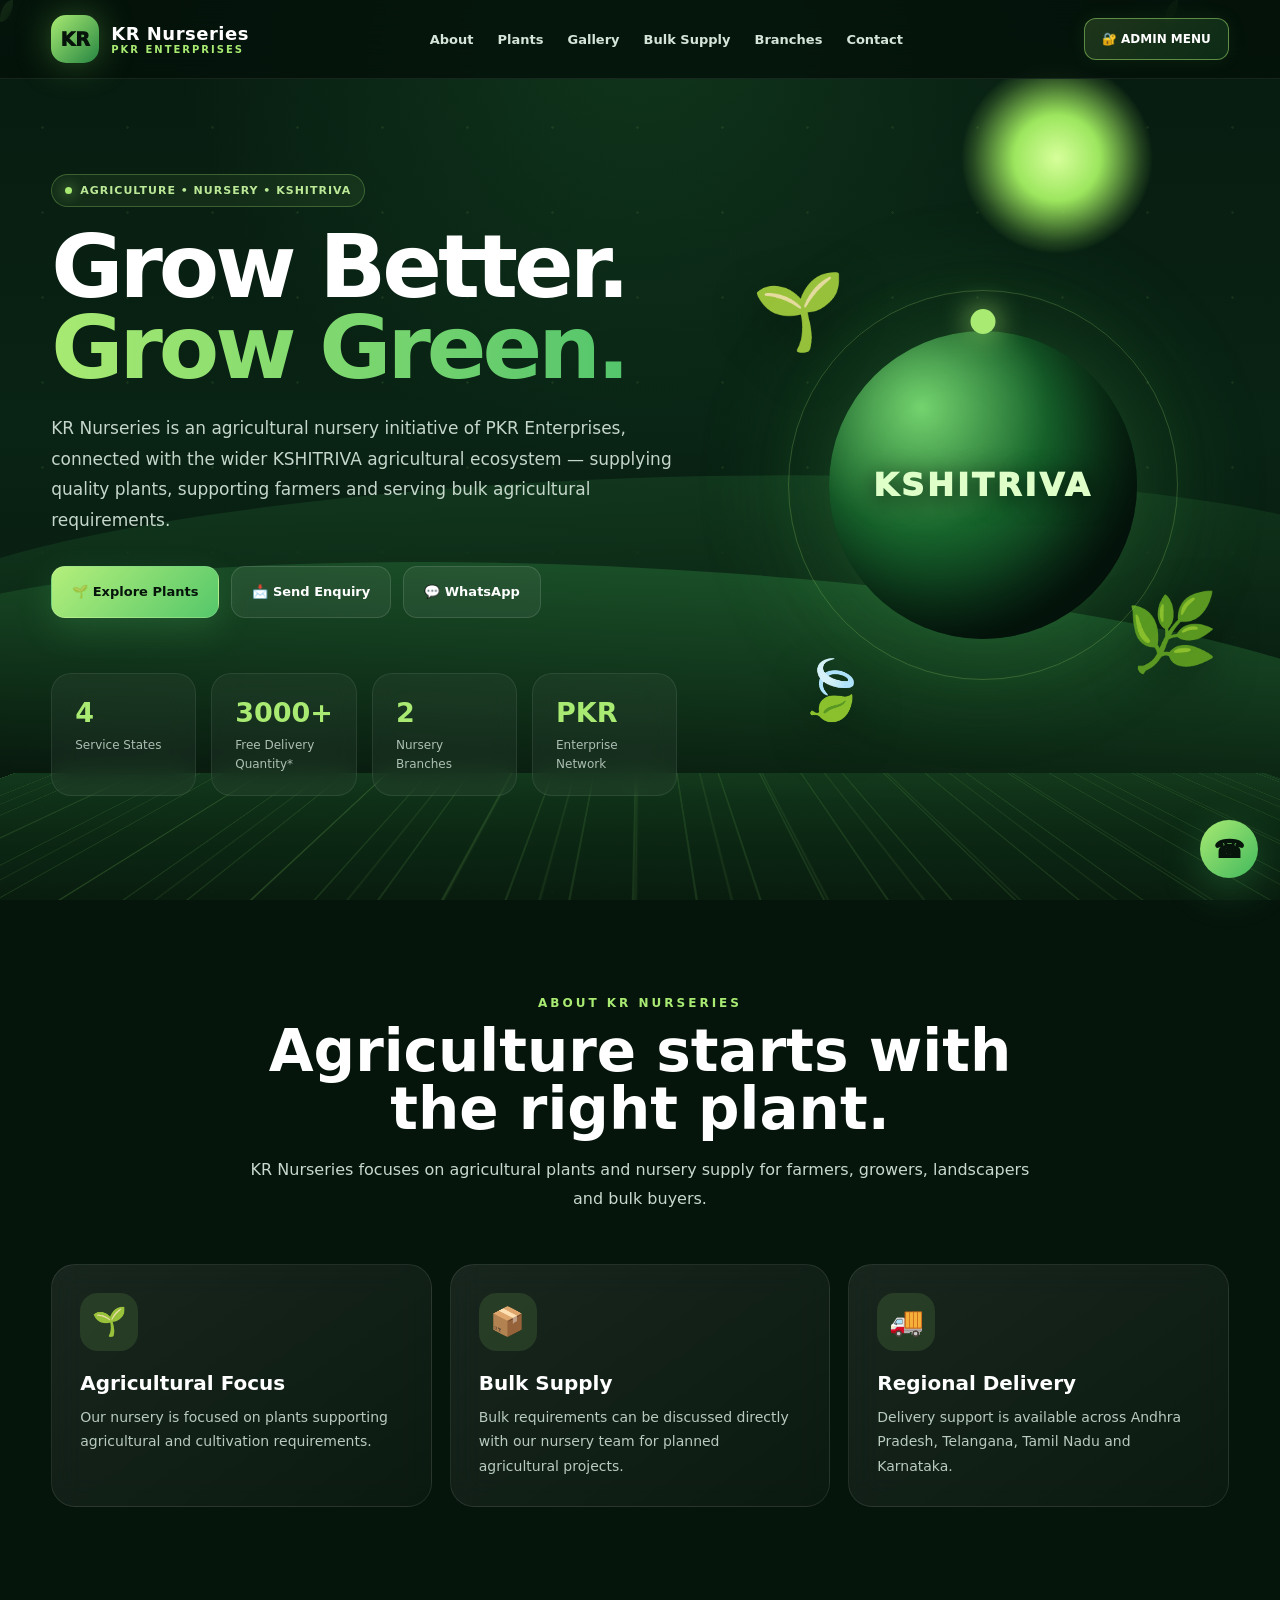
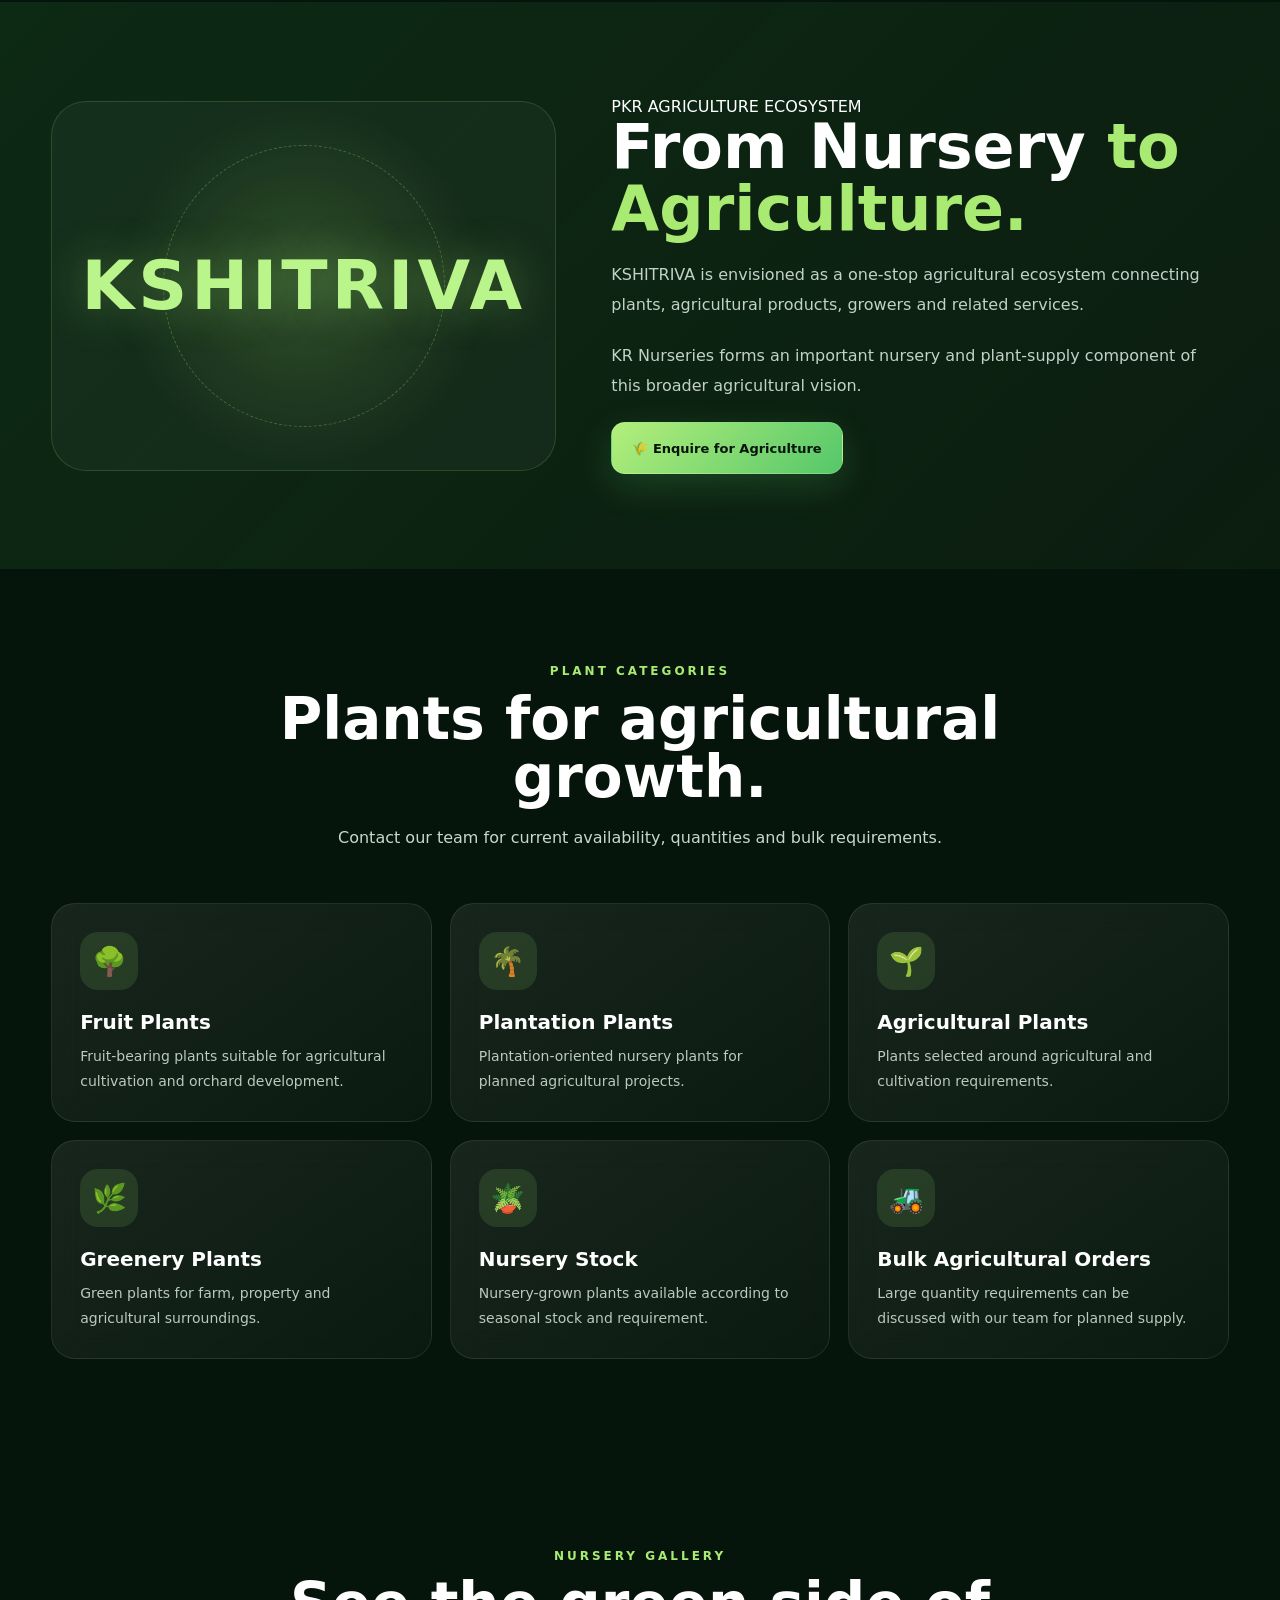
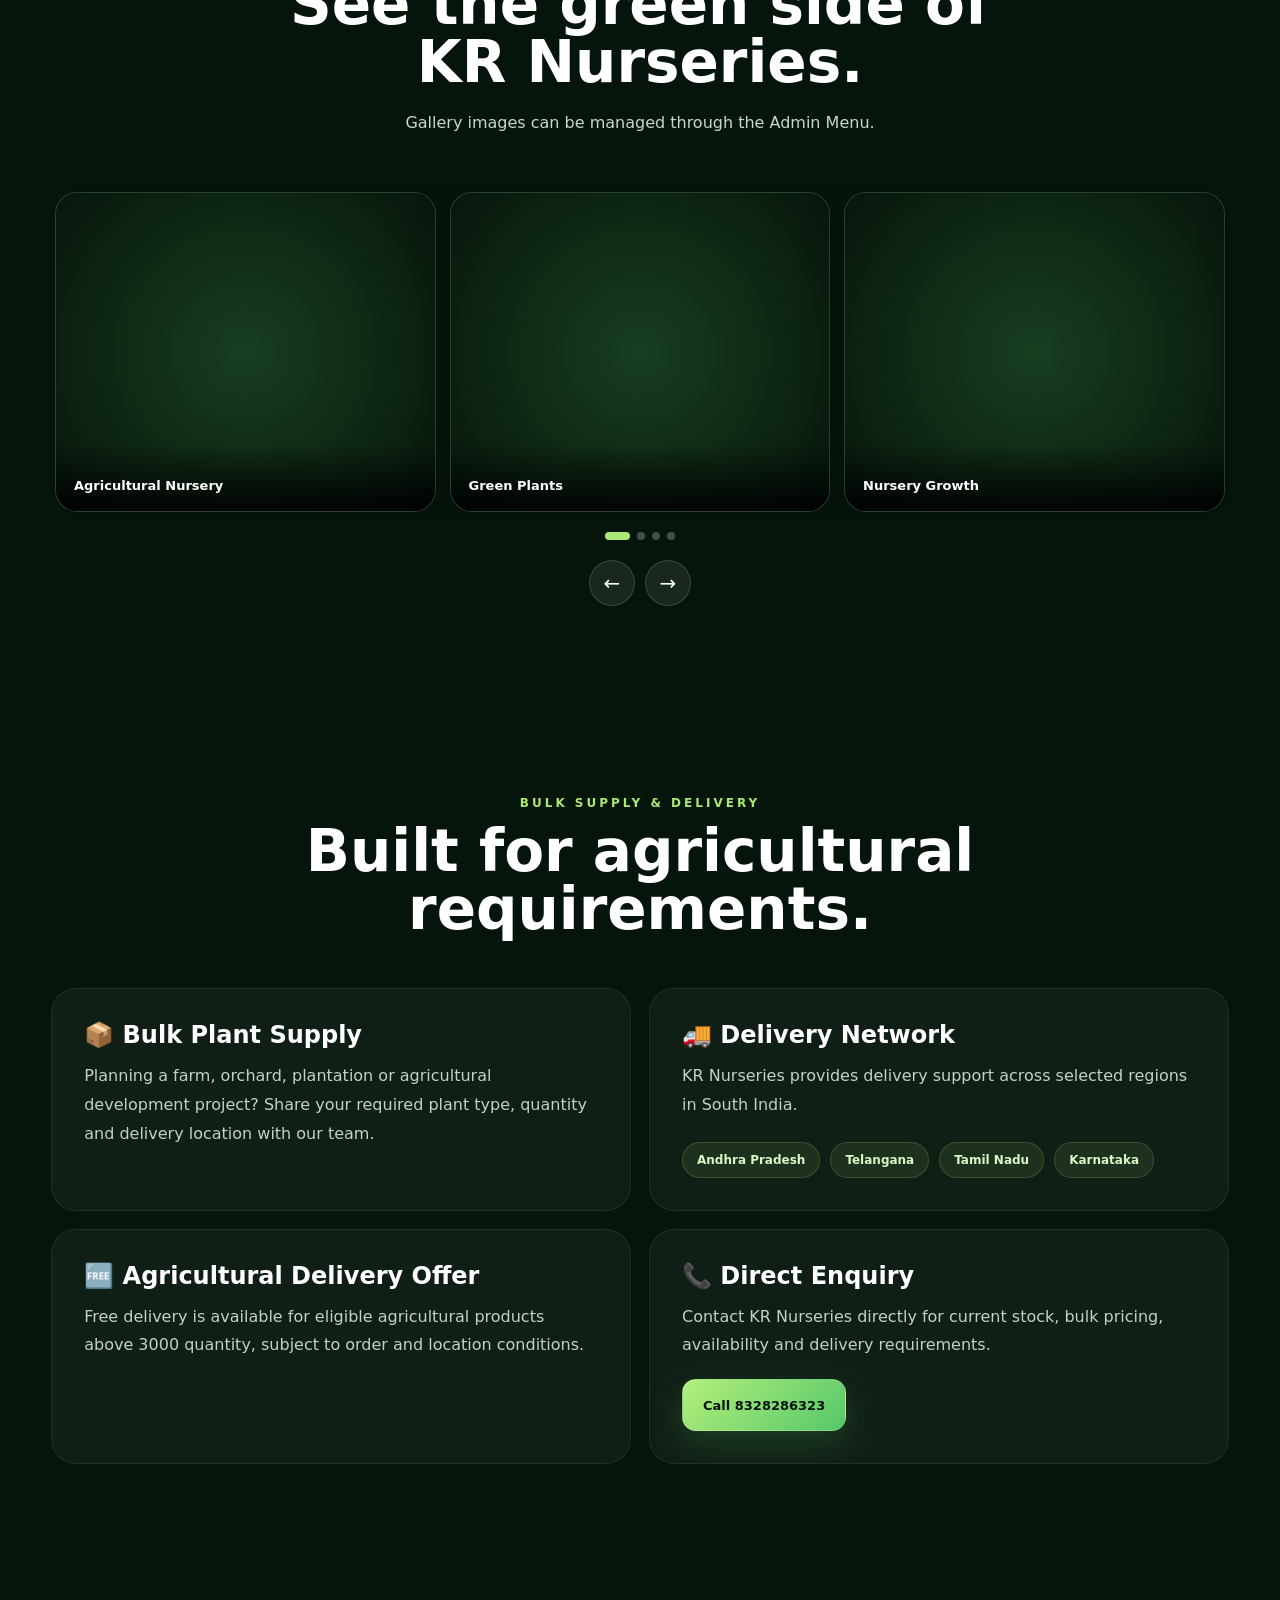
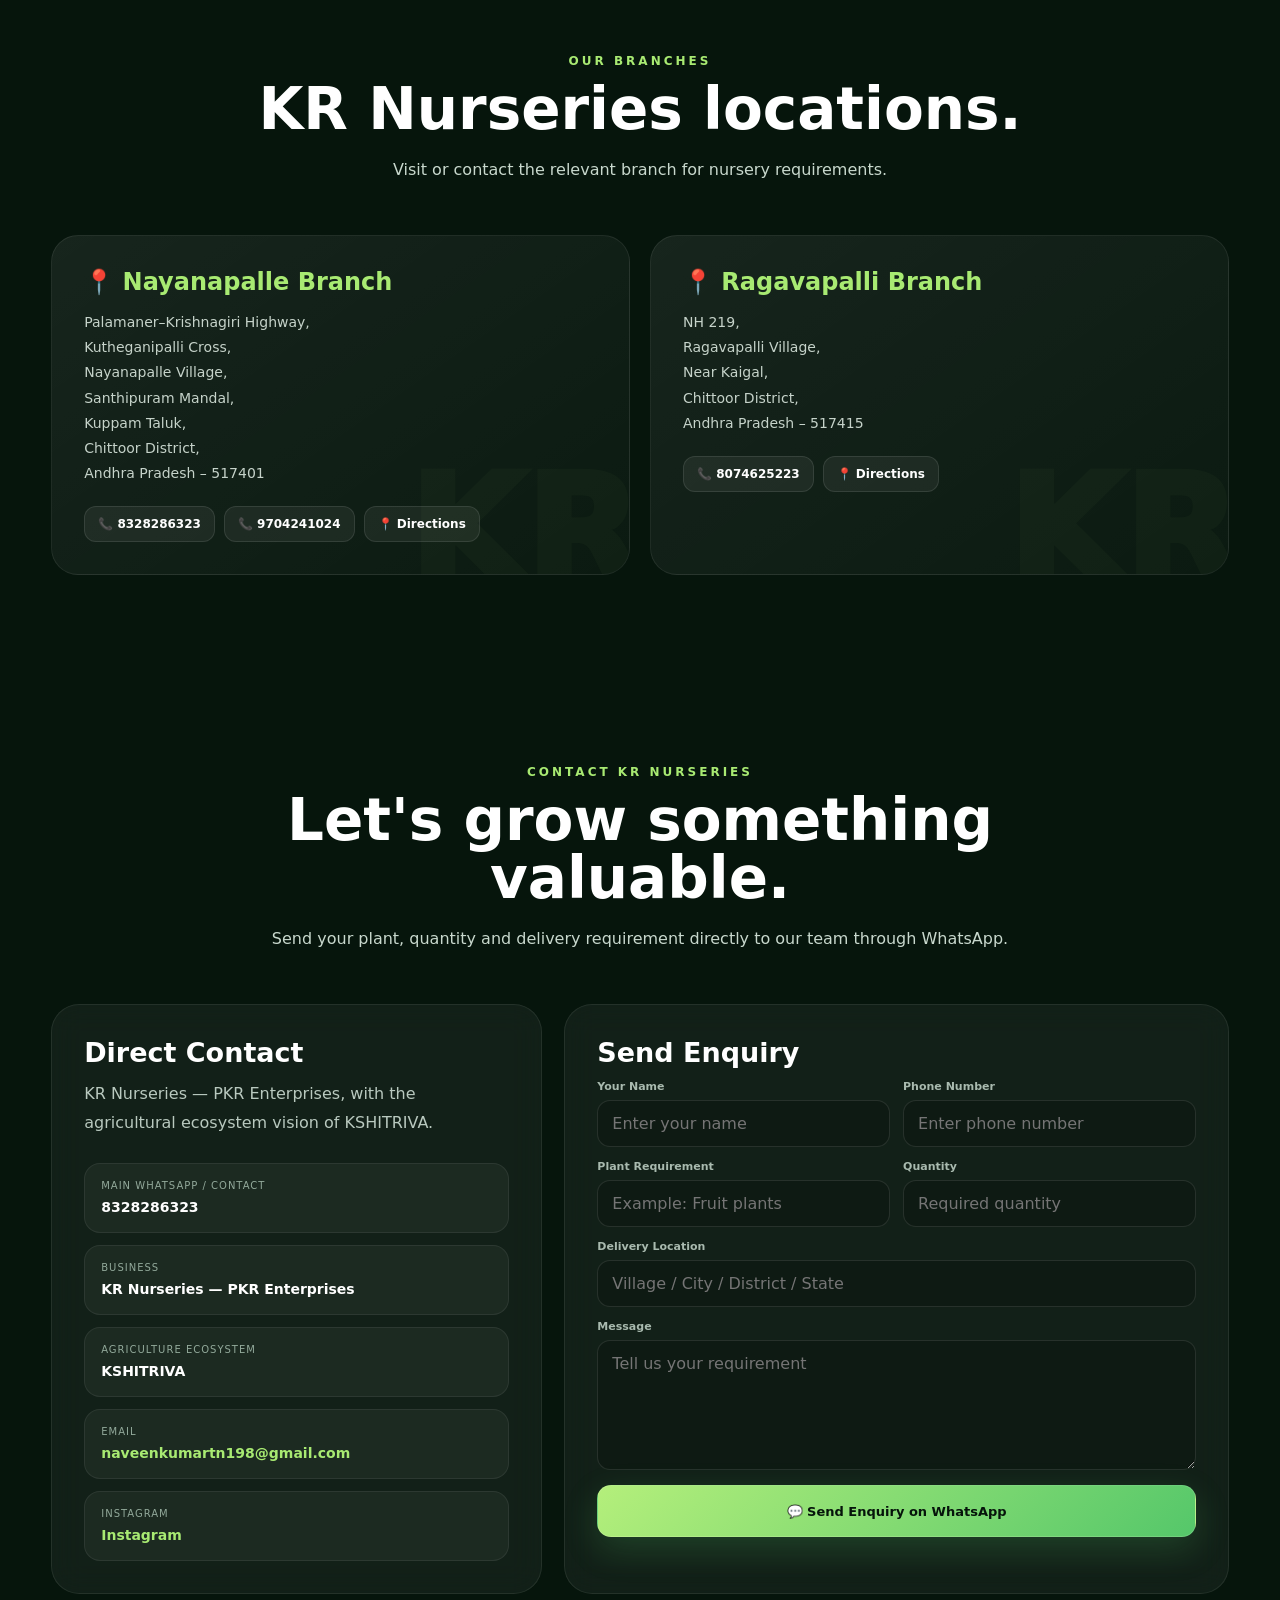
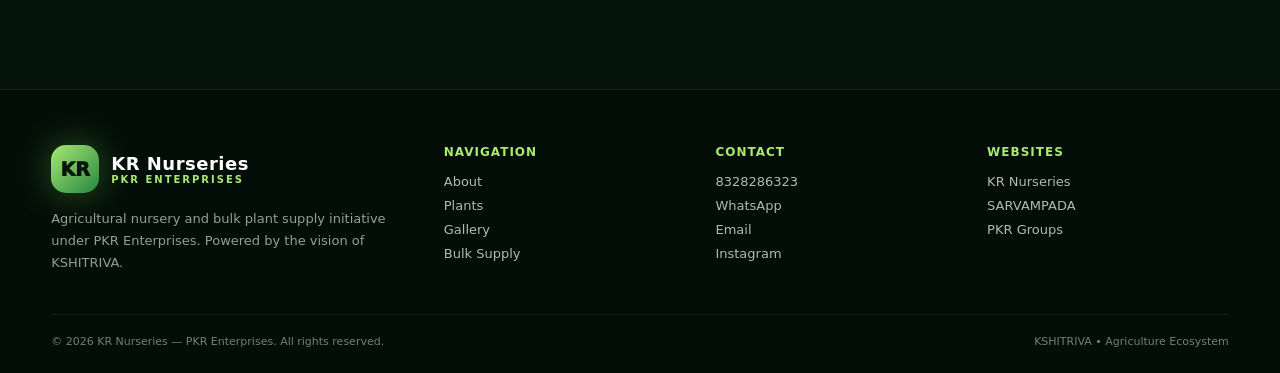
==== commit bffa5b52: "Update Instagram link in index.html" ====
--- a/public/index.html
+++ b/public/index.html
@@ -3414,7 +3414,7 @@
                         <strong>
 
                             <a
-                                href="https://www.instagram.com/"
+                                href="https://www.instagram.com/naveenkumartn198gmail.com8/"
                                 target="_blank"
                                 rel="noopener">
 
@@ -3663,7 +3663,9 @@
                     </a>
 
                     <a
-                        href="https://www.instagram.com/"
+                        href="https://www.instagram.com/naveenkumartn198gmail.com8/
+                          
+                          "
                         target="_blank"
                         rel="noopener">
 
